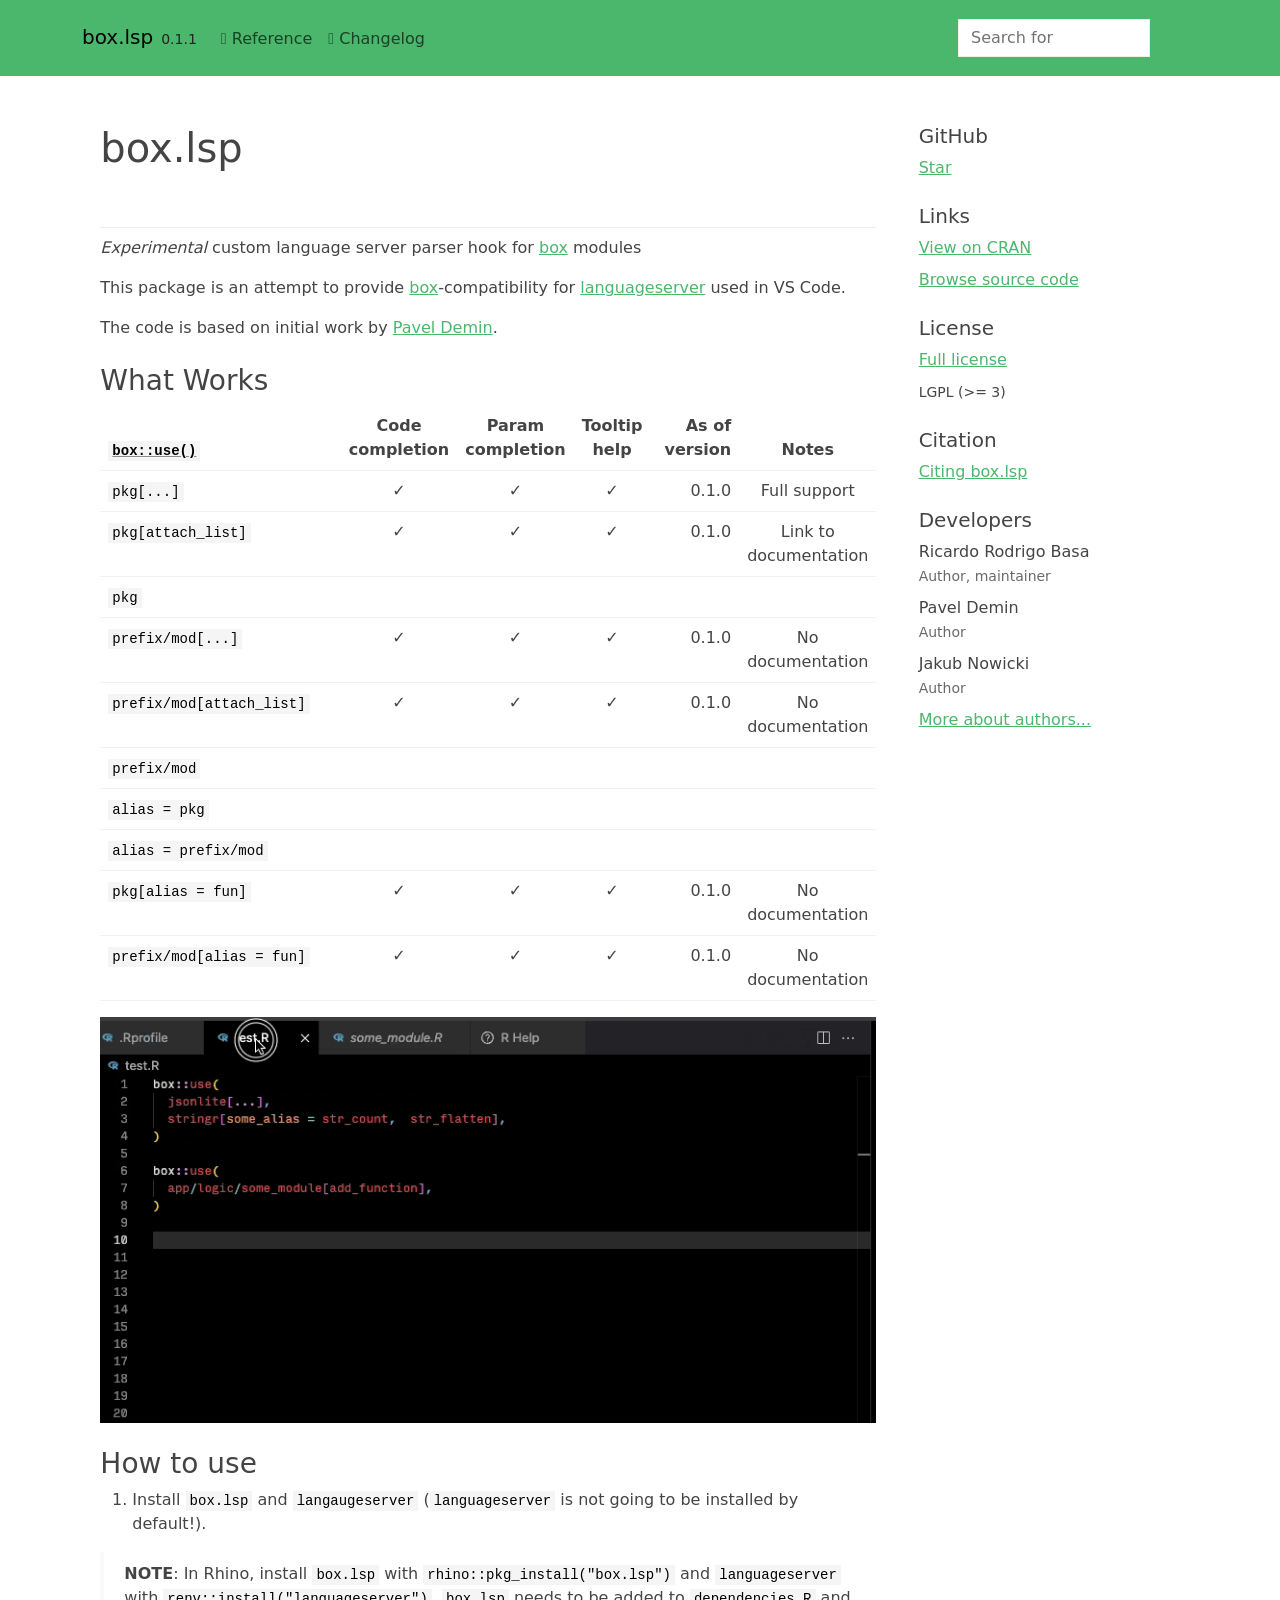
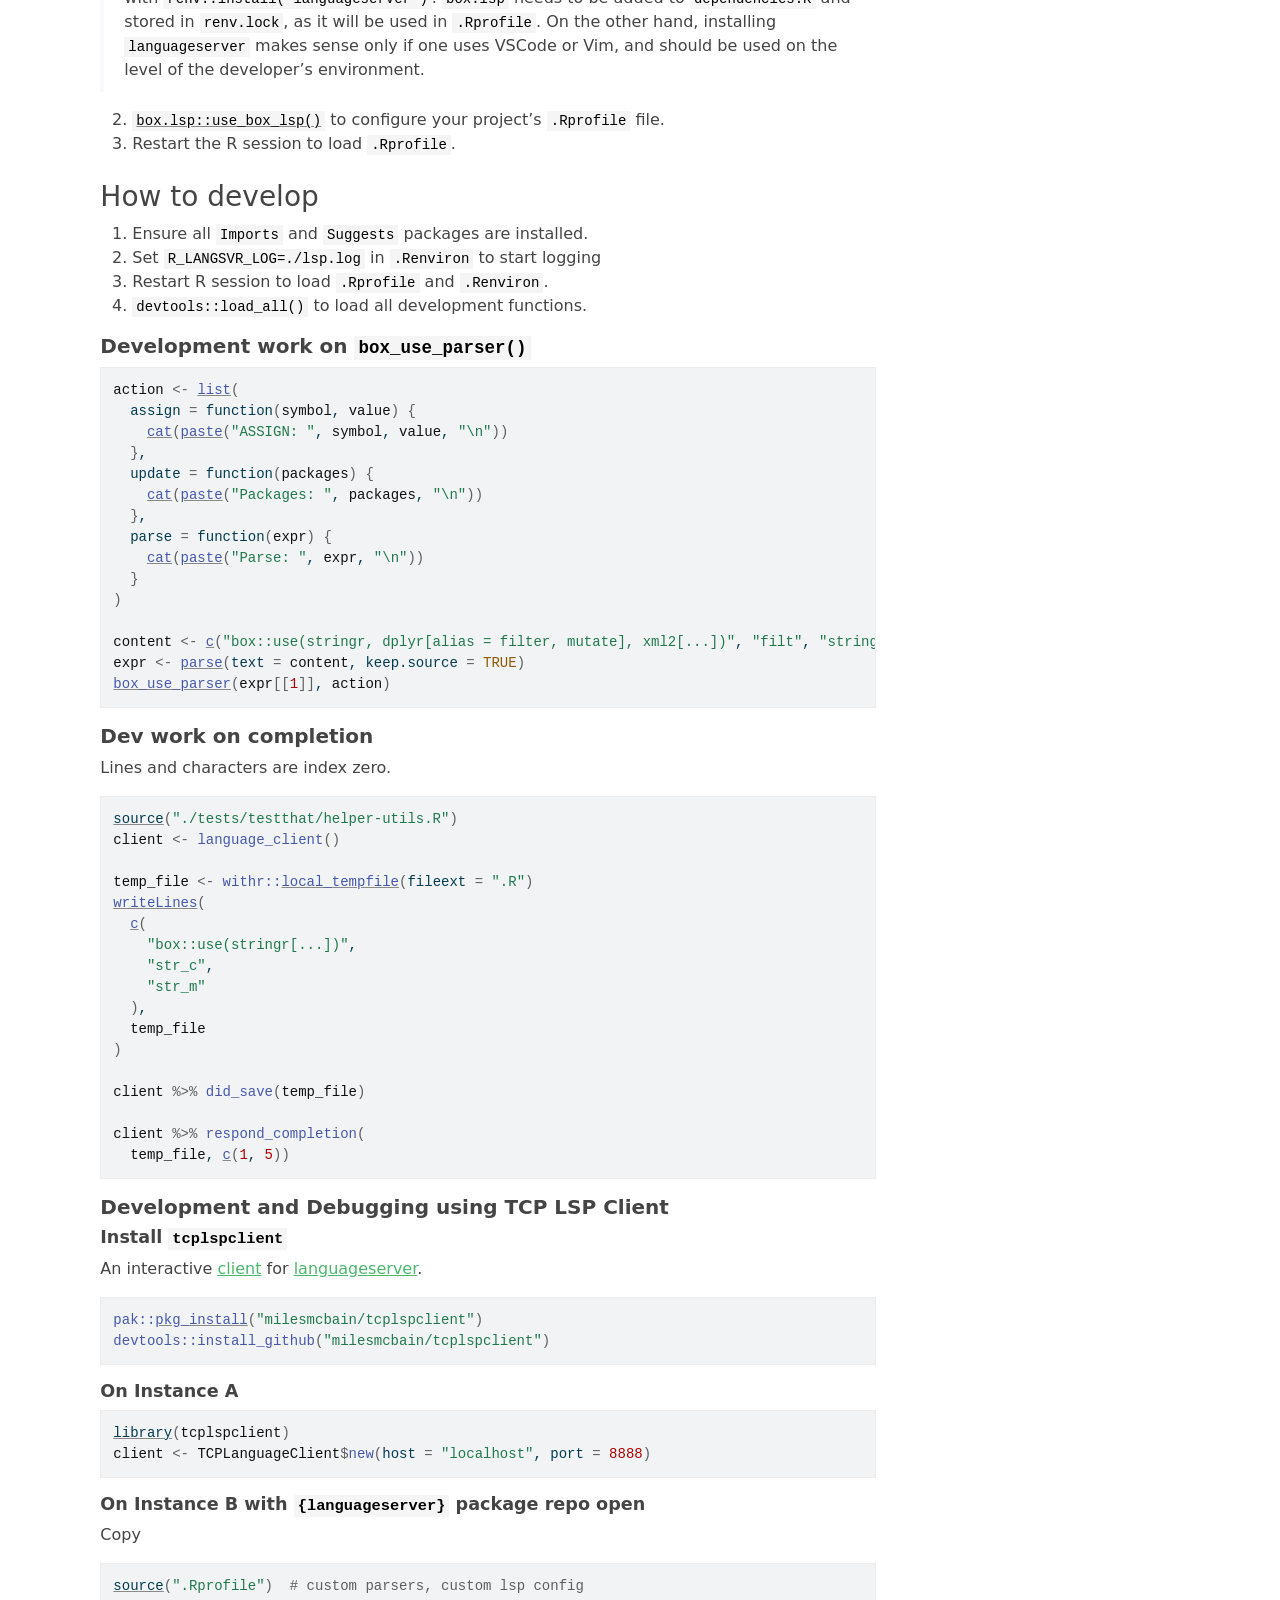
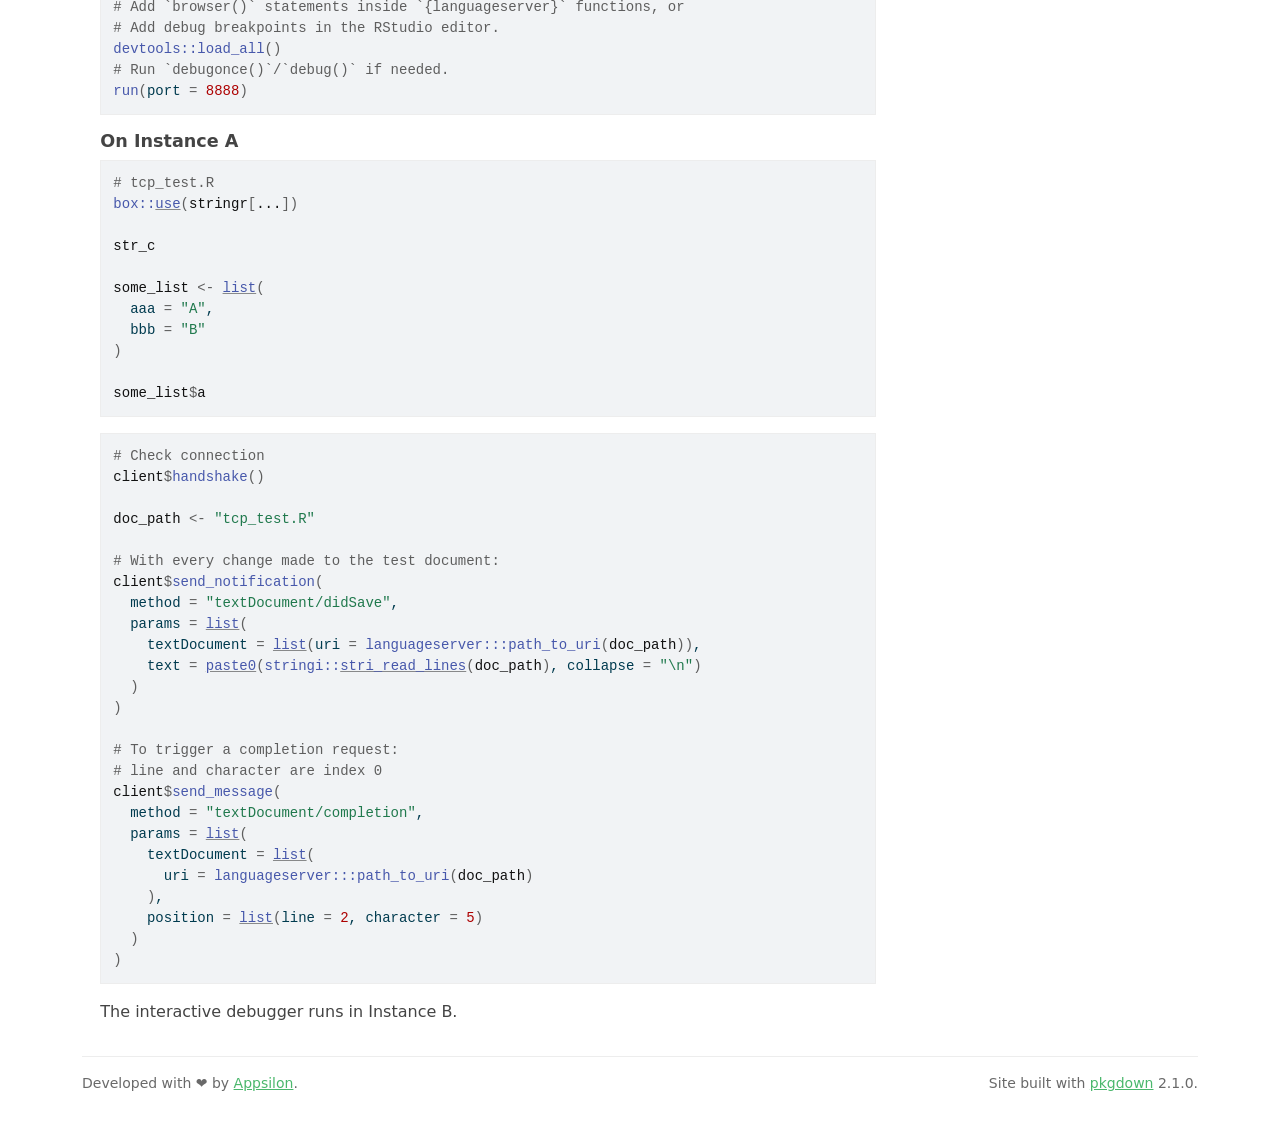
==== index.html @ 1856821f "Built site for box.lsp@0.1.1: b8dcbb8" ====
<!DOCTYPE html>
<!-- Generated by pkgdown: do not edit by hand --><html lang="en">
<head>
<meta http-equiv="Content-Type" content="text/html; charset=UTF-8">
<meta charset="utf-8">
<meta http-equiv="X-UA-Compatible" content="IE=edge">
<meta name="viewport" content="width=device-width, initial-scale=1, shrink-to-fit=no">
<title>Provides box Compatibility for languageserver • box.lsp</title>
<script src="deps/jquery-3.6.0/jquery-3.6.0.min.js"></script><meta name="viewport" content="width=device-width, initial-scale=1, shrink-to-fit=no">
<link href="deps/bootstrap-5.3.1/bootstrap.min.css" rel="stylesheet">
<script src="deps/bootstrap-5.3.1/bootstrap.bundle.min.js"></script><link href="deps/font-awesome-6.4.2/css/all.min.css" rel="stylesheet">
<link href="deps/font-awesome-6.4.2/css/v4-shims.min.css" rel="stylesheet">
<script src="deps/headroom-0.11.0/headroom.min.js"></script><script src="deps/headroom-0.11.0/jQuery.headroom.min.js"></script><script src="deps/bootstrap-toc-1.0.1/bootstrap-toc.min.js"></script><script src="deps/clipboard.js-2.0.11/clipboard.min.js"></script><script src="deps/search-1.0.0/autocomplete.jquery.min.js"></script><script src="deps/search-1.0.0/fuse.min.js"></script><script src="deps/search-1.0.0/mark.min.js"></script><!-- pkgdown --><script src="pkgdown.js"></script><link href="extra.css" rel="stylesheet">
<meta property="og:title" content="Provides box Compatibility for languageserver">
<meta name="description" content="A box compatible custom language parser for the languageserver package to provide completion and signature hints in code editors.">
<meta property="og:description" content="A box compatible custom language parser for the languageserver package to provide completion and signature hints in code editors.">
<!-- Google tag (gtag.js) --><script async src="https://www.googletagmanager.com/gtag/js?id=G-5NSVSJKPW2"></script><script>
  window.dataLayer = window.dataLayer || [];
  function gtag(){dataLayer.push(arguments);}
  gtag('js', new Date());
  gtag('config', 'G-5NSVSJKPW2');
</script><!-- Google tag (gtag.js) --><script async src="https://www.googletagmanager.com/gtag/js?id=G-FQQZL5V93G"></script><script>
  window.dataLayer = window.dataLayer || [];
  function gtag(){dataLayer.push(arguments);}
  gtag('js', new Date());
  gtag('config', 'G-FQQZL5V93G');
</script><script async defer src="https://buttons.github.io/buttons.js"></script>
</head>
<body>
    <a href="#main" class="visually-hidden-focusable">Skip to contents</a>


    <nav class="navbar navbar-expand-lg fixed-top bg-primary" data-bs-theme="light" aria-label="Site navigation"><div class="container">

    <a class="navbar-brand me-2" href="index.html">box.lsp</a>

    <small class="nav-text text-muted me-auto" data-bs-toggle="tooltip" data-bs-placement="bottom" title="">0.1.1</small>

    <a href="https://rhinoverse.dev" class="external-link home"><i class="fa fa-lg fa-chevron-left"></i></a>

    <button class="navbar-toggler" type="button" data-bs-toggle="collapse" data-bs-target="#navbar" aria-controls="navbar" aria-expanded="false" aria-label="Toggle navigation">
      <span class="navbar-toggler-icon"></span>
    </button>

    <div id="navbar" class="collapse navbar-collapse ms-3">
      <ul class="navbar-nav me-auto">
<li class="nav-item"><a class="nav-link" href="reference/index.html"><span class="fa fa-file-code-o"></span> Reference</a></li>
<li class="nav-item"><a class="nav-link" href="news/index.html"><span class="fa fa-newspaper-o"></span> Changelog</a></li>
      </ul>
<ul class="navbar-nav">
<li class="nav-item"><form class="form-inline" role="search">
 <input class="form-control" type="search" name="search-input" id="search-input" autocomplete="off" aria-label="Search site" placeholder="Search for" data-search-index="search.json">
</form></li>
<li class="nav-item"><a class="external-link nav-link" href="https://github.com/Appsilon/box.lsp"><span class="fa fa-github fa-lg"></span></a></li>
<li class="nav-item"><a class="external-link nav-link" href="https://twitter.com/Appsilon"><span class="fa fa-twitter fa-lg"></span></a></li>
<li class="nav-item"><a class="external-link nav-link" href="https://fosstodon.org/@appsilon"><span class="fa fab fa-mastodon fa-lg"></span></a></li>
      </ul>
</div>


  </div>
</nav><div class="container template-home">
<div class="row">
  <main id="main" class="col-md-9"><div class="section level1">
<div class="page-header"><h1 id="boxlsp">box.lsp<a class="anchor" aria-label="anchor" href="#boxlsp"></a>
</h1></div>
<p><em>Experimental</em> custom language server parser hook for <a href="https://klmr.me/box/" class="external-link">box</a> modules</p>
<p>This package is an attempt to provide <a href="https://klmr.me/box/" class="external-link">box</a>-compatibility for <a href="https://github.com/REditorSupport/languageserver/" class="external-link">languageserver</a> used in VS Code.</p>
<p>The code is based on initial work by <a href="https://github.com/Gotfrid" class="external-link">Pavel Demin</a>.</p>
<div class="section level2">
<h2 id="what-works">What Works<a class="anchor" aria-label="anchor" href="#what-works"></a>
</h2>
<table class="table">
<colgroup>
<col width="56%">
<col width="6%">
<col width="6%">
<col width="6%">
<col width="18%">
<col width="6%">
</colgroup>
<thead><tr class="header">
<th><code><a href="http://klmr.me/box/reference/use.html" class="external-link">box::use()</a></code></th>
<th align="center">Code completion</th>
<th align="center">Param completion</th>
<th align="center">Tooltip help</th>
<th align="right">As of version</th>
<th align="center">Notes</th>
</tr></thead>
<tbody>
<tr class="odd">
<td><code>pkg[...]</code></td>
<td align="center">✓</td>
<td align="center">✓</td>
<td align="center">✓</td>
<td align="right">0.1.0</td>
<td align="center">Full support</td>
</tr>
<tr class="even">
<td><code>pkg[attach_list]</code></td>
<td align="center">✓</td>
<td align="center">✓</td>
<td align="center">✓</td>
<td align="right">0.1.0</td>
<td align="center">Link to documentation</td>
</tr>
<tr class="odd">
<td><code>pkg</code></td>
<td align="center"></td>
<td align="center"></td>
<td align="center"></td>
<td align="right"></td>
<td align="center"></td>
</tr>
<tr class="even">
<td><code>prefix/mod[...]</code></td>
<td align="center">✓</td>
<td align="center">✓</td>
<td align="center">✓</td>
<td align="right">0.1.0</td>
<td align="center">No documentation</td>
</tr>
<tr class="odd">
<td><code>prefix/mod[attach_list]</code></td>
<td align="center">✓</td>
<td align="center">✓</td>
<td align="center">✓</td>
<td align="right">0.1.0</td>
<td align="center">No documentation</td>
</tr>
<tr class="even">
<td><code>prefix/mod</code></td>
<td align="center"></td>
<td align="center"></td>
<td align="center"></td>
<td align="right"></td>
<td align="center"></td>
</tr>
<tr class="odd">
<td><code>alias = pkg</code></td>
<td align="center"></td>
<td align="center"></td>
<td align="center"></td>
<td align="right"></td>
<td align="center"></td>
</tr>
<tr class="even">
<td><code>alias = prefix/mod</code></td>
<td align="center"></td>
<td align="center"></td>
<td align="center"></td>
<td align="right"></td>
<td align="center"></td>
</tr>
<tr class="odd">
<td><code>pkg[alias = fun]</code></td>
<td align="center">✓</td>
<td align="center">✓</td>
<td align="center">✓</td>
<td align="right">0.1.0</td>
<td align="center">No documentation</td>
</tr>
<tr class="even">
<td><code>prefix/mod[alias = fun]</code></td>
<td align="center">✓</td>
<td align="center">✓</td>
<td align="center">✓</td>
<td align="right">0.1.0</td>
<td align="center">No documentation</td>
</tr>
</tbody>
</table>
<p><img src="./reference/figures/box.lsp_in_action.gif"></p>
</div>
<div class="section level2">
<h2 id="how-to-use">How to use<a class="anchor" aria-label="anchor" href="#how-to-use"></a>
</h2>
<ol style="list-style-type: decimal">
<li>Install <code>box.lsp</code> and <code>langaugeserver</code> (<code>languageserver</code> is not going to be installed by default!).</li>
</ol>
<blockquote>
<p><strong>NOTE</strong>: In Rhino, install <code>box.lsp</code> with <code>rhino::pkg_install("box.lsp")</code> and <code>languageserver</code> with <code>renv::install("languageserver")</code>. <code>box.lsp</code> needs to be added to <code>dependencies.R</code> and stored in <code>renv.lock</code>, as it will be used in <code>.Rprofile</code>. On the other hand, installing <code>languageserver</code> makes sense only if one uses VSCode or Vim, and should be used on the level of the developer’s environment.</p>
</blockquote>
<ol start="2" style="list-style-type: decimal">
<li>
<code><a href="reference/use_box_lsp.html">box.lsp::use_box_lsp()</a></code> to configure your project’s <code>.Rprofile</code> file.</li>
<li>Restart the R session to load <code>.Rprofile</code>.</li>
</ol>
</div>
<div class="section level2">
<h2 id="how-to-develop">How to develop<a class="anchor" aria-label="anchor" href="#how-to-develop"></a>
</h2>
<ol style="list-style-type: decimal">
<li>Ensure all <code>Imports</code> and <code>Suggests</code> packages are installed.</li>
<li>Set <code>R_LANGSVR_LOG=./lsp.log</code> in <code>.Renviron</code> to start logging</li>
<li>Restart R session to load <code>.Rprofile</code> and <code>.Renviron</code>.</li>
<li>
<code>devtools::load_all()</code> to load all development functions.</li>
</ol>
<div class="section level3">
<h3 id="development-work-on-box_use_parser">Development work on <code>box_use_parser()</code>
<a class="anchor" aria-label="anchor" href="#development-work-on-box_use_parser"></a>
</h3>
<div class="sourceCode" id="cb1"><pre class="downlit sourceCode r">
<code class="sourceCode R"><span><span class="va">action</span> <span class="op">&lt;-</span> <span class="fu"><a href="https://rdrr.io/r/base/list.html" class="external-link">list</a></span><span class="op">(</span></span>
<span>  assign <span class="op">=</span> <span class="kw">function</span><span class="op">(</span><span class="va">symbol</span>, <span class="va">value</span><span class="op">)</span> <span class="op">{</span></span>
<span>    <span class="fu"><a href="https://rdrr.io/r/base/cat.html" class="external-link">cat</a></span><span class="op">(</span><span class="fu"><a href="https://rdrr.io/r/base/paste.html" class="external-link">paste</a></span><span class="op">(</span><span class="st">"ASSIGN: "</span>, <span class="va">symbol</span>, <span class="va">value</span>, <span class="st">"\n"</span><span class="op">)</span><span class="op">)</span></span>
<span>  <span class="op">}</span>,</span>
<span>  update <span class="op">=</span> <span class="kw">function</span><span class="op">(</span><span class="va">packages</span><span class="op">)</span> <span class="op">{</span></span>
<span>    <span class="fu"><a href="https://rdrr.io/r/base/cat.html" class="external-link">cat</a></span><span class="op">(</span><span class="fu"><a href="https://rdrr.io/r/base/paste.html" class="external-link">paste</a></span><span class="op">(</span><span class="st">"Packages: "</span>, <span class="va">packages</span>, <span class="st">"\n"</span><span class="op">)</span><span class="op">)</span></span>
<span>  <span class="op">}</span>,</span>
<span>  parse <span class="op">=</span> <span class="kw">function</span><span class="op">(</span><span class="va">expr</span><span class="op">)</span> <span class="op">{</span></span>
<span>    <span class="fu"><a href="https://rdrr.io/r/base/cat.html" class="external-link">cat</a></span><span class="op">(</span><span class="fu"><a href="https://rdrr.io/r/base/paste.html" class="external-link">paste</a></span><span class="op">(</span><span class="st">"Parse: "</span>, <span class="va">expr</span>, <span class="st">"\n"</span><span class="op">)</span><span class="op">)</span></span>
<span>  <span class="op">}</span></span>
<span><span class="op">)</span></span>
<span></span>
<span><span class="va">content</span> <span class="op">&lt;-</span> <span class="fu"><a href="https://rdrr.io/r/base/c.html" class="external-link">c</a></span><span class="op">(</span><span class="st">"box::use(stringr, dplyr[alias = filter, mutate], xml2[...])"</span>, <span class="st">"filt"</span>, <span class="st">"stringr$str_c"</span><span class="op">)</span></span>
<span><span class="va">expr</span> <span class="op">&lt;-</span> <span class="fu"><a href="https://rdrr.io/r/base/parse.html" class="external-link">parse</a></span><span class="op">(</span>text <span class="op">=</span> <span class="va">content</span>, keep.source <span class="op">=</span> <span class="cn">TRUE</span><span class="op">)</span></span>
<span><span class="fu"><a href="reference/box_use_parser.html">box_use_parser</a></span><span class="op">(</span><span class="va">expr</span><span class="op">[[</span><span class="fl">1</span><span class="op">]</span><span class="op">]</span>, <span class="va">action</span><span class="op">)</span></span></code></pre></div>
</div>
<div class="section level3">
<h3 id="dev-work-on-completion">Dev work on completion<a class="anchor" aria-label="anchor" href="#dev-work-on-completion"></a>
</h3>
<p>Lines and characters are index zero.</p>
<div class="sourceCode" id="cb2"><pre class="downlit sourceCode r">
<code class="sourceCode R"><span><span class="kw"><a href="https://rdrr.io/r/base/source.html" class="external-link">source</a></span><span class="op">(</span><span class="st">"./tests/testthat/helper-utils.R"</span><span class="op">)</span></span>
<span><span class="va">client</span> <span class="op">&lt;-</span> <span class="fu">language_client</span><span class="op">(</span><span class="op">)</span></span>
<span></span>
<span><span class="va">temp_file</span> <span class="op">&lt;-</span> <span class="fu">withr</span><span class="fu">::</span><span class="fu"><a href="https://withr.r-lib.org/reference/with_tempfile.html" class="external-link">local_tempfile</a></span><span class="op">(</span>fileext <span class="op">=</span> <span class="st">".R"</span><span class="op">)</span></span>
<span><span class="fu"><a href="https://rdrr.io/r/base/writeLines.html" class="external-link">writeLines</a></span><span class="op">(</span></span>
<span>  <span class="fu"><a href="https://rdrr.io/r/base/c.html" class="external-link">c</a></span><span class="op">(</span></span>
<span>    <span class="st">"box::use(stringr[...])"</span>,</span>
<span>    <span class="st">"str_c"</span>,</span>
<span>    <span class="st">"str_m"</span></span>
<span>  <span class="op">)</span>,</span>
<span>  <span class="va">temp_file</span></span>
<span><span class="op">)</span></span>
<span></span>
<span><span class="va">client</span> <span class="op">%&gt;%</span> <span class="fu">did_save</span><span class="op">(</span><span class="va">temp_file</span><span class="op">)</span></span>
<span></span>
<span><span class="va">client</span> <span class="op">%&gt;%</span> <span class="fu">respond_completion</span><span class="op">(</span></span>
<span>  <span class="va">temp_file</span>, <span class="fu"><a href="https://rdrr.io/r/base/c.html" class="external-link">c</a></span><span class="op">(</span><span class="fl">1</span>, <span class="fl">5</span><span class="op">)</span><span class="op">)</span></span></code></pre></div>
</div>
<div class="section level3">
<h3 id="development-and-debugging-using-tcp-lsp-client">Development and Debugging using TCP LSP Client<a class="anchor" aria-label="anchor" href="#development-and-debugging-using-tcp-lsp-client"></a>
</h3>
<div class="section level4">
<h4 id="install-tcplspclient">Install <code>tcplspclient</code>
<a class="anchor" aria-label="anchor" href="#install-tcplspclient"></a>
</h4>
<p>An interactive <a href="https://github.com/MilesMcBain/tcplspclient" class="external-link">client</a> for <a href="https://github.com/REditorSupport/languageserver/" class="external-link">languageserver</a>.</p>
<div class="sourceCode" id="cb3"><pre class="downlit sourceCode r">
<code class="sourceCode R"><span><span class="fu">pak</span><span class="fu">::</span><span class="fu"><a href="https://pak.r-lib.org/reference/pkg_install.html" class="external-link">pkg_install</a></span><span class="op">(</span><span class="st">"milesmcbain/tcplspclient"</span><span class="op">)</span></span>
<span><span class="fu">devtools</span><span class="fu">::</span><span class="fu">install_github</span><span class="op">(</span><span class="st">"milesmcbain/tcplspclient"</span><span class="op">)</span></span></code></pre></div>
</div>
<div class="section level4">
<h4 id="on-instance-a">On Instance A<a class="anchor" aria-label="anchor" href="#on-instance-a"></a>
</h4>
<div class="sourceCode" id="cb4"><pre class="downlit sourceCode r">
<code class="sourceCode R"><span><span class="kw"><a href="https://rdrr.io/r/base/library.html" class="external-link">library</a></span><span class="op">(</span><span class="va">tcplspclient</span><span class="op">)</span></span>
<span><span class="va">client</span> <span class="op">&lt;-</span> <span class="va">TCPLanguageClient</span><span class="op">$</span><span class="fu">new</span><span class="op">(</span>host <span class="op">=</span> <span class="st">"localhost"</span>, port <span class="op">=</span> <span class="fl">8888</span><span class="op">)</span></span></code></pre></div>
</div>
<div class="section level4">
<h4 id="on-instance-b-with-languageserver-package-repo-open">On Instance B with <code>{languageserver}</code> package repo open<a class="anchor" aria-label="anchor" href="#on-instance-b-with-languageserver-package-repo-open"></a>
</h4>
<p>Copy</p>
<div class="sourceCode" id="cb5"><pre class="downlit sourceCode r">
<code class="sourceCode R"><span><span class="kw"><a href="https://rdrr.io/r/base/source.html" class="external-link">source</a></span><span class="op">(</span><span class="st">".Rprofile"</span><span class="op">)</span>  <span class="co"># custom parsers, custom lsp config</span></span>
<span><span class="co"># Add `browser()` statements inside `{languageserver}` functions, or</span></span>
<span><span class="co"># Add debug breakpoints in the RStudio editor.</span></span>
<span><span class="fu">devtools</span><span class="fu">::</span><span class="fu">load_all</span><span class="op">(</span><span class="op">)</span></span>
<span><span class="co"># Run `debugonce()`/`debug()` if needed.</span></span>
<span><span class="fu">run</span><span class="op">(</span>port <span class="op">=</span> <span class="fl">8888</span><span class="op">)</span></span></code></pre></div>
</div>
<div class="section level4">
<h4 id="on-instance-a-1">On Instance A<a class="anchor" aria-label="anchor" href="#on-instance-a-1"></a>
</h4>
<div class="sourceCode" id="cb6"><pre class="downlit sourceCode r">
<code class="sourceCode R"><span><span class="co"># tcp_test.R</span></span>
<span><span class="fu">box</span><span class="fu">::</span><span class="fu"><a href="http://klmr.me/box/reference/use.html" class="external-link">use</a></span><span class="op">(</span><span class="va">stringr</span><span class="op">[</span><span class="va">...</span><span class="op">]</span><span class="op">)</span></span>
<span></span>
<span><span class="va">str_c</span></span>
<span></span>
<span><span class="va">some_list</span> <span class="op">&lt;-</span> <span class="fu"><a href="https://rdrr.io/r/base/list.html" class="external-link">list</a></span><span class="op">(</span></span>
<span>  aaa <span class="op">=</span> <span class="st">"A"</span>,</span>
<span>  bbb <span class="op">=</span> <span class="st">"B"</span></span>
<span><span class="op">)</span></span>
<span></span>
<span><span class="va">some_list</span><span class="op">$</span><span class="va">a</span></span></code></pre></div>
<div class="sourceCode" id="cb7"><pre class="downlit sourceCode r">
<code class="sourceCode R"><span><span class="co"># Check connection</span></span>
<span><span class="va">client</span><span class="op">$</span><span class="fu">handshake</span><span class="op">(</span><span class="op">)</span></span>
<span></span>
<span><span class="va">doc_path</span> <span class="op">&lt;-</span> <span class="st">"tcp_test.R"</span></span>
<span></span>
<span><span class="co"># With every change made to the test document:</span></span>
<span><span class="va">client</span><span class="op">$</span><span class="fu">send_notification</span><span class="op">(</span></span>
<span>  method <span class="op">=</span> <span class="st">"textDocument/didSave"</span>,</span>
<span>  params <span class="op">=</span> <span class="fu"><a href="https://rdrr.io/r/base/list.html" class="external-link">list</a></span><span class="op">(</span></span>
<span>    textDocument <span class="op">=</span> <span class="fu"><a href="https://rdrr.io/r/base/list.html" class="external-link">list</a></span><span class="op">(</span>uri <span class="op">=</span> <span class="fu">languageserver</span><span class="fu">:::</span><span class="fu">path_to_uri</span><span class="op">(</span><span class="va">doc_path</span><span class="op">)</span><span class="op">)</span>,</span>
<span>    text <span class="op">=</span> <span class="fu"><a href="https://rdrr.io/r/base/paste.html" class="external-link">paste0</a></span><span class="op">(</span><span class="fu">stringi</span><span class="fu">::</span><span class="fu"><a href="https://rdrr.io/pkg/stringi/man/stri_read_lines.html" class="external-link">stri_read_lines</a></span><span class="op">(</span><span class="va">doc_path</span><span class="op">)</span>, collapse <span class="op">=</span> <span class="st">"\n"</span><span class="op">)</span></span>
<span>  <span class="op">)</span></span>
<span><span class="op">)</span></span>
<span></span>
<span><span class="co"># To trigger a completion request:</span></span>
<span><span class="co"># line and character are index 0</span></span>
<span><span class="va">client</span><span class="op">$</span><span class="fu">send_message</span><span class="op">(</span></span>
<span>  method <span class="op">=</span> <span class="st">"textDocument/completion"</span>,</span>
<span>  params <span class="op">=</span> <span class="fu"><a href="https://rdrr.io/r/base/list.html" class="external-link">list</a></span><span class="op">(</span></span>
<span>    textDocument <span class="op">=</span> <span class="fu"><a href="https://rdrr.io/r/base/list.html" class="external-link">list</a></span><span class="op">(</span></span>
<span>      uri <span class="op">=</span> <span class="fu">languageserver</span><span class="fu">:::</span><span class="fu">path_to_uri</span><span class="op">(</span><span class="va">doc_path</span><span class="op">)</span></span>
<span>    <span class="op">)</span>,</span>
<span>    position <span class="op">=</span> <span class="fu"><a href="https://rdrr.io/r/base/list.html" class="external-link">list</a></span><span class="op">(</span>line <span class="op">=</span> <span class="fl">2</span>, character <span class="op">=</span> <span class="fl">5</span><span class="op">)</span></span>
<span>  <span class="op">)</span></span>
<span><span class="op">)</span></span></code></pre></div>
<p>The interactive debugger runs in Instance B.</p>
</div>
</div>
</div>
</div>
  </main><aside class="col-md-3"><div class="github">
<h2 data-toc-skip>GitHub</h2>
<ul class="list-unstyled">
<li><p><a class="external-link github-button" href="https://github.com/appsilon/box.lsp" data-size="large" data-show-count="true" aria-label="Star appsilon/box.lsp on GitHub">Star</a></p></li>
</ul>
</div>

<div class="links">
<h2 data-toc-skip>Links</h2>
<ul class="list-unstyled">
<li><a href="https://cloud.r-project.org/package=box.lsp" class="external-link">View on CRAN</a></li>
<li><a href="https://github.com/Appsilon/box.lsp/" class="external-link">Browse source code</a></li>
</ul>
</div>

<div class="license">
<h2 data-toc-skip>License</h2>
<ul class="list-unstyled">
<li><a href="LICENSE.html">Full license</a></li>
<li><small>LGPL (&gt;= 3)</small></li>
</ul>
</div>


<div class="citation">
<h2 data-toc-skip>Citation</h2>
<ul class="list-unstyled">
<li><a href="authors.html#citation">Citing box.lsp</a></li>
</ul>
</div>

<div class="developers">
<h2 data-toc-skip>Developers</h2>
<ul class="list-unstyled">
<li>Ricardo Rodrigo Basa <br><small class="roles"> Author, maintainer </small>  </li>
<li>Pavel Demin <br><small class="roles"> Author </small>  </li>
<li>Jakub Nowicki <br><small class="roles"> Author </small>  </li>
<li><a href="authors.html">More about authors...</a></li>
</ul>
</div>



  </aside>
</div>


    <footer><div class="pkgdown-footer-left">
  <p>Developed with <span class="emoji" data-emoji="heart">❤️</span> by <a href="https://www.appsilon.com" class="external-link">Appsilon</a>.</p>
</div>

<div class="pkgdown-footer-right">
  <p>Site built with <a href="https://pkgdown.r-lib.org/" class="external-link">pkgdown</a> 2.1.0.</p>
</div>

    </footer>
</div>





  </body>
</html>
---- deps/font-awesome-6.4.2/css/v4-shims.min.css ----
/*!
 * Font Awesome Free 6.4.2 by @fontawesome - https://fontawesome.com
 * License - https://fontawesome.com/license/free (Icons: CC BY 4.0, Fonts: SIL OFL 1.1, Code: MIT License)
 * Copyright 2023 Fonticons, Inc.
 */
.fa.fa-glass:before{content:"\f000"}.fa.fa-envelope-o{font-family:"Font Awesome 6 Free";font-weight:400}.fa.fa-envelope-o:before{content:"\f0e0"}.fa.fa-star-o{font-family:"Font Awesome 6 Free";font-weight:400}.fa.fa-star-o:before{content:"\f005"}.fa.fa-close:before,.fa.fa-remove:before{content:"\f00d"}.fa.fa-gear:before{content:"\f013"}.fa.fa-trash-o{font-family:"Font Awesome 6 Free";font-weight:400}.fa.fa-trash-o:before{content:"\f2ed"}.fa.fa-home:before{content:"\f015"}.fa.fa-file-o{font-family:"Font Awesome 6 Free";font-weight:400}.fa.fa-file-o:before{content:"\f15b"}.fa.fa-clock-o{font-family:"Font Awesome 6 Free";font-weight:400}.fa.fa-clock-o:before{content:"\f017"}.fa.fa-arrow-circle-o-down{font-family:"Font Awesome 6 Free";font-weight:400}.fa.fa-arrow-circle-o-down:before{content:"\f358"}.fa.fa-arrow-circle-o-up{font-family:"Font Awesome 6 Free";font-weight:400}.fa.fa-arrow-circle-o-up:before{content:"\f35b"}.fa.fa-play-circle-o{font-family:"Font Awesome 6 Free";font-weight:400}.fa.fa-play-circle-o:before{content:"\f144"}.fa.fa-repeat:before,.fa.fa-rotate-right:before{content:"\f01e"}.fa.fa-refresh:before{content:"\f021"}.fa.fa-list-alt{font-family:"Font Awesome 6 Free";font-weight:400}.fa.fa-list-alt:before{content:"\f022"}.fa.fa-dedent:before{content:"\f03b"}.fa.fa-video-camera:before{content:"\f03d"}.fa.fa-picture-o{font-family:"Font Awesome 6 Free";font-weight:400}.fa.fa-picture-o:before{content:"\f03e"}.fa.fa-photo{font-family:"Font Awesome 6 Free";font-weight:400}.fa.fa-photo:before{content:"\f03e"}.fa.fa-image{font-family:"Font Awesome 6 Free";font-weight:400}.fa.fa-image:before{content:"\f03e"}.fa.fa-map-marker:before{content:"\f3c5"}.fa.fa-pencil-square-o{font-family:"Font Awesome 6 Free";font-weight:400}.fa.fa-pencil-square-o:before{content:"\f044"}.fa.fa-edit{font-family:"Font Awesome 6 Free";font-weight:400}.fa.fa-edit:before{content:"\f044"}.fa.fa-share-square-o:before{content:"\f14d"}.fa.fa-check-square-o{font-family:"Font Awesome 6 Free";font-weight:400}.fa.fa-check-square-o:before{content:"\f14a"}.fa.fa-arrows:before{content:"\f0b2"}.fa.fa-times-circle-o{font-family:"Font Awesome 6 Free";font-weight:400}.fa.fa-times-circle-o:before{content:"\f057"}.fa.fa-check-circle-o{font-family:"Font Awesome 6 Free";font-weight:400}.fa.fa-check-circle-o:before{content:"\f058"}.fa.fa-mail-forward:before{content:"\f064"}.fa.fa-expand:before{content:"\f424"}.fa.fa-compress:before{content:"\f422"}.fa.fa-eye,.fa.fa-eye-slash{font-family:"Font Awesome 6 Free";font-weight:400}.fa.fa-warning:before{content:"\f071"}.fa.fa-calendar:before{content:"\f073"}.fa.fa-arrows-v:before{content:"\f338"}.fa.fa-arrows-h:before{content:"\f337"}.fa.fa-bar-chart-o:before,.fa.fa-bar-chart:before{content:"\e0e3"}.fa.fa-twitter-square{font-family:"Font Awesome 6 Brands";font-weight:400}.fa.fa-twitter-square:before{content:"\f081"}.fa.fa-facebook-square{font-family:"Font Awesome 6 Brands";font-weight:400}.fa.fa-facebook-square:before{content:"\f082"}.fa.fa-gears:before{content:"\f085"}.fa.fa-thumbs-o-up{font-family:"Font Awesome 6 Free";font-weight:400}.fa.fa-thumbs-o-up:before{content:"\f164"}.fa.fa-thumbs-o-down{font-family:"Font Awesome 6 Free";font-weight:400}.fa.fa-thumbs-o-down:before{content:"\f165"}.fa.fa-heart-o{font-family:"Font Awesome 6 Free";font-weight:400}.fa.fa-heart-o:before{content:"\f004"}.fa.fa-sign-out:before{content:"\f2f5"}.fa.fa-linkedin-square{font-family:"Font Awesome 6 Brands";font-weight:400}.fa.fa-linkedin-square:before{content:"\f08c"}.fa.fa-thumb-tack:before{content:"\f08d"}.fa.fa-external-link:before{content:"\f35d"}.fa.fa-sign-in:before{content:"\f2f6"}.fa.fa-github-square{font-family:"Font Awesome 6 Brands";font-weight:400}.fa.fa-github-square:before{content:"\f092"}.fa.fa-lemon-o{font-family:"Font Awesome 6 Free";font-weight:400}.fa.fa-lemon-o:before{content:"\f094"}.fa.fa-square-o{font-family:"Font Awesome 6 Free";font-weight:400}.fa.fa-square-o:before{content:"\f0c8"}.fa.fa-bookmark-o{font-family:"Font Awesome 6 Free";font-weight:400}.fa.fa-bookmark-o:before{content:"\f02e"}.fa.fa-facebook,.fa.fa-twitter{font-family:"Font Awesome 6 Brands";font-weight:400}.fa.fa-facebook:before{content:"\f39e"}.fa.fa-facebook-f{font-family:"Font Awesome 6 Brands";font-weight:400}.fa.fa-facebook-f:before{content:"\f39e"}.fa.fa-github{font-family:"Font Awesome 6 Brands";font-weight:400}.fa.fa-credit-card{font-family:"Font Awesome 6 Free";font-weight:400}.fa.fa-feed:before{content:"\f09e"}.fa.fa-hdd-o{font-family:"Font Awesome 6 Free";font-weight:400}.fa.fa-hdd-o:before{content:"\f0a0"}.fa.fa-hand-o-right{font-family:"Font Awesome 6 Free";font-weight:400}.fa.fa-hand-o-right:before{content:"\f0a4"}.fa.fa-hand-o-left{font-family:"Font Awesome 6 Free";font-weight:400}.fa.fa-hand-o-left:before{content:"\f0a5"}.fa.fa-hand-o-up{font-family:"Font Awesome 6 Free";font-weight:400}.fa.fa-hand-o-up:before{content:"\f0a6"}.fa.fa-hand-o-down{font-family:"Font Awesome 6 Free";font-weight:400}.fa.fa-hand-o-down:before{content:"\f0a7"}.fa.fa-globe:before{content:"\f57d"}.fa.fa-tasks:before{content:"\f828"}.fa.fa-arrows-alt:before{content:"\f31e"}.fa.fa-group:before{content:"\f0c0"}.fa.fa-chain:before{content:"\f0c1"}.fa.fa-cut:before{content:"\f0c4"}.fa.fa-files-o{font-family:"Font Awesome 6 Free";font-weight:400}.fa.fa-files-o:before{content:"\f0c5"}.fa.fa-floppy-o{font-family:"Font Awesome 6 Free";font-weight:400}.fa.fa-floppy-o:before{content:"\f0c7"}.fa.fa-save{font-family:"Font Awesome 6 Free";font-weight:400}.fa.fa-save:before{content:"\f0c7"}.fa.fa-navicon:before,.fa.fa-reorder:before{content:"\f0c9"}.fa.fa-magic:before{content:"\e2ca"}.fa.fa-pinterest,.fa.fa-pinterest-square{font-family:"Font Awesome 6 Brands";font-weight:400}.fa.fa-pinterest-square:before{content:"\f0d3"}.fa.fa-google-plus-square{font-family:"Font Awesome 6 Brands";font-weight:400}.fa.fa-google-plus-square:before{content:"\f0d4"}.fa.fa-google-plus{font-family:"Font Awesome 6 Brands";font-weight:400}.fa.fa-google-plus:before{content:"\f0d5"}.fa.fa-money:before{content:"\f3d1"}.fa.fa-unsorted:before{content:"\f0dc"}.fa.fa-sort-desc:before{content:"\f0dd"}.fa.fa-sort-asc:before{content:"\f0de"}.fa.fa-linkedin{font-family:"Font Awesome 6 Brands";font-weight:400}.fa.fa-linkedin:before{content:"\f0e1"}.fa.fa-rotate-left:before{content:"\f0e2"}.fa.fa-legal:before{content:"\f0e3"}.fa.fa-dashboard:before,.fa.fa-tachometer:before{content:"\f625"}.fa.fa-comment-o{font-family:"Font Awesome 6 Free";font-weight:400}.fa.fa-comment-o:before{content:"\f075"}.fa.fa-comments-o{font-family:"Font Awesome 6 Free";font-weight:400}.fa.fa-comments-o:before{content:"\f086"}.fa.fa-flash:before{content:"\f0e7"}.fa.fa-clipboard:before{content:"\f0ea"}.fa.fa-lightbulb-o{font-family:"Font Awesome 6 Free";font-weight:400}.fa.fa-lightbulb-o:before{content:"\f0eb"}.fa.fa-exchange:before{content:"\f362"}.fa.fa-cloud-download:before{content:"\f0ed"}.fa.fa-cloud-upload:before{content:"\f0ee"}.fa.fa-bell-o{font-family:"Font Awesome 6 Free";font-weight:400}.fa.fa-bell-o:before{content:"\f0f3"}.fa.fa-cutlery:before{content:"\f2e7"}.fa.fa-file-text-o{font-family:"Font Awesome 6 Free";font-weight:400}.fa.fa-file-text-o:before{content:"\f15c"}.fa.fa-building-o{font-family:"Font Awesome 6 Free";font-weight:400}.fa.fa-building-o:before{content:"\f1ad"}.fa.fa-hospital-o{font-family:"Font Awesome 6 Free";font-weight:400}.fa.fa-hospital-o:before{content:"\f0f8"}.fa.fa-tablet:before{content:"\f3fa"}.fa.fa-mobile-phone:before,.fa.fa-mobile:before{content:"\f3cd"}.fa.fa-circle-o{font-family:"Font Awesome 6 Free";font-weight:400}.fa.fa-circle-o:before{content:"\f111"}.fa.fa-mail-reply:before{content:"\f3e5"}.fa.fa-github-alt{font-family:"Font Awesome 6 Brands";font-weight:400}.fa.fa-folder-o{font-family:"Font Awesome 6 Free";font-weight:400}.fa.fa-folder-o:before{content:"\f07b"}.fa.fa-folder-open-o{font-family:"Font Awesome 6 Free";font-weight:400}.fa.fa-folder-open-o:before{content:"\f07c"}.fa.fa-smile-o{font-family:"Font Awesome 6 Free";font-weight:400}.fa.fa-smile-o:before{content:"\f118"}.fa.fa-frown-o{font-family:"Font Awesome 6 Free";font-weight:400}.fa.fa-frown-o:before{content:"\f119"}.fa.fa-meh-o{font-family:"Font Awesome 6 Free";font-weight:400}.fa.fa-meh-o:before{content:"\f11a"}.fa.fa-keyboard-o{font-family:"Font Awesome 6 Free";font-weight:400}.fa.fa-keyboard-o:before{content:"\f11c"}.fa.fa-flag-o{font-family:"Font Awesome 6 Free";font-weight:400}.fa.fa-flag-o:before{content:"\f024"}.fa.fa-mail-reply-all:before{content:"\f122"}.fa.fa-star-half-o{font-family:"Font Awesome 6 Free";font-weight:400}.fa.fa-star-half-o:before{content:"\f5c0"}.fa.fa-star-half-empty{font-family:"Font Awesome 6 Free";font-weight:400}.fa.fa-star-half-empty:before{content:"\f5c0"}.fa.fa-star-half-full{font-family:"Font Awesome 6 Free";font-weight:400}.fa.fa-star-half-full:before{content:"\f5c0"}.fa.fa-code-fork:before{content:"\f126"}.fa.fa-chain-broken:before,.fa.fa-unlink:before{content:"\f127"}.fa.fa-calendar-o{font-family:"Font Awesome 6 Free";font-weight:400}.fa.fa-calendar-o:before{content:"\f133"}.fa.fa-css3,.fa.fa-html5,.fa.fa-maxcdn{font-family:"Font Awesome 6 Brands";font-weight:400}.fa.fa-unlock-alt:before{content:"\f09c"}.fa.fa-minus-square-o{font-family:"Font Awesome 6 Free";font-weight:400}.fa.fa-minus-square-o:before{content:"\f146"}.fa.fa-level-up:before{content:"\f3bf"}.fa.fa-level-down:before{content:"\f3be"}.fa.fa-pencil-square:before{content:"\f14b"}.fa.fa-external-link-square:before{content:"\f360"}.fa.fa-compass{font-family:"Font Awesome 6 Free";font-weight:400}.fa.fa-caret-square-o-down{font-family:"Font Awesome 6 Free";font-weight:400}.fa.fa-caret-square-o-down:before{content:"\f150"}.fa.fa-toggle-down{font-family:"Font Awesome 6 Free";font-weight:400}.fa.fa-toggle-down:before{content:"\f150"}.fa.fa-caret-square-o-up{font-family:"Font Awesome 6 Free";font-weight:400}.fa.fa-caret-square-o-up:before{content:"\f151"}.fa.fa-toggle-up{font-family:"Font Awesome 6 Free";font-weight:400}.fa.fa-toggle-up:before{content:"\f151"}.fa.fa-caret-square-o-right{font-family:"Font Awesome 6 Free";font-weight:400}.fa.fa-caret-square-o-right:before{content:"\f152"}.fa.fa-toggle-right{font-family:"Font Awesome 6 Free";font-weight:400}.fa.fa-toggle-right:before{content:"\f152"}.fa.fa-eur:before,.fa.fa-euro:before{content:"\f153"}.fa.fa-gbp:before{content:"\f154"}.fa.fa-dollar:before,.fa.fa-usd:before{content:"\24"}.fa.fa-inr:before,.fa.fa-rupee:before{content:"\e1bc"}.fa.fa-cny:before,.fa.fa-jpy:before,.fa.fa-rmb:before,.fa.fa-yen:before{content:"\f157"}.fa.fa-rouble:before,.fa.fa-rub:before,.fa.fa-ruble:before{content:"\f158"}.fa.fa-krw:before,.fa.fa-won:before{content:"\f159"}.fa.fa-bitcoin,.fa.fa-btc{font-family:"Font Awesome 6 Brands";font-weight:400}.fa.fa-bitcoin:before{content:"\f15a"}.fa.fa-file-text:before{content:"\f15c"}.fa.fa-sort-alpha-asc:before{content:"\f15d"}.fa.fa-sort-alpha-desc:before{content:"\f881"}.fa.fa-sort-amount-asc:before{content:"\f884"}.fa.fa-sort-amount-desc:before{content:"\f160"}.fa.fa-sort-numeric-asc:before{content:"\f162"}.fa.fa-sort-numeric-desc:before{content:"\f886"}.fa.fa-youtube-square{font-family:"Font Awesome 6 Brands";font-weight:400}.fa.fa-youtube-square:before{content:"\f431"}.fa.fa-xing,.fa.fa-xing-square,.fa.fa-youtube{font-family:"Font Awesome 6 Brands";font-weight:400}.fa.fa-xing-square:before{content:"\f169"}.fa.fa-youtube-play{font-family:"Font Awesome 6 Brands";font-weight:400}.fa.fa-youtube-play:before{content:"\f167"}.fa.fa-adn,.fa.fa-bitbucket,.fa.fa-bitbucket-square,.fa.fa-dropbox,.fa.fa-flickr,.fa.fa-instagram,.fa.fa-stack-overflow{font-family:"Font Awesome 6 Brands";font-weight:400}.fa.fa-bitbucket-square:before{content:"\f171"}.fa.fa-tumblr,.fa.fa-tumblr-square{font-family:"Font Awesome 6 Brands";font-weight:400}.fa.fa-tumblr-square:before{content:"\f174"}.fa.fa-long-arrow-down:before{content:"\f309"}.fa.fa-long-arrow-up:before{content:"\f30c"}.fa.fa-long-arrow-left:before{content:"\f30a"}.fa.fa-long-arrow-right:before{content:"\f30b"}.fa.fa-android,.fa.fa-apple,.fa.fa-dribbble,.fa.fa-foursquare,.fa.fa-gittip,.fa.fa-gratipay,.fa.fa-linux,.fa.fa-skype,.fa.fa-trello,.fa.fa-windows{font-family:"Font Awesome 6 Brands";font-weight:400}.fa.fa-gittip:before{content:"\f184"}.fa.fa-sun-o{font-family:"Font Awesome 6 Free";font-weight:400}.fa.fa-sun-o:before{content:"\f185"}.fa.fa-moon-o{font-family:"Font Awesome 6 Free";font-weight:400}.fa.fa-moon-o:before{content:"\f186"}.fa.fa-pagelines,.fa.fa-renren,.fa.fa-stack-exchange,.fa.fa-vk,.fa.fa-weibo{font-family:"Font Awesome 6 Brands";font-weight:400}.fa.fa-arrow-circle-o-right{font-family:"Font Awesome 6 Free";font-weight:400}.fa.fa-arrow-circle-o-right:before{content:"\f35a"}.fa.fa-arrow-circle-o-left{font-family:"Font Awesome 6 Free";font-weight:400}.fa.fa-arrow-circle-o-left:before{content:"\f359"}.fa.fa-caret-square-o-left{font-family:"Font Awesome 6 Free";font-weight:400}.fa.fa-caret-square-o-left:before{content:"\f191"}.fa.fa-toggle-left{font-family:"Font Awesome 6 Free";font-weight:400}.fa.fa-toggle-left:before{content:"\f191"}.fa.fa-dot-circle-o{font-family:"Font Awesome 6 Free";font-weight:400}.fa.fa-dot-circle-o:before{content:"\f192"}.fa.fa-vimeo-square{font-family:"Font Awesome 6 Brands";font-weight:400}.fa.fa-vimeo-square:before{content:"\f194"}.fa.fa-try:before,.fa.fa-turkish-lira:before{content:"\e2bb"}.fa.fa-plus-square-o{font-family:"Font Awesome 6 Free";font-weight:400}.fa.fa-plus-square-o:before{content:"\f0fe"}.fa.fa-openid,.fa.fa-slack,.fa.fa-wordpress{font-family:"Font Awesome 6 Brands";font-weight:400}.fa.fa-bank:before,.fa.fa-institution:before{content:"\f19c"}.fa.fa-mortar-board:before{content:"\f19d"}.fa.fa-google,.fa.fa-reddit,.fa.fa-reddit-square,.fa.fa-yahoo{font-family:"Font Awesome 6 Brands";font-weight:400}.fa.fa-reddit-square:before{content:"\f1a2"}.fa.fa-behance,.fa.fa-behance-square,.fa.fa-delicious,.fa.fa-digg,.fa.fa-drupal,.fa.fa-joomla,.fa.fa-pied-piper-alt,.fa.fa-pied-piper-pp,.fa.fa-stumbleupon,.fa.fa-stumbleupon-circle{font-family:"Font Awesome 6 Brands";font-weight:400}.fa.fa-behance-square:before{content:"\f1b5"}.fa.fa-steam,.fa.fa-steam-square{font-family:"Font Awesome 6 Brands";font-weight:400}.fa.fa-steam-square:before{content:"\f1b7"}.fa.fa-automobile:before{content:"\f1b9"}.fa.fa-cab:before{content:"\f1ba"}.fa.fa-deviantart,.fa.fa-soundcloud,.fa.fa-spotify{font-family:"Font Awesome 6 Brands";font-weight:400}.fa.fa-file-pdf-o{font-family:"Font Awesome 6 Free";font-weight:400}.fa.fa-file-pdf-o:before{content:"\f1c1"}.fa.fa-file-word-o{font-family:"Font Awesome 6 Free";font-weight:400}.fa.fa-file-word-o:before{content:"\f1c2"}.fa.fa-file-excel-o{font-family:"Font Awesome 6 Free";font-weight:400}.fa.fa-file-excel-o:before{content:"\f1c3"}.fa.fa-file-powerpoint-o{font-family:"Font Awesome 6 Free";font-weight:400}.fa.fa-file-powerpoint-o:before{content:"\f1c4"}.fa.fa-file-image-o{font-family:"Font Awesome 6 Free";font-weight:400}.fa.fa-file-image-o:before{content:"\f1c5"}.fa.fa-file-photo-o{font-family:"Font Awesome 6 Free";font-weight:400}.fa.fa-file-photo-o:before{content:"\f1c5"}.fa.fa-file-picture-o{font-family:"Font Awesome 6 Free";font-weight:400}.fa.fa-file-picture-o:before{content:"\f1c5"}.fa.fa-file-archive-o{font-family:"Font Awesome 6 Free";font-weight:400}.fa.fa-file-archive-o:before{content:"\f1c6"}.fa.fa-file-zip-o{font-family:"Font Awesome 6 Free";font-weight:400}.fa.fa-file-zip-o:before{content:"\f1c6"}.fa.fa-file-audio-o{font-family:"Font Awesome 6 Free";font-weight:400}.fa.fa-file-audio-o:before{content:"\f1c7"}.fa.fa-file-sound-o{font-family:"Font Awesome 6 Free";font-weight:400}.fa.fa-file-sound-o:before{content:"\f1c7"}.fa.fa-file-video-o{font-family:"Font Awesome 6 Free";font-weight:400}.fa.fa-file-video-o:before{content:"\f1c8"}.fa.fa-file-movie-o{font-family:"Font Awesome 6 Free";font-weight:400}.fa.fa-file-movie-o:before{content:"\f1c8"}.fa.fa-file-code-o{font-family:"Font Awesome 6 Free";font-weight:400}.fa.fa-file-code-o:before{content:"\f1c9"}.fa.fa-codepen,.fa.fa-jsfiddle,.fa.fa-vine{font-family:"Font Awesome 6 Brands";font-weight:400}.fa.fa-life-bouy:before,.fa.fa-life-buoy:before,.fa.fa-life-saver:before,.fa.fa-support:before{content:"\f1cd"}.fa.fa-circle-o-notch:before{content:"\f1ce"}.fa.fa-ra,.fa.fa-rebel{font-family:"Font Awesome 6 Brands";font-weight:400}.fa.fa-ra:before{content:"\f1d0"}.fa.fa-resistance{font-family:"Font Awesome 6 Brands";font-weight:400}.fa.fa-resistance:before{content:"\f1d0"}.fa.fa-empire,.fa.fa-ge{font-family:"Font Awesome 6 Brands";font-weight:400}.fa.fa-ge:before{content:"\f1d1"}.fa.fa-git-square{font-family:"Font Awesome 6 Brands";font-weight:400}.fa.fa-git-square:before{content:"\f1d2"}.fa.fa-git,.fa.fa-hacker-news,.fa.fa-y-combinator-square{font-family:"Font Awesome 6 Brands";font-weight:400}.fa.fa-y-combinator-square:before{content:"\f1d4"}.fa.fa-yc-square{font-family:"Font Awesome 6 Brands";font-weight:400}.fa.fa-yc-square:before{content:"\f1d4"}.fa.fa-qq,.fa.fa-tencent-weibo,.fa.fa-wechat,.fa.fa-weixin{font-family:"Font Awesome 6 Brands";font-weight:400}.fa.fa-wechat:before{content:"\f1d7"}.fa.fa-send:before{content:"\f1d8"}.fa.fa-paper-plane-o{font-family:"Font Awesome 6 Free";font-weight:400}.fa.fa-paper-plane-o:before{content:"\f1d8"}.fa.fa-send-o{font-family:"Font Awesome 6 Free";font-weight:400}.fa.fa-send-o:before{content:"\f1d8"}.fa.fa-circle-thin{font-family:"Font Awesome 6 Free";font-weight:400}.fa.fa-circle-thin:before{content:"\f111"}.fa.fa-header:before{content:"\f1dc"}.fa.fa-futbol-o{font-family:"Font Awesome 6 Free";font-weight:400}.fa.fa-futbol-o:before{content:"\f1e3"}.fa.fa-soccer-ball-o{font-family:"Font Awesome 6 Free";font-weight:400}.fa.fa-soccer-ball-o:before{content:"\f1e3"}.fa.fa-slideshare,.fa.fa-twitch,.fa.fa-yelp{font-family:"Font Awesome 6 Brands";font-weight:400}.fa.fa-newspaper-o{font-family:"Font Awesome 6 Free";font-weight:400}.fa.fa-newspaper-o:before{content:"\f1ea"}.fa.fa-cc-amex,.fa.fa-cc-discover,.fa.fa-cc-mastercard,.fa.fa-cc-paypal,.fa.fa-cc-stripe,.fa.fa-cc-visa,.fa.fa-google-wallet,.fa.fa-paypal{font-family:"Font Awesome 6 Brands";font-weight:400}.fa.fa-bell-slash-o{font-family:"Font Awesome 6 Free";font-weight:400}.fa.fa-bell-slash-o:before{content:"\f1f6"}.fa.fa-trash:before{content:"\f2ed"}.fa.fa-copyright{font-family:"Font Awesome 6 Free";font-weight:400}.fa.fa-eyedropper:before{content:"\f1fb"}.fa.fa-area-chart:before{content:"\f1fe"}.fa.fa-pie-chart:before{content:"\f200"}.fa.fa-line-chart:before{content:"\f201"}.fa.fa-lastfm,.fa.fa-lastfm-square{font-family:"Font Awesome 6 Brands";font-weight:400}.fa.fa-lastfm-square:before{content:"\f203"}.fa.fa-angellist,.fa.fa-ioxhost{font-family:"Font Awesome 6 Brands";font-weight:400}.fa.fa-cc{font-family:"Font Awesome 6 Free";font-weight:400}.fa.fa-cc:before{content:"\f20a"}.fa.fa-ils:before,.fa.fa-shekel:before,.fa.fa-sheqel:before{content:"\f20b"}.fa.fa-buysellads,.fa.fa-connectdevelop,.fa.fa-dashcube,.fa.fa-forumbee,.fa.fa-leanpub,.fa.fa-sellsy,.fa.fa-shirtsinbulk,.fa.fa-simplybuilt,.fa.fa-skyatlas{font-family:"Font Awesome 6 Brands";font-weight:400}.fa.fa-diamond{font-family:"Font Awesome 6 Free";font-weight:400}.fa.fa-diamond:before{content:"\f3a5"}.fa.fa-intersex:before,.fa.fa-transgender:before{content:"\f224"}.fa.fa-transgender-alt:before{content:"\f225"}.fa.fa-facebook-official{font-family:"Font Awesome 6 Brands";font-weight:400}.fa.fa-facebook-official:before{content:"\f09a"}.fa.fa-pinterest-p,.fa.fa-whatsapp{font-family:"Font Awesome 6 Brands";font-weight:400}.fa.fa-hotel:before{content:"\f236"}.fa.fa-medium,.fa.fa-viacoin,.fa.fa-y-combinator,.fa.fa-yc{font-family:"Font Awesome 6 Brands";font-weight:400}.fa.fa-yc:before{content:"\f23b"}.fa.fa-expeditedssl,.fa.fa-opencart,.fa.fa-optin-monster{font-family:"Font Awesome 6 Brands";font-weight:400}.fa.fa-battery-4:before,.fa.fa-battery:before{content:"\f240"}.fa.fa-battery-3:before{content:"\f241"}.fa.fa-battery-2:before{content:"\f242"}.fa.fa-battery-1:before{content:"\f243"}.fa.fa-battery-0:before{content:"\f244"}.fa.fa-object-group,.fa.fa-object-ungroup,.fa.fa-sticky-note-o{font-family:"Font Awesome 6 Free";font-weight:400}.fa.fa-sticky-note-o:before{content:"\f249"}.fa.fa-cc-diners-club,.fa.fa-cc-jcb{font-family:"Font Awesome 6 Brands";font-weight:400}.fa.fa-clone{font-family:"Font Awesome 6 Free";font-weight:400}.fa.fa-hourglass-o:before{content:"\f254"}.fa.fa-hourglass-1:before{content:"\f251"}.fa.fa-hourglass-2:before{content:"\f252"}.fa.fa-hourglass-3:before{content:"\f253"}.fa.fa-hand-rock-o{font-family:"Font Awesome 6 Free";font-weight:400}.fa.fa-hand-rock-o:before{content:"\f255"}.fa.fa-hand-grab-o{font-family:"Font Awesome 6 Free";font-weight:400}.fa.fa-hand-grab-o:before{content:"\f255"}.fa.fa-hand-paper-o{font-family:"Font Awesome 6 Free";font-weight:400}.fa.fa-hand-paper-o:before{content:"\f256"}.fa.fa-hand-stop-o{font-family:"Font Awesome 6 Free";font-weight:400}.fa.fa-hand-stop-o:before{content:"\f256"}.fa.fa-hand-scissors-o{font-family:"Font Awesome 6 Free";font-weight:400}.fa.fa-hand-scissors-o:before{content:"\f257"}.fa.fa-hand-lizard-o{font-family:"Font Awesome 6 Free";font-weight:400}.fa.fa-hand-lizard-o:before{content:"\f258"}.fa.fa-hand-spock-o{font-family:"Font Awesome 6 Free";font-weight:400}.fa.fa-hand-spock-o:before{content:"\f259"}.fa.fa-hand-pointer-o{font-family:"Font Awesome 6 Free";font-weight:400}.fa.fa-hand-pointer-o:before{content:"\f25a"}.fa.fa-hand-peace-o{font-family:"Font Awesome 6 Free";font-weight:400}.fa.fa-hand-peace-o:before{content:"\f25b"}.fa.fa-registered{font-family:"Font Awesome 6 Free";font-weight:400}.fa.fa-creative-commons,.fa.fa-gg,.fa.fa-gg-circle,.fa.fa-odnoklassniki,.fa.fa-odnoklassniki-square{font-family:"Font Awesome 6 Brands";font-weight:400}.fa.fa-odnoklassniki-square:before{content:"\f264"}.fa.fa-chrome,.fa.fa-firefox,.fa.fa-get-pocket,.fa.fa-internet-explorer,.fa.fa-opera,.fa.fa-safari,.fa.fa-wikipedia-w{font-family:"Font Awesome 6 Brands";font-weight:400}.fa.fa-television:before{content:"\f26c"}.fa.fa-500px,.fa.fa-amazon,.fa.fa-contao{font-family:"Font Awesome 6 Brands";font-weight:400}.fa.fa-calendar-plus-o{font-family:"Font Awesome 6 Free";font-weight:400}.fa.fa-calendar-plus-o:before{content:"\f271"}.fa.fa-calendar-minus-o{font-family:"Font Awesome 6 Free";font-weight:400}.fa.fa-calendar-minus-o:before{content:"\f272"}.fa.fa-calendar-times-o{font-family:"Font Awesome 6 Free";font-weight:400}.fa.fa-calendar-times-o:before{content:"\f273"}.fa.fa-calendar-check-o{font-family:"Font Awesome 6 Free";font-weight:400}.fa.fa-calendar-check-o:before{content:"\f274"}.fa.fa-map-o{font-family:"Font Awesome 6 Free";font-weight:400}.fa.fa-map-o:before{content:"\f279"}.fa.fa-commenting:before{content:"\f4ad"}.fa.fa-commenting-o{font-family:"Font Awesome 6 Free";font-weight:400}.fa.fa-commenting-o:before{content:"\f4ad"}.fa.fa-houzz,.fa.fa-vimeo{font-family:"Font Awesome 6 Brands";font-weight:400}.fa.fa-vimeo:before{content:"\f27d"}.fa.fa-black-tie,.fa.fa-edge,.fa.fa-fonticons,.fa.fa-reddit-alien{font-family:"Font Awesome 6 Brands";font-weight:400}.fa.fa-credit-card-alt:before{content:"\f09d"}.fa.fa-codiepie,.fa.fa-fort-awesome,.fa.fa-mixcloud,.fa.fa-modx,.fa.fa-product-hunt,.fa.fa-scribd,.fa.fa-usb{font-family:"Font Awesome 6 Brands";font-weight:400}.fa.fa-pause-circle-o{font-family:"Font Awesome 6 Free";font-weight:400}.fa.fa-pause-circle-o:before{content:"\f28b"}.fa.fa-stop-circle-o{font-family:"Font Awesome 6 Free";font-weight:400}.fa.fa-stop-circle-o:before{content:"\f28d"}.fa.fa-bluetooth,.fa.fa-bluetooth-b,.fa.fa-envira,.fa.fa-gitlab,.fa.fa-wheelchair-alt,.fa.fa-wpbeginner,.fa.fa-wpforms{font-family:"Font Awesome 6 Brands";font-weight:400}.fa.fa-wheelchair-alt:before{content:"\f368"}.fa.fa-question-circle-o{font-family:"Font Awesome 6 Free";font-weight:400}.fa.fa-question-circle-o:before{content:"\f059"}.fa.fa-volume-control-phone:before{content:"\f2a0"}.fa.fa-asl-interpreting:before{content:"\f2a3"}.fa.fa-deafness:before,.fa.fa-hard-of-hearing:before{content:"\f2a4"}.fa.fa-glide,.fa.fa-glide-g{font-family:"Font Awesome 6 Brands";font-weight:400}.fa.fa-signing:before{content:"\f2a7"}.fa.fa-viadeo,.fa.fa-viadeo-square{font-family:"Font Awesome 6 Brands";font-weight:400}.fa.fa-viadeo-square:before{content:"\f2aa"}.fa.fa-snapchat,.fa.fa-snapchat-ghost{font-family:"Font Awesome 6 Brands";font-weight:400}.fa.fa-snapchat-ghost:before{content:"\f2ab"}.fa.fa-snapchat-square{font-family:"Font Awesome 6 Brands";font-weight:400}.fa.fa-snapchat-square:before{content:"\f2ad"}.fa.fa-first-order,.fa.fa-google-plus-official,.fa.fa-pied-piper,.fa.fa-themeisle,.fa.fa-yoast{font-family:"Font Awesome 6 Brands";font-weight:400}.fa.fa-google-plus-official:before{content:"\f2b3"}.fa.fa-google-plus-circle{font-family:"Font Awesome 6 Brands";font-weight:400}.fa.fa-google-plus-circle:before{content:"\f2b3"}.fa.fa-fa,.fa.fa-font-awesome{font-family:"Font Awesome 6 Brands";font-weight:400}.fa.fa-fa:before{content:"\f2b4"}.fa.fa-handshake-o{font-family:"Font Awesome 6 Free";font-weight:400}.fa.fa-handshake-o:before{content:"\f2b5"}.fa.fa-envelope-open-o{font-family:"Font Awesome 6 Free";font-weight:400}.fa.fa-envelope-open-o:before{content:"\f2b6"}.fa.fa-linode{font-family:"Font Awesome 6 Brands";font-weight:400}.fa.fa-address-book-o{font-family:"Font Awesome 6 Free";font-weight:400}.fa.fa-address-book-o:before{content:"\f2b9"}.fa.fa-vcard:before{content:"\f2bb"}.fa.fa-address-card-o{font-family:"Font Awesome 6 Free";font-weight:400}.fa.fa-address-card-o:before{content:"\f2bb"}.fa.fa-vcard-o{font-family:"Font Awesome 6 Free";font-weight:400}.fa.fa-vcard-o:before{content:"\f2bb"}.fa.fa-user-circle-o{font-family:"Font Awesome 6 Free";font-weight:400}.fa.fa-user-circle-o:before{content:"\f2bd"}.fa.fa-user-o{font-family:"Font Awesome 6 Free";font-weight:400}.fa.fa-user-o:before{content:"\f007"}.fa.fa-id-badge{font-family:"Font Awesome 6 Free";font-weight:400}.fa.fa-drivers-license:before{content:"\f2c2"}.fa.fa-id-card-o{font-family:"Font Awesome 6 Free";font-weight:400}.fa.fa-id-card-o:before{content:"\f2c2"}.fa.fa-drivers-license-o{font-family:"Font Awesome 6 Free";font-weight:400}.fa.fa-drivers-license-o:before{content:"\f2c2"}.fa.fa-free-code-camp,.fa.fa-quora,.fa.fa-telegram{font-family:"Font Awesome 6 Brands";font-weight:400}.fa.fa-thermometer-4:before,.fa.fa-thermometer:before{content:"\f2c7"}.fa.fa-thermometer-3:before{content:"\f2c8"}.fa.fa-thermometer-2:before{content:"\f2c9"}.fa.fa-thermometer-1:before{content:"\f2ca"}.fa.fa-thermometer-0:before{content:"\f2cb"}.fa.fa-bathtub:before,.fa.fa-s15:before{content:"\f2cd"}.fa.fa-window-maximize,.fa.fa-window-restore{font-family:"Font Awesome 6 Free";font-weight:400}.fa.fa-times-rectangle:before{content:"\f410"}.fa.fa-window-close-o{font-family:"Font Awesome 6 Free";font-weight:400}.fa.fa-window-close-o:before{content:"\f410"}.fa.fa-times-rectangle-o{font-family:"Font Awesome 6 Free";font-weight:400}.fa.fa-times-rectangle-o:before{content:"\f410"}.fa.fa-bandcamp,.fa.fa-eercast,.fa.fa-etsy,.fa.fa-grav,.fa.fa-imdb,.fa.fa-ravelry{font-family:"Font Awesome 6 Brands";font-weight:400}.fa.fa-eercast:before{content:"\f2da"}.fa.fa-snowflake-o{font-family:"Font Awesome 6 Free";font-weight:400}.fa.fa-snowflake-o:before{content:"\f2dc"}.fa.fa-meetup,.fa.fa-superpowers,.fa.fa-wpexplorer{font-family:"Font Awesome 6 Brands";font-weight:400}
---- extra.css ----
:root {
  --primary-color: #4AB76C;
  --bslib-color-bg: #4AB76C;
  --navbar-color: #262323;
}

.navbar-dark input[type="search"] {
  background-color: #fff;
  color: #444;
}

.navbar-light .navbar-nav .active > .nav-link {
  background-color: var(--primary-color);
  color: var(--bs-navbar-brand-color);
}

.nav-link::after {
  color: var(--bs-secondary-color);
}

.nav-link:hover::after, .nav-link:focus::after, .nav-link:active::after {
  color: var(--navbar-color);
}

nav .text-muted {
  --bs-secondary-color: var(--navbar-color);
}

a {
  color: var(--primary-color);
}

a:hover {
  color: var(--navbar-color);
}

button.btn.btn-primary.btn-copy-ex {
  background-color: var(--primary-color);
  border-color: var(--primary-color);
}

.home {
  left: 0px;
  position: absolute;
  padding: 8px 30px;
  color: rgba(255,255,255,0.55);
}

.home:hover {
  color: rgba(255,255,255,0.9);
}
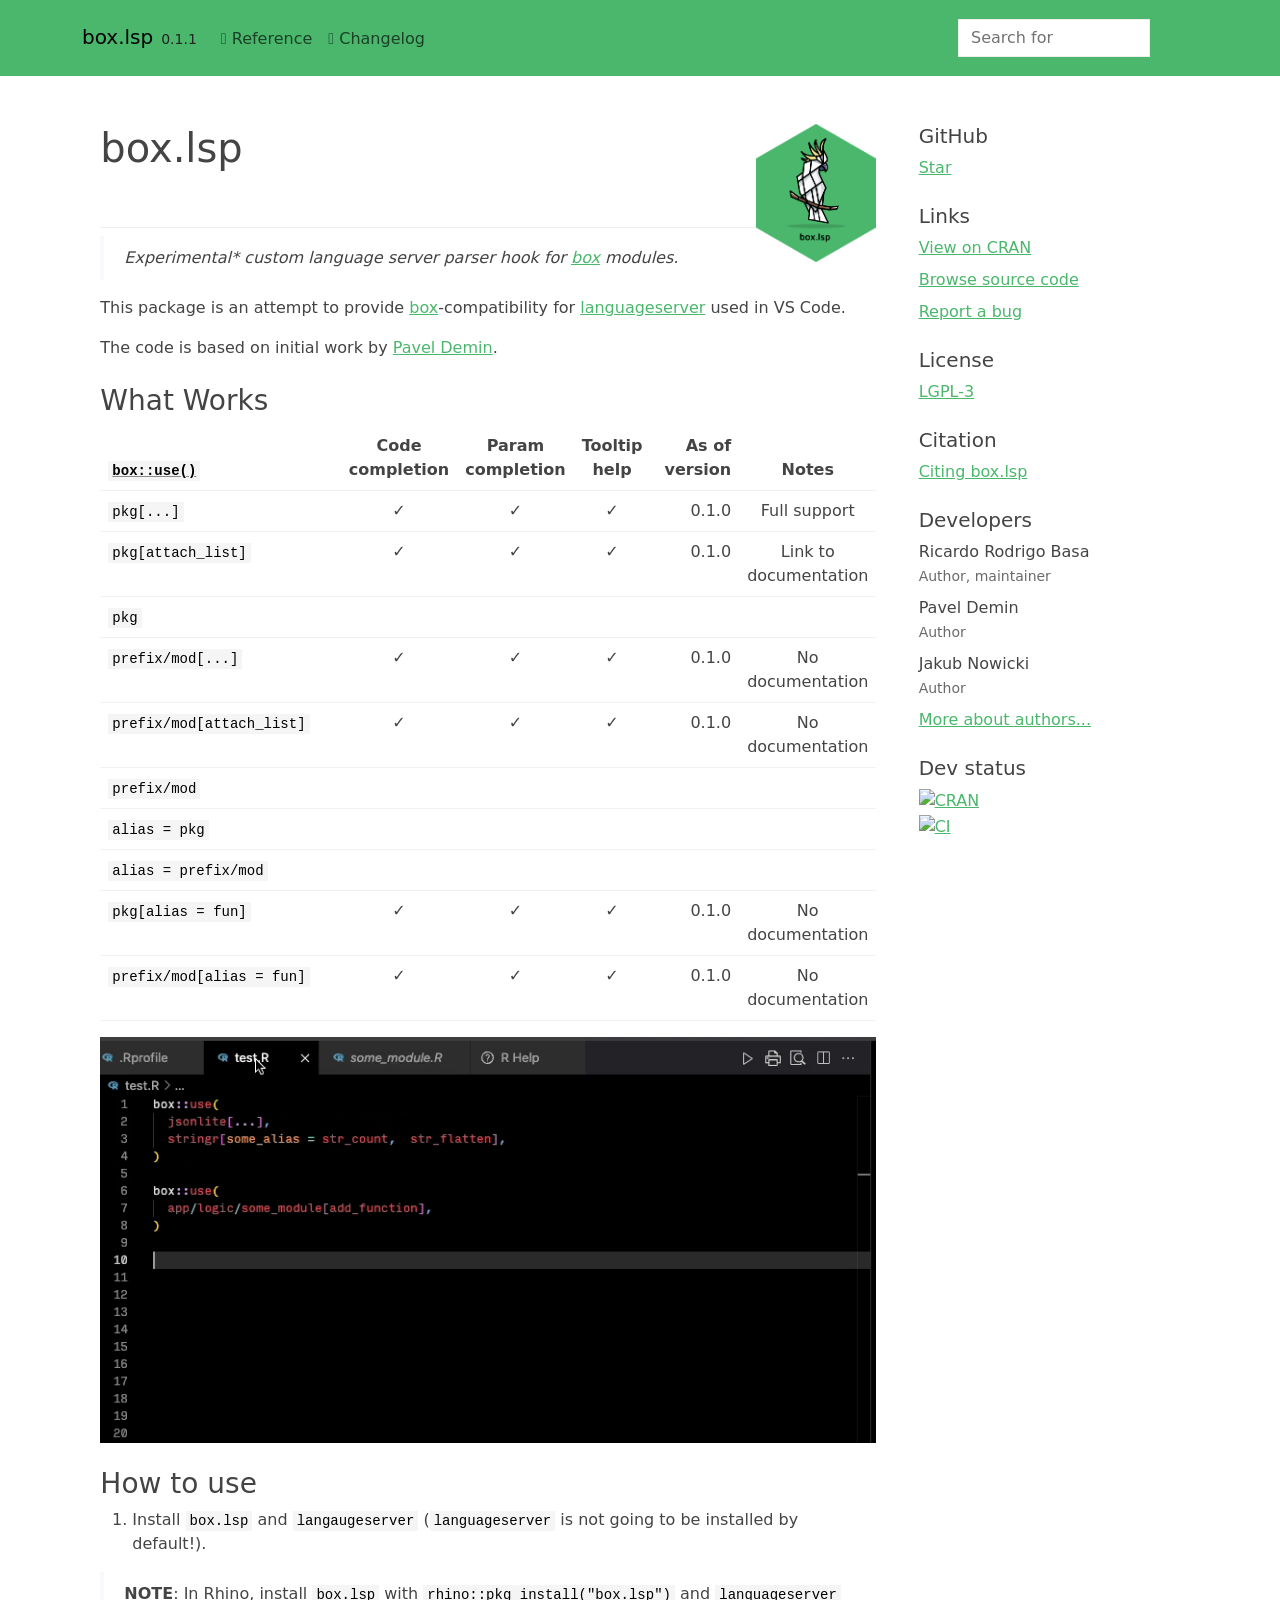
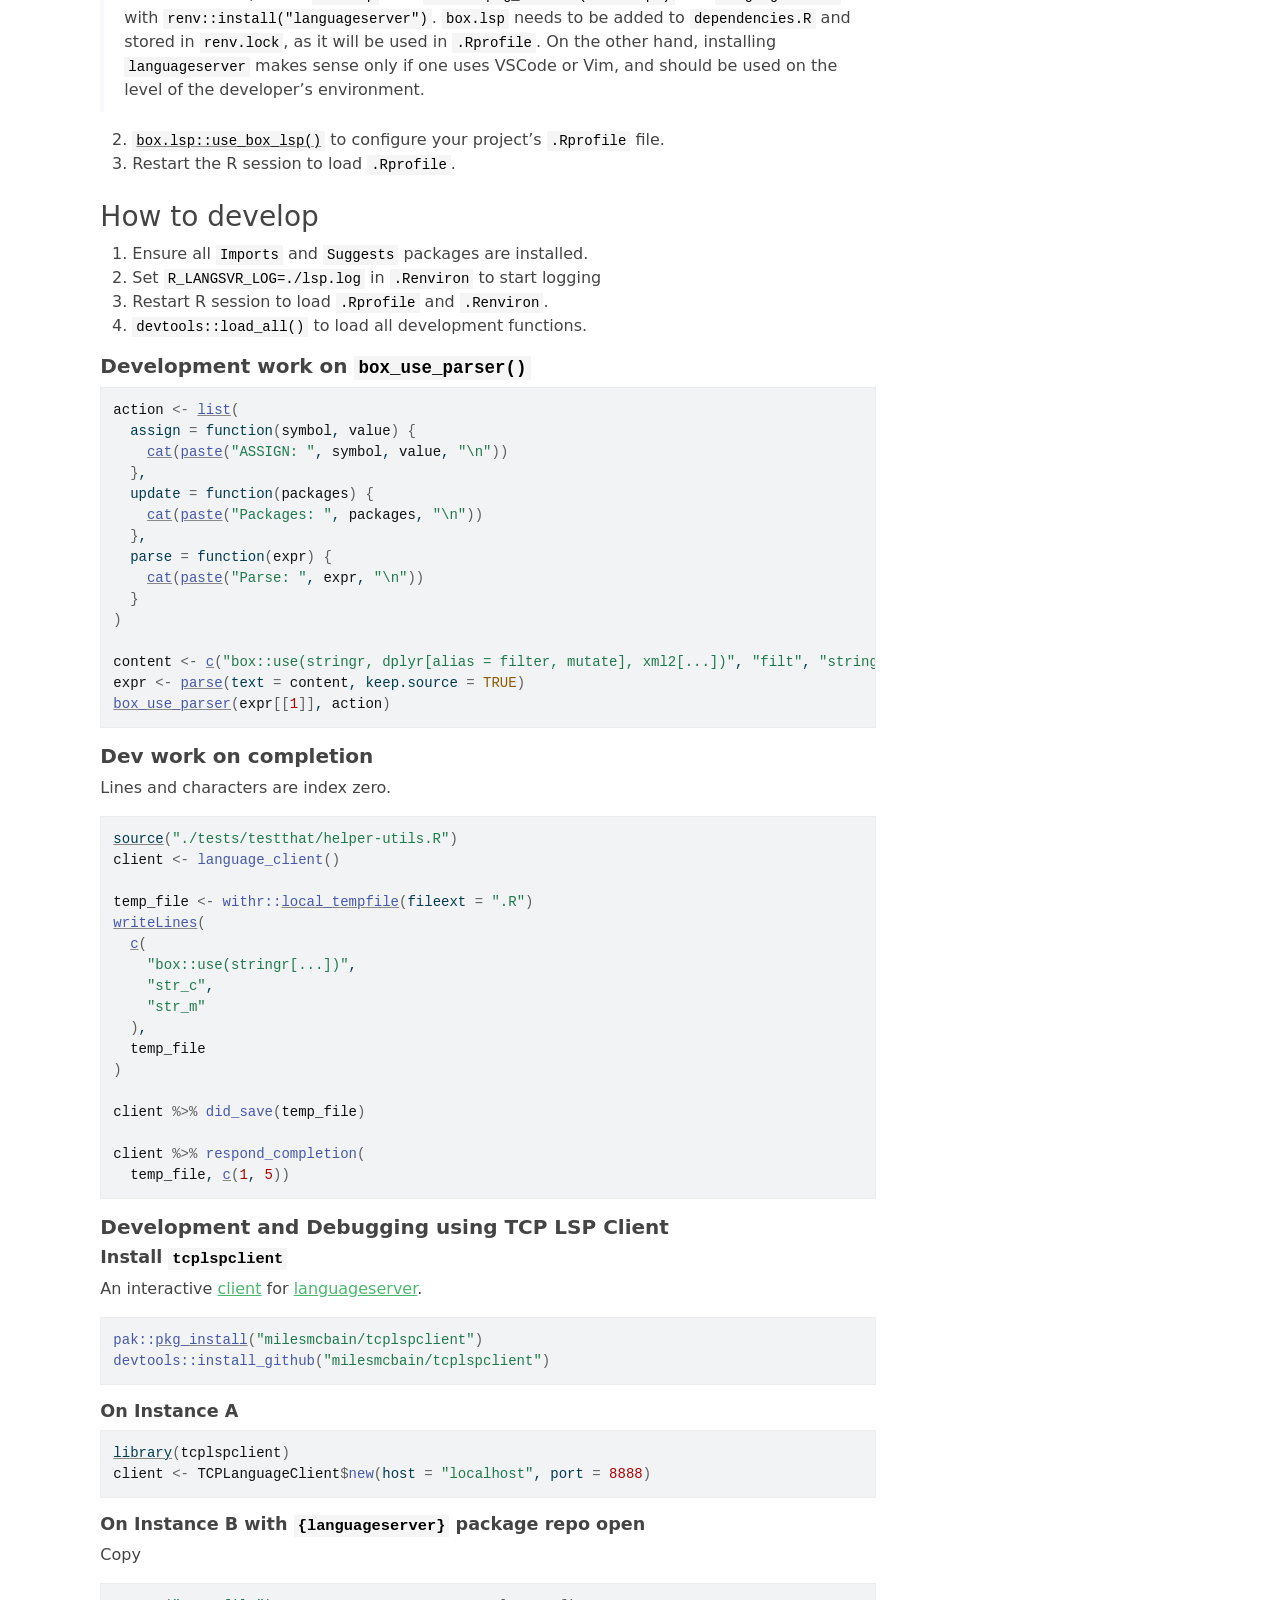
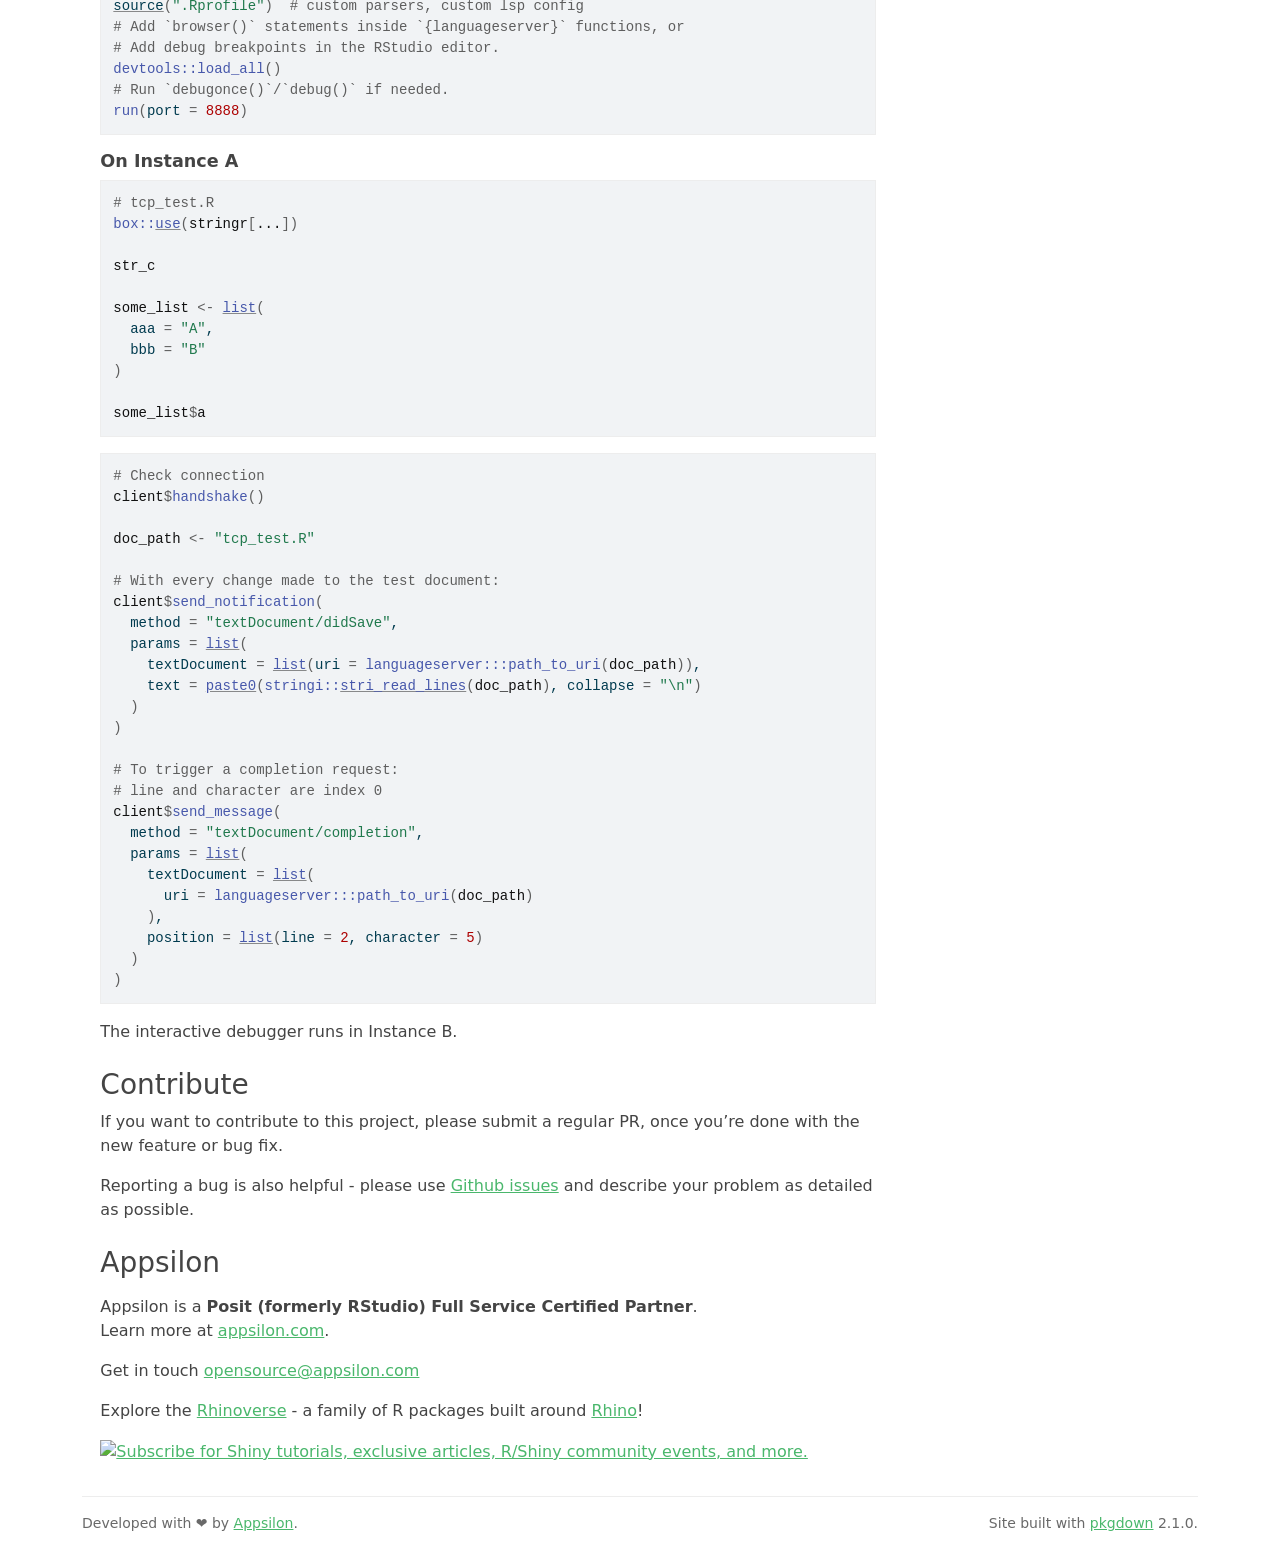
==== commit 00919529: "Built site for box.lsp@0.1.1: ec1c515" ====
--- a/index.html
+++ b/index.html
@@ -6,6 +6,12 @@
 <meta http-equiv="X-UA-Compatible" content="IE=edge">
 <meta name="viewport" content="width=device-width, initial-scale=1, shrink-to-fit=no">
 <title>Provides box Compatibility for languageserver • box.lsp</title>
+<!-- favicons --><link rel="icon" type="image/png" sizes="16x16" href="favicon-16x16.png">
+<link rel="icon" type="image/png" sizes="32x32" href="favicon-32x32.png">
+<link rel="apple-touch-icon" type="image/png" sizes="180x180" href="apple-touch-icon.png">
+<link rel="apple-touch-icon" type="image/png" sizes="120x120" href="apple-touch-icon-120x120.png">
+<link rel="apple-touch-icon" type="image/png" sizes="76x76" href="apple-touch-icon-76x76.png">
+<link rel="apple-touch-icon" type="image/png" sizes="60x60" href="apple-touch-icon-60x60.png">
 <script src="deps/jquery-3.6.0/jquery-3.6.0.min.js"></script><meta name="viewport" content="width=device-width, initial-scale=1, shrink-to-fit=no">
 <link href="deps/bootstrap-5.3.1/bootstrap.min.css" rel="stylesheet">
 <script src="deps/bootstrap-5.3.1/bootstrap.bundle.min.js"></script><link href="deps/font-awesome-6.4.2/css/all.min.css" rel="stylesheet">
@@ -14,6 +20,7 @@
 <meta property="og:title" content="Provides box Compatibility for languageserver">
 <meta name="description" content="A box compatible custom language parser for the languageserver package to provide completion and signature hints in code editors.">
 <meta property="og:description" content="A box compatible custom language parser for the languageserver package to provide completion and signature hints in code editors.">
+<meta property="og:image" content="https://appsilon.github.io/box.lsp/logo.png">
 <!-- Google tag (gtag.js) --><script async src="https://www.googletagmanager.com/gtag/js?id=G-5NSVSJKPW2"></script><script>
   window.dataLayer = window.dataLayer || [];
   function gtag(){dataLayer.push(arguments);}
@@ -62,9 +69,16 @@
 </nav><div class="container template-home">
 <div class="row">
   <main id="main" class="col-md-9"><div class="section level1">
-<div class="page-header"><h1 id="boxlsp">box.lsp<a class="anchor" aria-label="anchor" href="#boxlsp"></a>
-</h1></div>
-<p><em>Experimental</em> custom language server parser hook for <a href="https://klmr.me/box/" class="external-link">box</a> modules</p>
+<div class="page-header">
+<img src="logo.png" class="logo" alt=""><h1 id="boxlsp-">box.lsp 
+<a class="anchor" aria-label="anchor" href="#boxlsp-"></a>
+</h1>
+</div>
+<blockquote>
+<p><em>Experimental* custom language server parser hook for <a href="https://klmr.me/box/" class="external-link">box</a> modules.</em></p>
+</blockquote>
+<!-- badges: start -->
+
 <p>This package is an attempt to provide <a href="https://klmr.me/box/" class="external-link">box</a>-compatibility for <a href="https://github.com/REditorSupport/languageserver/" class="external-link">languageserver</a> used in VS Code.</p>
 <p>The code is based on initial work by <a href="https://github.com/Gotfrid" class="external-link">Pavel Demin</a>.</p>
 <div class="section level2">
@@ -317,6 +331,21 @@
 </div>
 </div>
 </div>
+<div class="section level2">
+<h2 id="contribute">Contribute<a class="anchor" aria-label="anchor" href="#contribute"></a>
+</h2>
+<p>If you want to contribute to this project, please submit a regular PR, once you’re done with the new feature or bug fix.</p>
+<p>Reporting a bug is also helpful - please use <a href="https://github.com/Appsilon/box.lsp/issues" class="external-link">Github issues</a> and describe your problem as detailed as possible.</p>
+</div>
+<div class="section level2">
+<h2 id="appsilon">Appsilon<a class="anchor" aria-label="anchor" href="#appsilon"></a>
+</h2>
+<p><img src="https://avatars0.githubusercontent.com/u/6096772" align="right" alt="" width="6%"></p>
+<p>Appsilon is a <strong>Posit (formerly RStudio) Full Service Certified Partner</strong>.<br> Learn more at <a href="https://appsilon.com" class="external-link">appsilon.com</a>.</p>
+<p>Get in touch <a href="mailto:opensource@appsilon.com">opensource@appsilon.com</a></p>
+<p>Explore the <a href="https://rhinoverse.dev" class="external-link">Rhinoverse</a> - a family of R packages built around <a href="https://appsilon.github.io/rhino/" class="external-link">Rhino</a>!</p>
+<p><a href="https://appsilon.us16.list-manage.com/subscribe?u=c042d7c0dbf57c5c6f8b54598&amp;id=870d5bfc05" target="_blank" class="external-link"> <img src="https://raw.githubusercontent.com/Appsilon/website-cdn/gh-pages/shiny_weekly_light.jpg" alt="Subscribe for Shiny tutorials, exclusive articles, R/Shiny community events, and more."></a></p>
+</div>
 </div>
   </main><aside class="col-md-3"><div class="github">
 <h2 data-toc-skip>GitHub</h2>
@@ -330,14 +359,14 @@
 <ul class="list-unstyled">
 <li><a href="https://cloud.r-project.org/package=box.lsp" class="external-link">View on CRAN</a></li>
 <li><a href="https://github.com/Appsilon/box.lsp/" class="external-link">Browse source code</a></li>
+<li><a href="https://github.com/Appsilon/box.lsp/issues" class="external-link">Report a bug</a></li>
 </ul>
 </div>
 
 <div class="license">
 <h2 data-toc-skip>License</h2>
 <ul class="list-unstyled">
-<li><a href="LICENSE.html">Full license</a></li>
-<li><small>LGPL (&gt;= 3)</small></li>
+<li><a href="https://www.r-project.org/Licenses/LGPL-3" class="external-link">LGPL-3</a></li>
 </ul>
 </div>
 
@@ -359,7 +388,13 @@
 </ul>
 </div>
 
-
+<div class="dev-status">
+<h2 data-toc-skip>Dev status</h2>
+<ul class="list-unstyled">
+<li><a href="https://cran.r-project.org/package=box.lsp" class="external-link"><img src="https://www.r-pkg.org/badges/version/box.lsp" alt="CRAN"></a></li>
+<li><a href="https://github.com/Appsilon/box.lsp/actions/workflows/test-and-lint.yaml" class="external-link"><img src="https://github.com/Appsilon/box.lsp/actions/workflows/test-and-lint.yaml/badge.svg" alt="CI"></a></li>
+</ul>
+</div>
 
   </aside>
 </div>
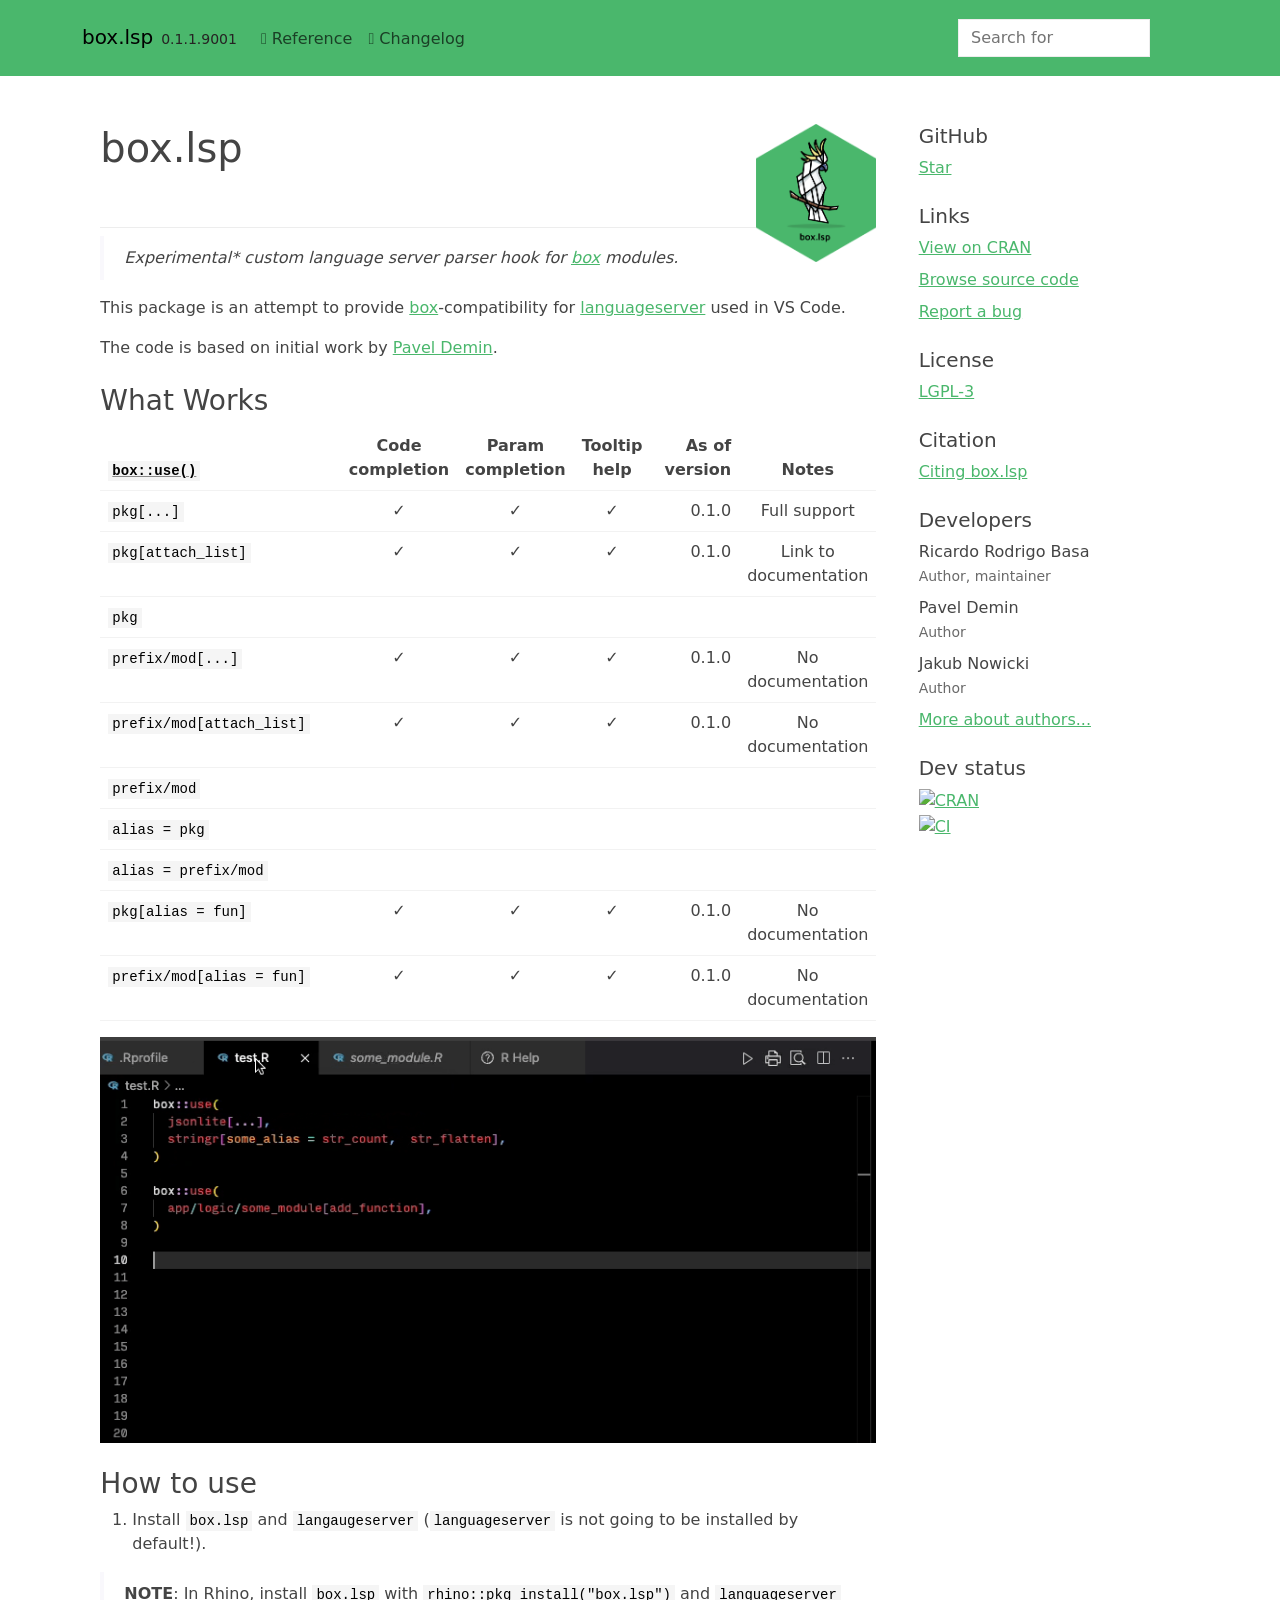
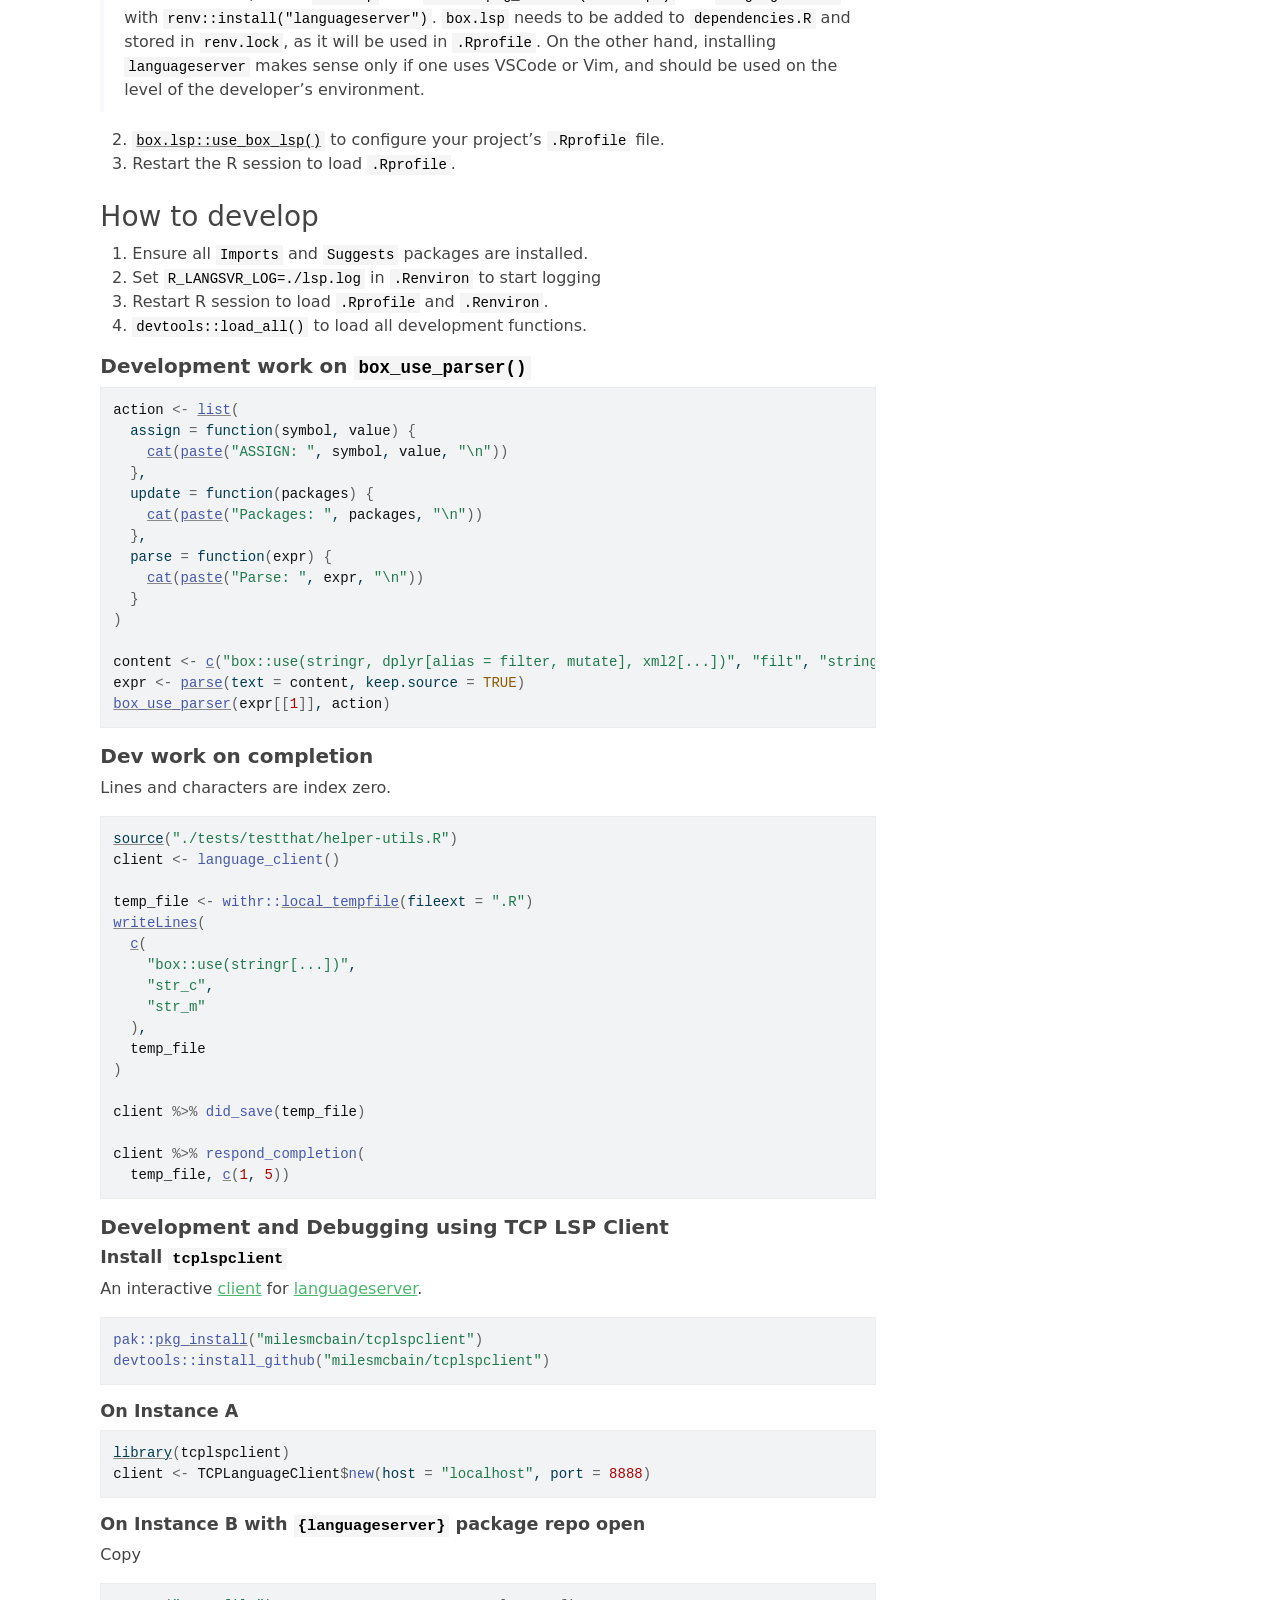
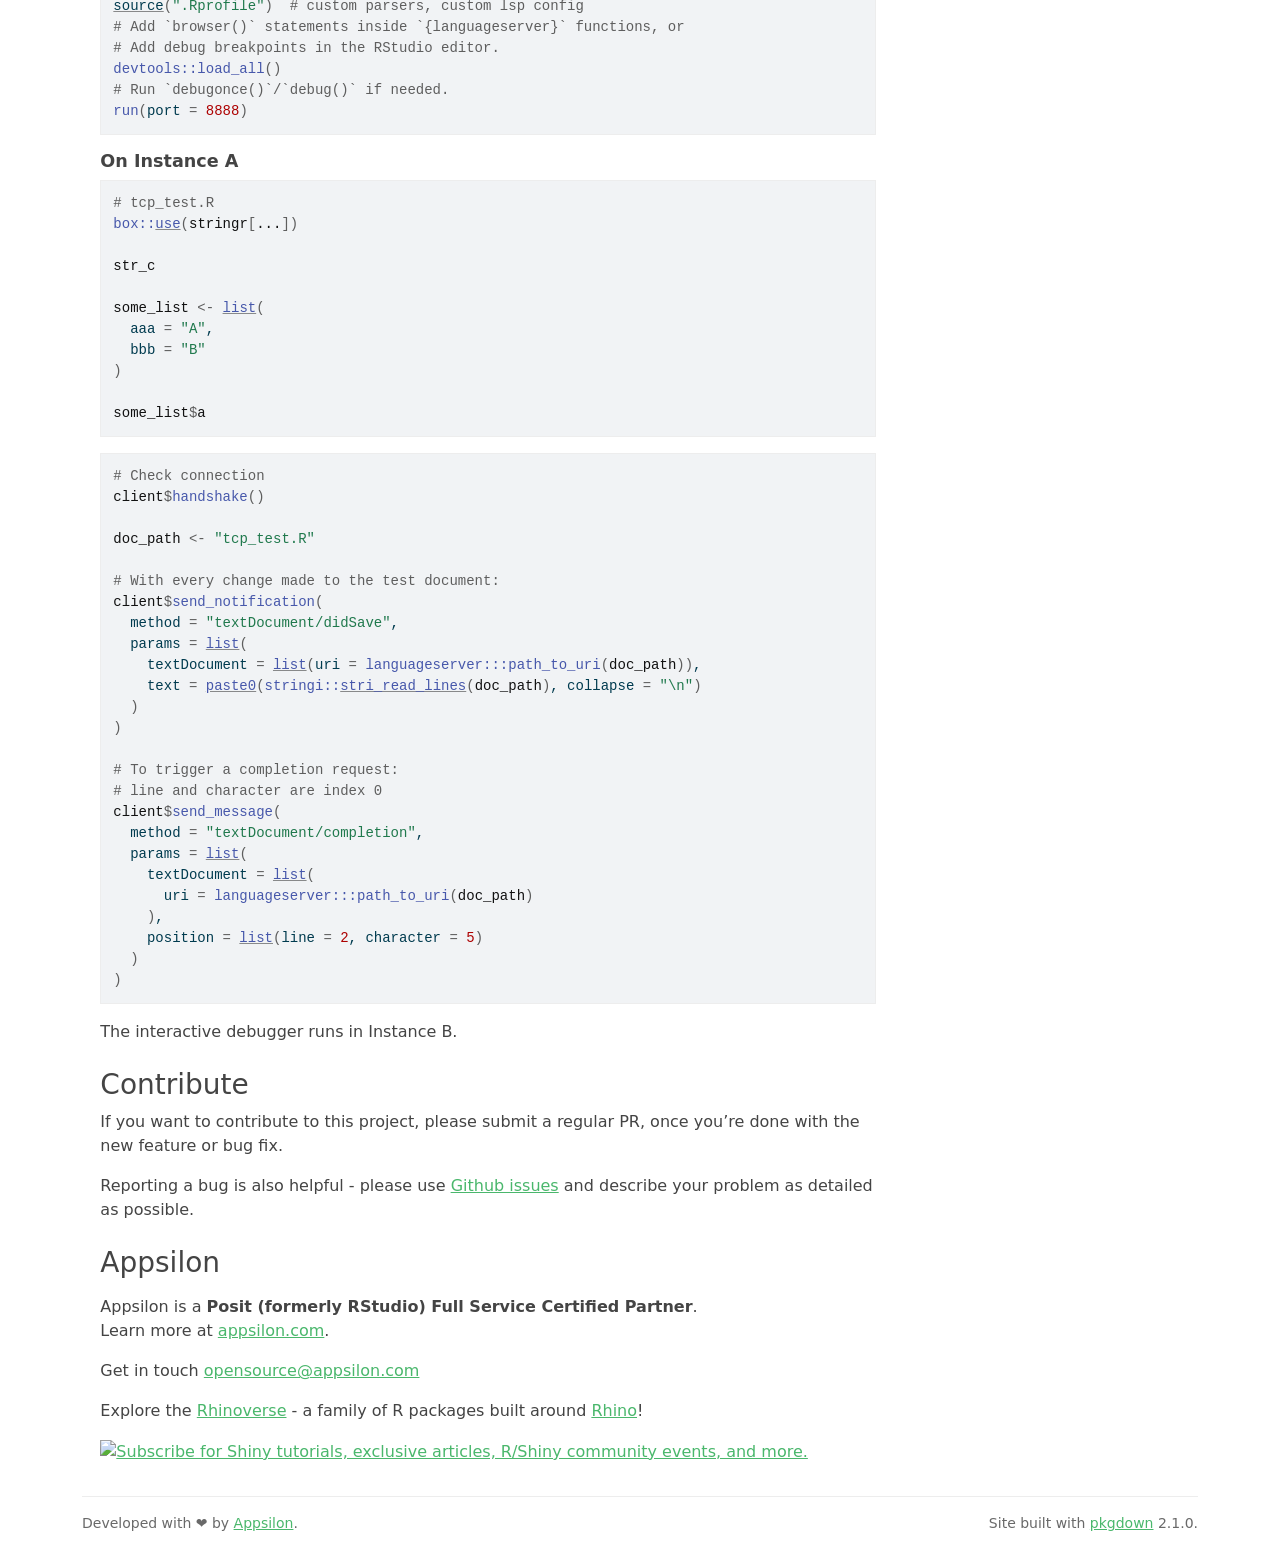
==== commit afaddf23: "Built site for box.lsp@0.1.1.9001: 0215531" ====
--- a/index.html
+++ b/index.html
@@ -41,7 +41,7 @@
 
     <a class="navbar-brand me-2" href="index.html">box.lsp</a>
 
-    <small class="nav-text text-muted me-auto" data-bs-toggle="tooltip" data-bs-placement="bottom" title="">0.1.1</small>
+    <small class="nav-text text-muted me-auto" data-bs-toggle="tooltip" data-bs-placement="bottom" title="">0.1.1.9001</small>
 
     <a href="https://rhinoverse.dev" class="external-link home"><i class="fa fa-lg fa-chevron-left"></i></a>
 
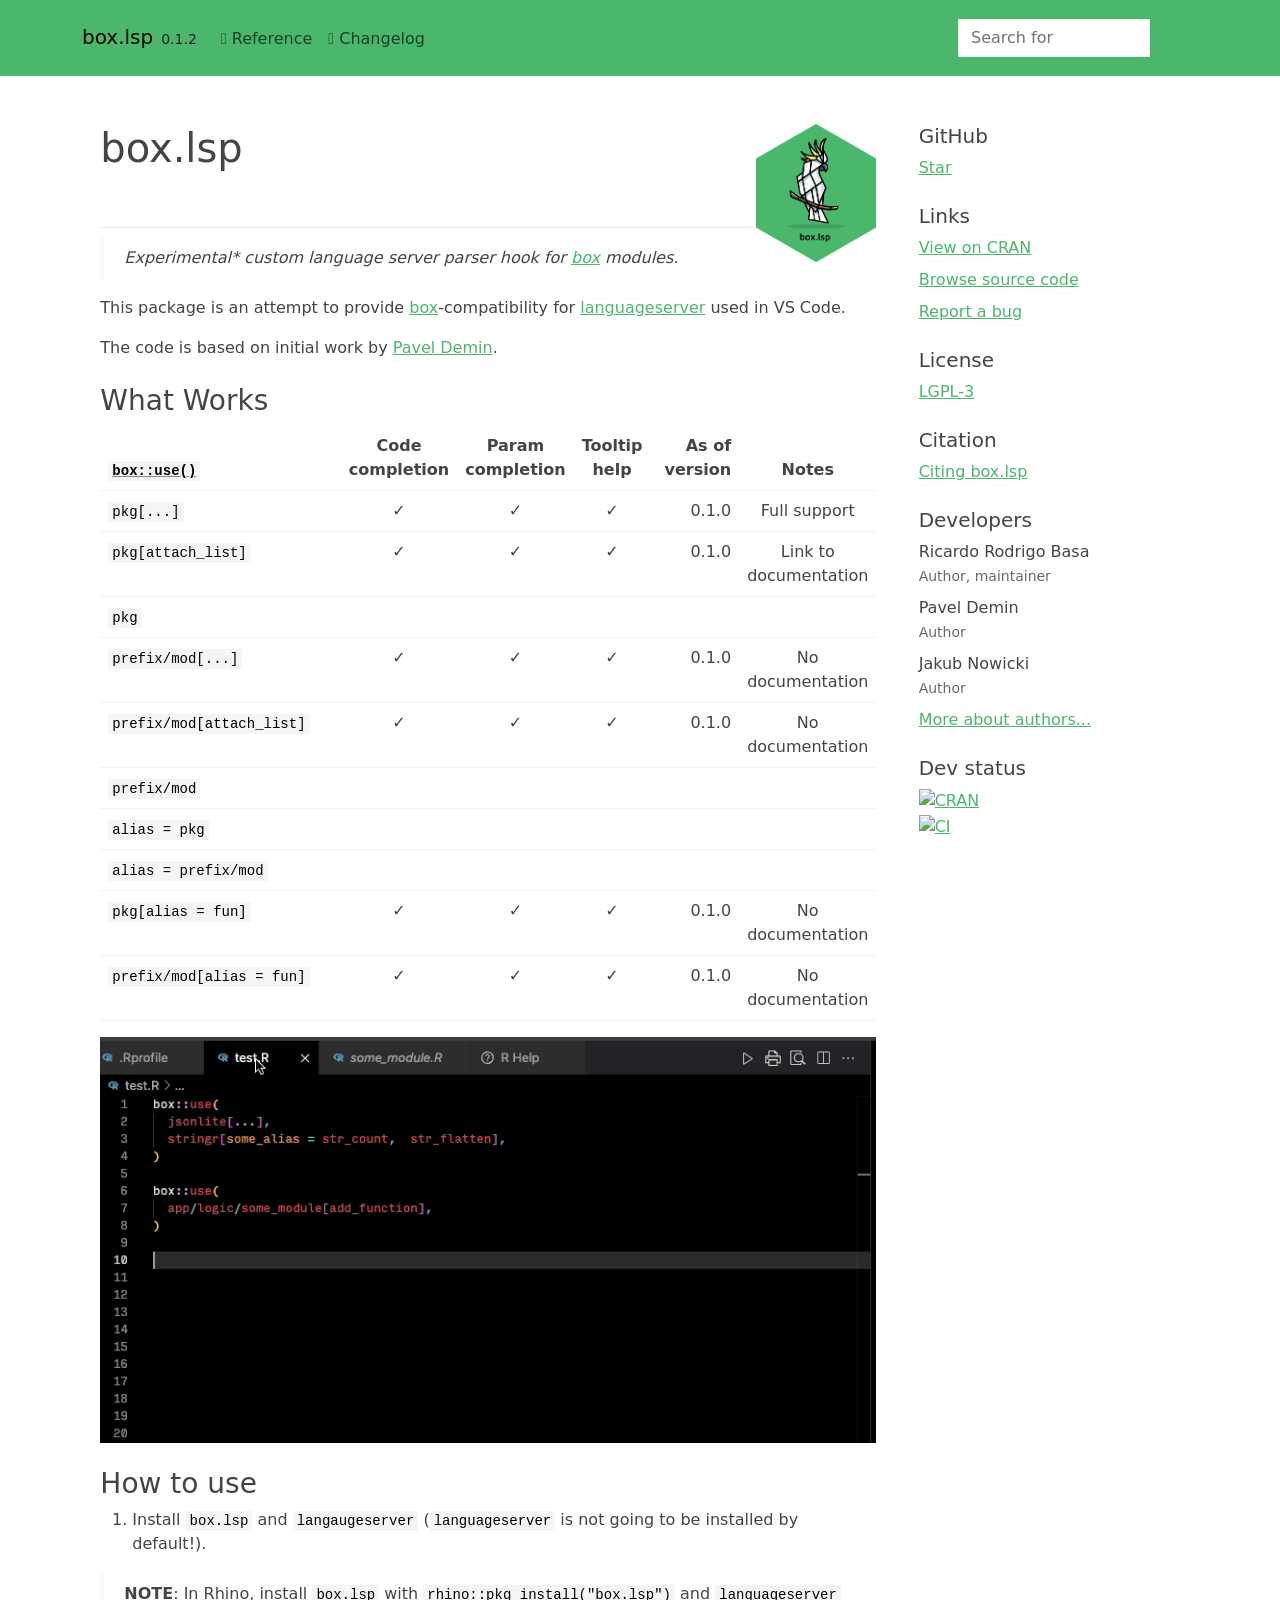
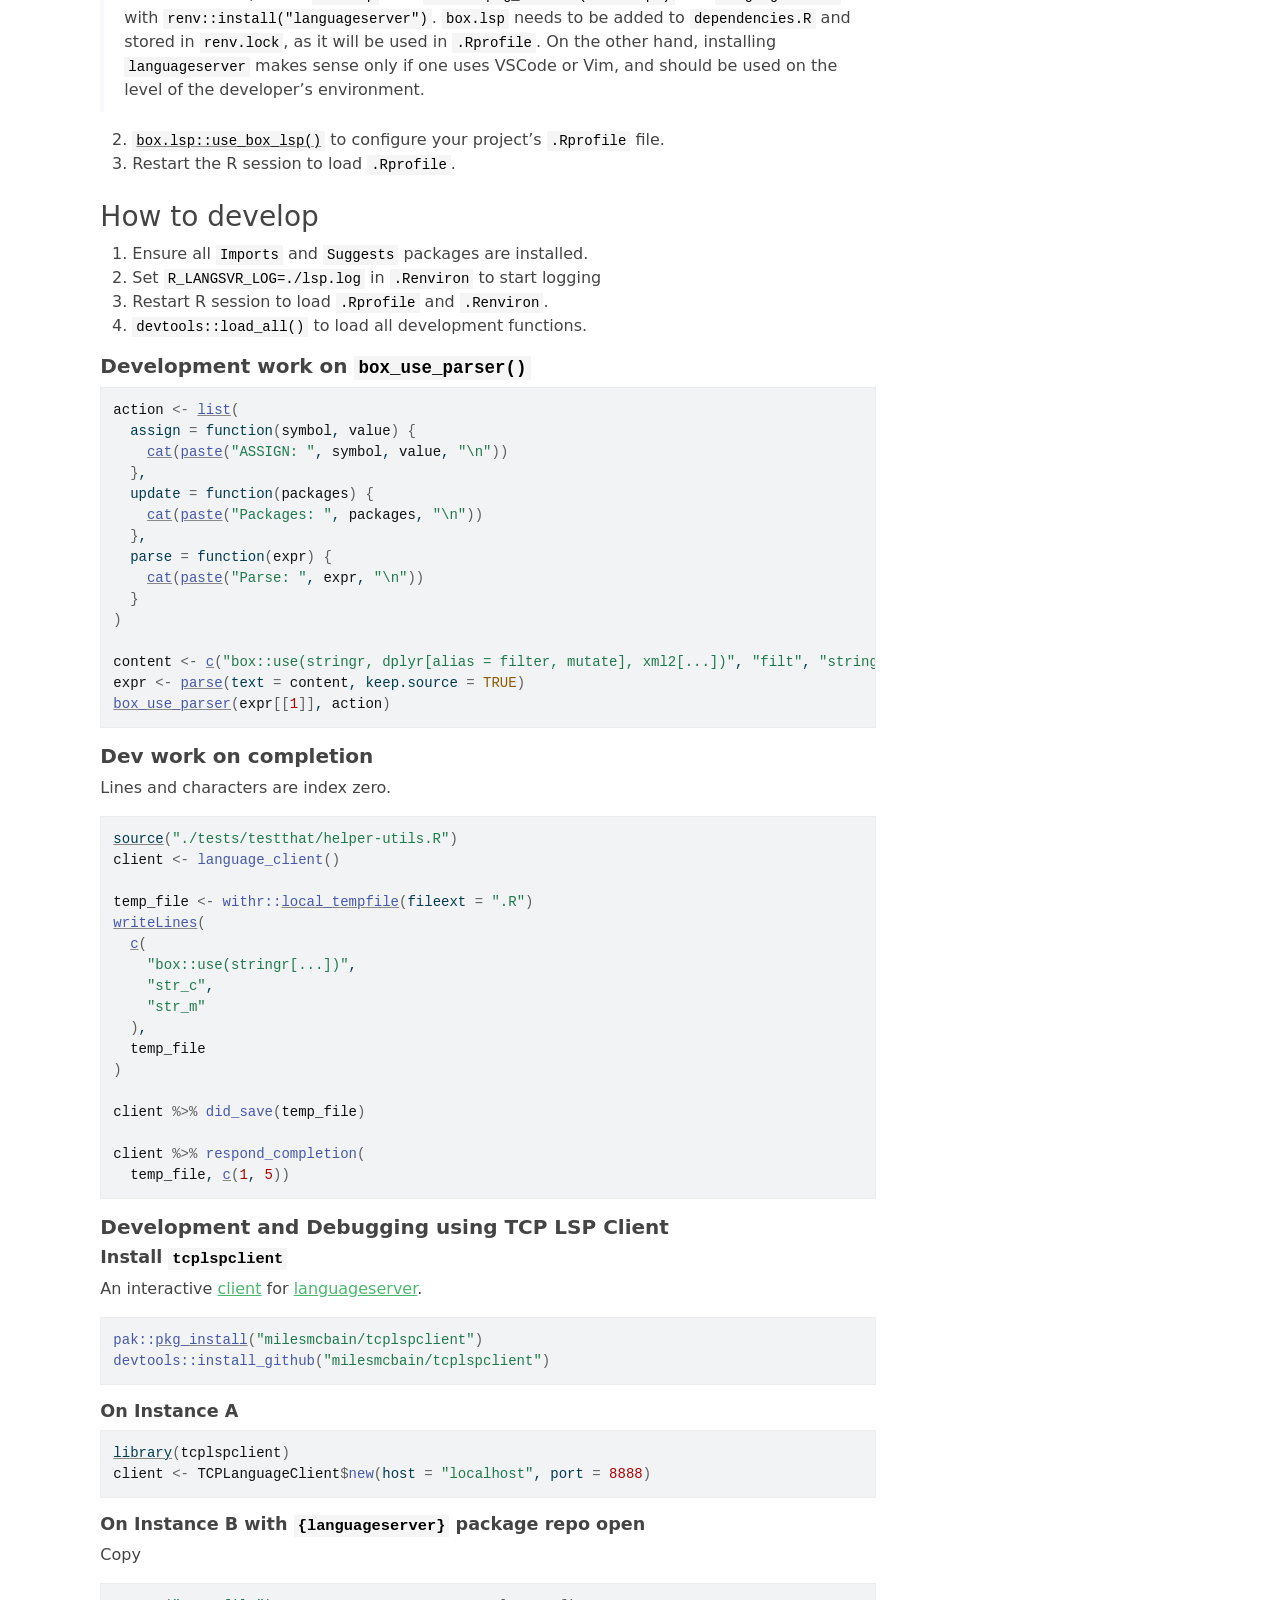
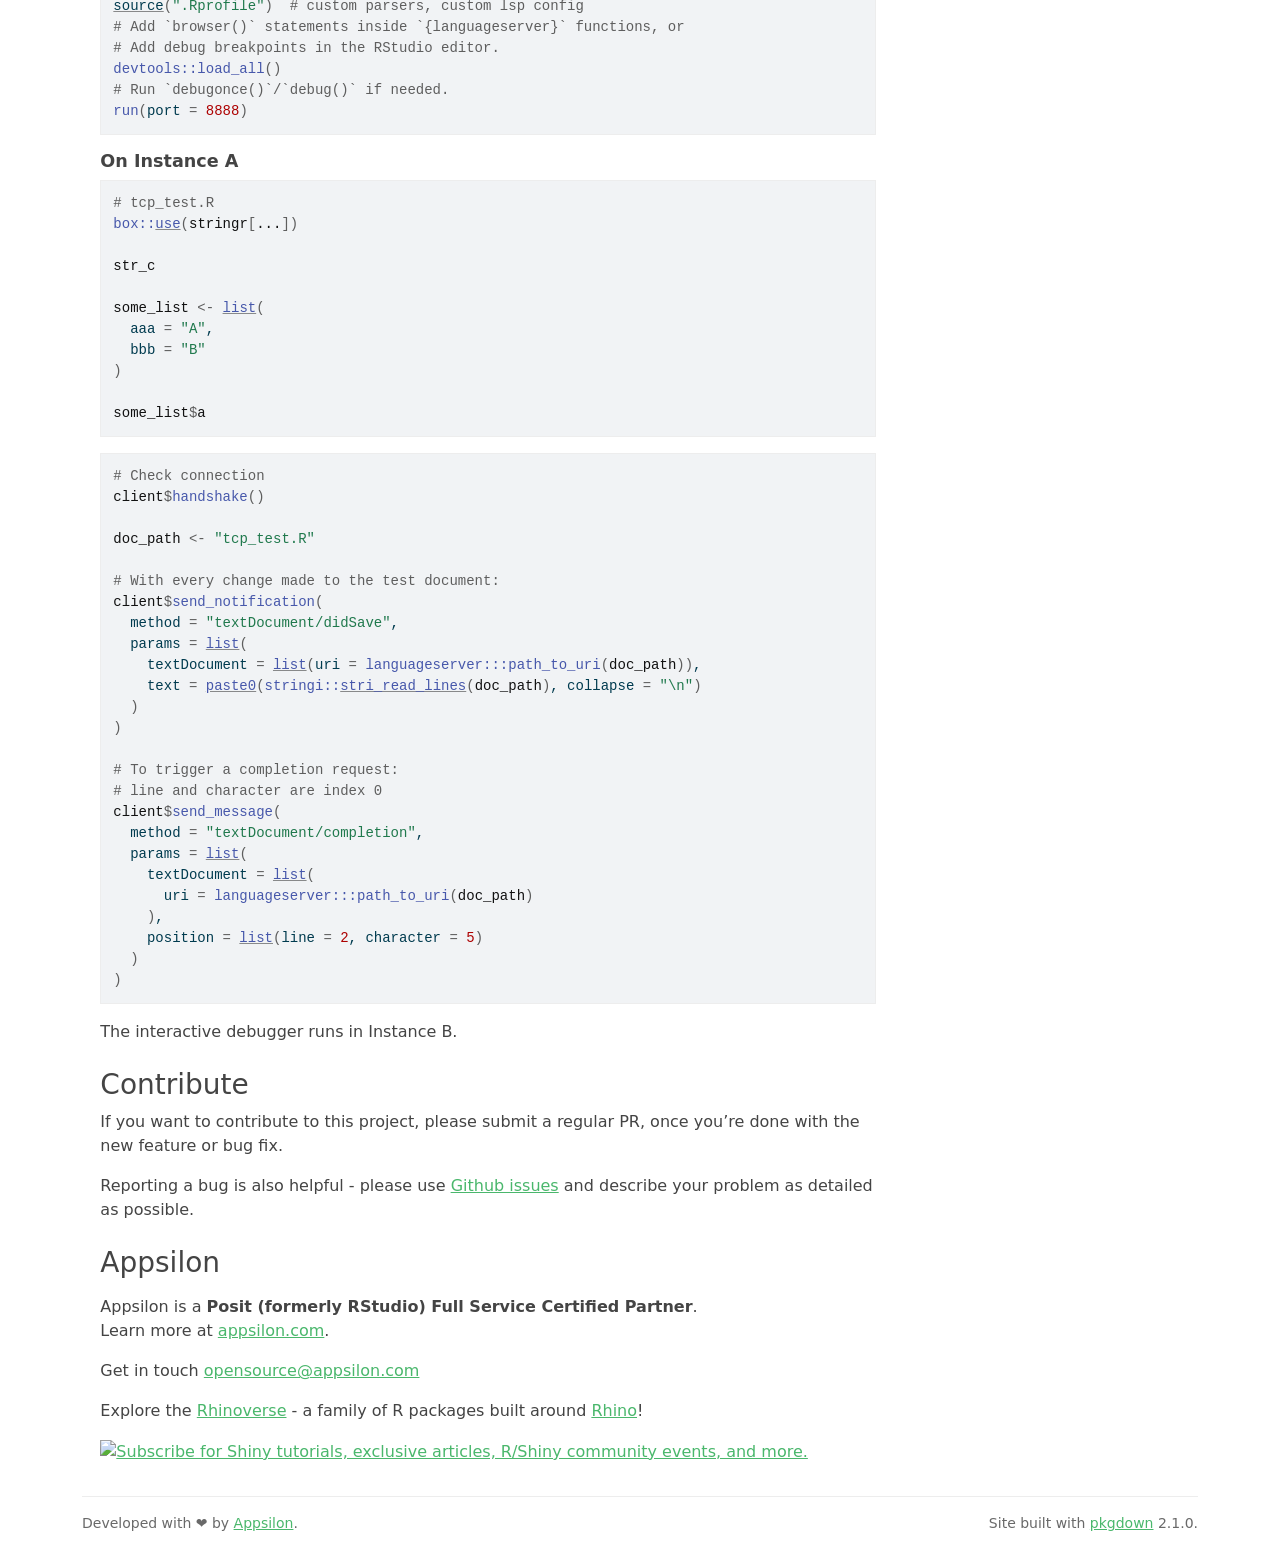
==== commit f6dd6932: "Built site for box.lsp@0.1.2: 78a8681" ====
--- a/index.html
+++ b/index.html
@@ -41,7 +41,7 @@
 
     <a class="navbar-brand me-2" href="index.html">box.lsp</a>
 
-    <small class="nav-text text-muted me-auto" data-bs-toggle="tooltip" data-bs-placement="bottom" title="">0.1.1.9001</small>
+    <small class="nav-text text-muted me-auto" data-bs-toggle="tooltip" data-bs-placement="bottom" title="">0.1.2</small>
 
     <a href="https://rhinoverse.dev" class="external-link home"><i class="fa fa-lg fa-chevron-left"></i></a>
 
@@ -341,9 +341,9 @@
 <h2 id="appsilon">Appsilon<a class="anchor" aria-label="anchor" href="#appsilon"></a>
 </h2>
 <p><img src="https://avatars0.githubusercontent.com/u/6096772" align="right" alt="" width="6%"></p>
-<p>Appsilon is a <strong>Posit (formerly RStudio) Full Service Certified Partner</strong>.<br> Learn more at <a href="https://appsilon.com" class="external-link">appsilon.com</a>.</p>
+<p>Appsilon is a <strong>Posit (formerly RStudio) Full Service Certified Partner</strong>.<br> Learn more at <a href="https://www.appsilon.com/" class="external-link">appsilon.com</a>.</p>
 <p>Get in touch <a href="mailto:opensource@appsilon.com">opensource@appsilon.com</a></p>
-<p>Explore the <a href="https://rhinoverse.dev" class="external-link">Rhinoverse</a> - a family of R packages built around <a href="https://appsilon.github.io/rhino/" class="external-link">Rhino</a>!</p>
+<p>Explore the <a href="https://www.appsilon.com/rhinoverse" class="external-link">Rhinoverse</a> - a family of R packages built around <a href="https://appsilon.github.io/rhino/" class="external-link">Rhino</a>!</p>
 <p><a href="https://appsilon.us16.list-manage.com/subscribe?u=c042d7c0dbf57c5c6f8b54598&amp;id=870d5bfc05" target="_blank" class="external-link"> <img src="https://raw.githubusercontent.com/Appsilon/website-cdn/gh-pages/shiny_weekly_light.jpg" alt="Subscribe for Shiny tutorials, exclusive articles, R/Shiny community events, and more."></a></p>
 </div>
 </div>
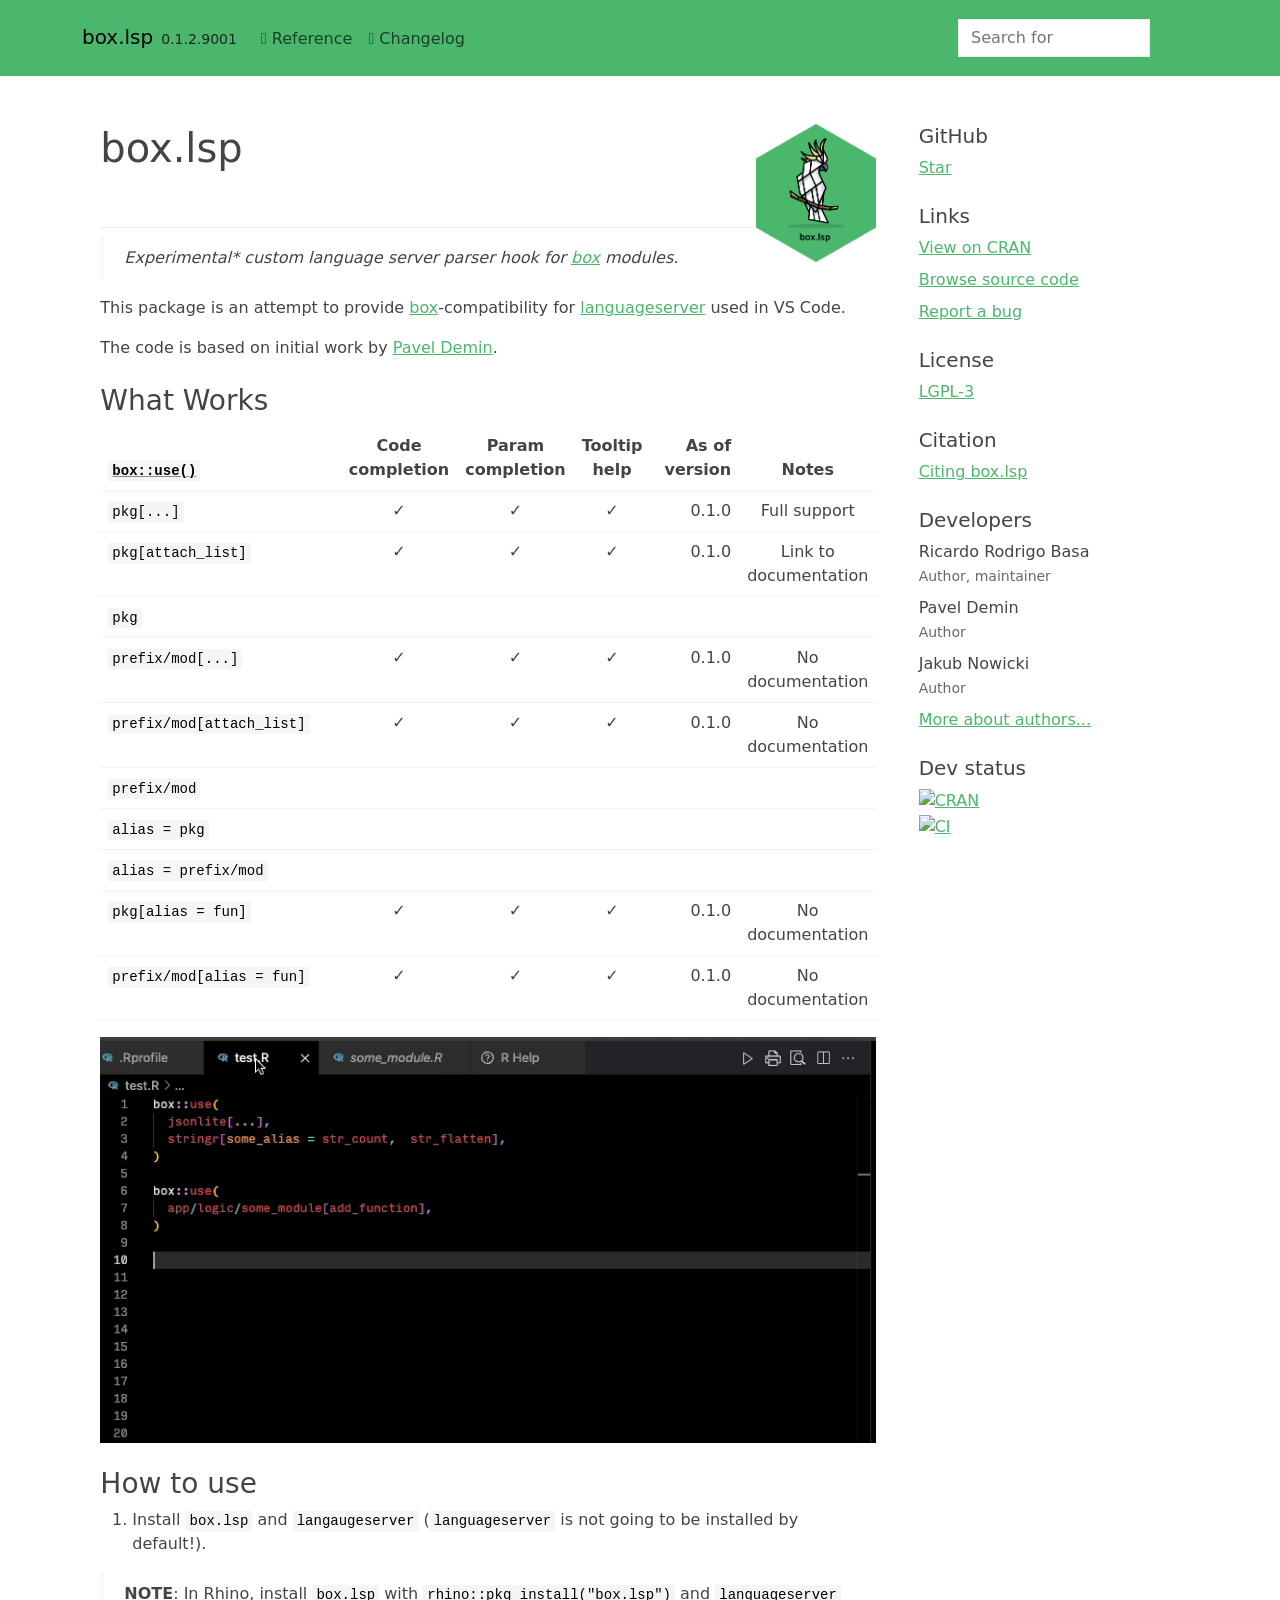
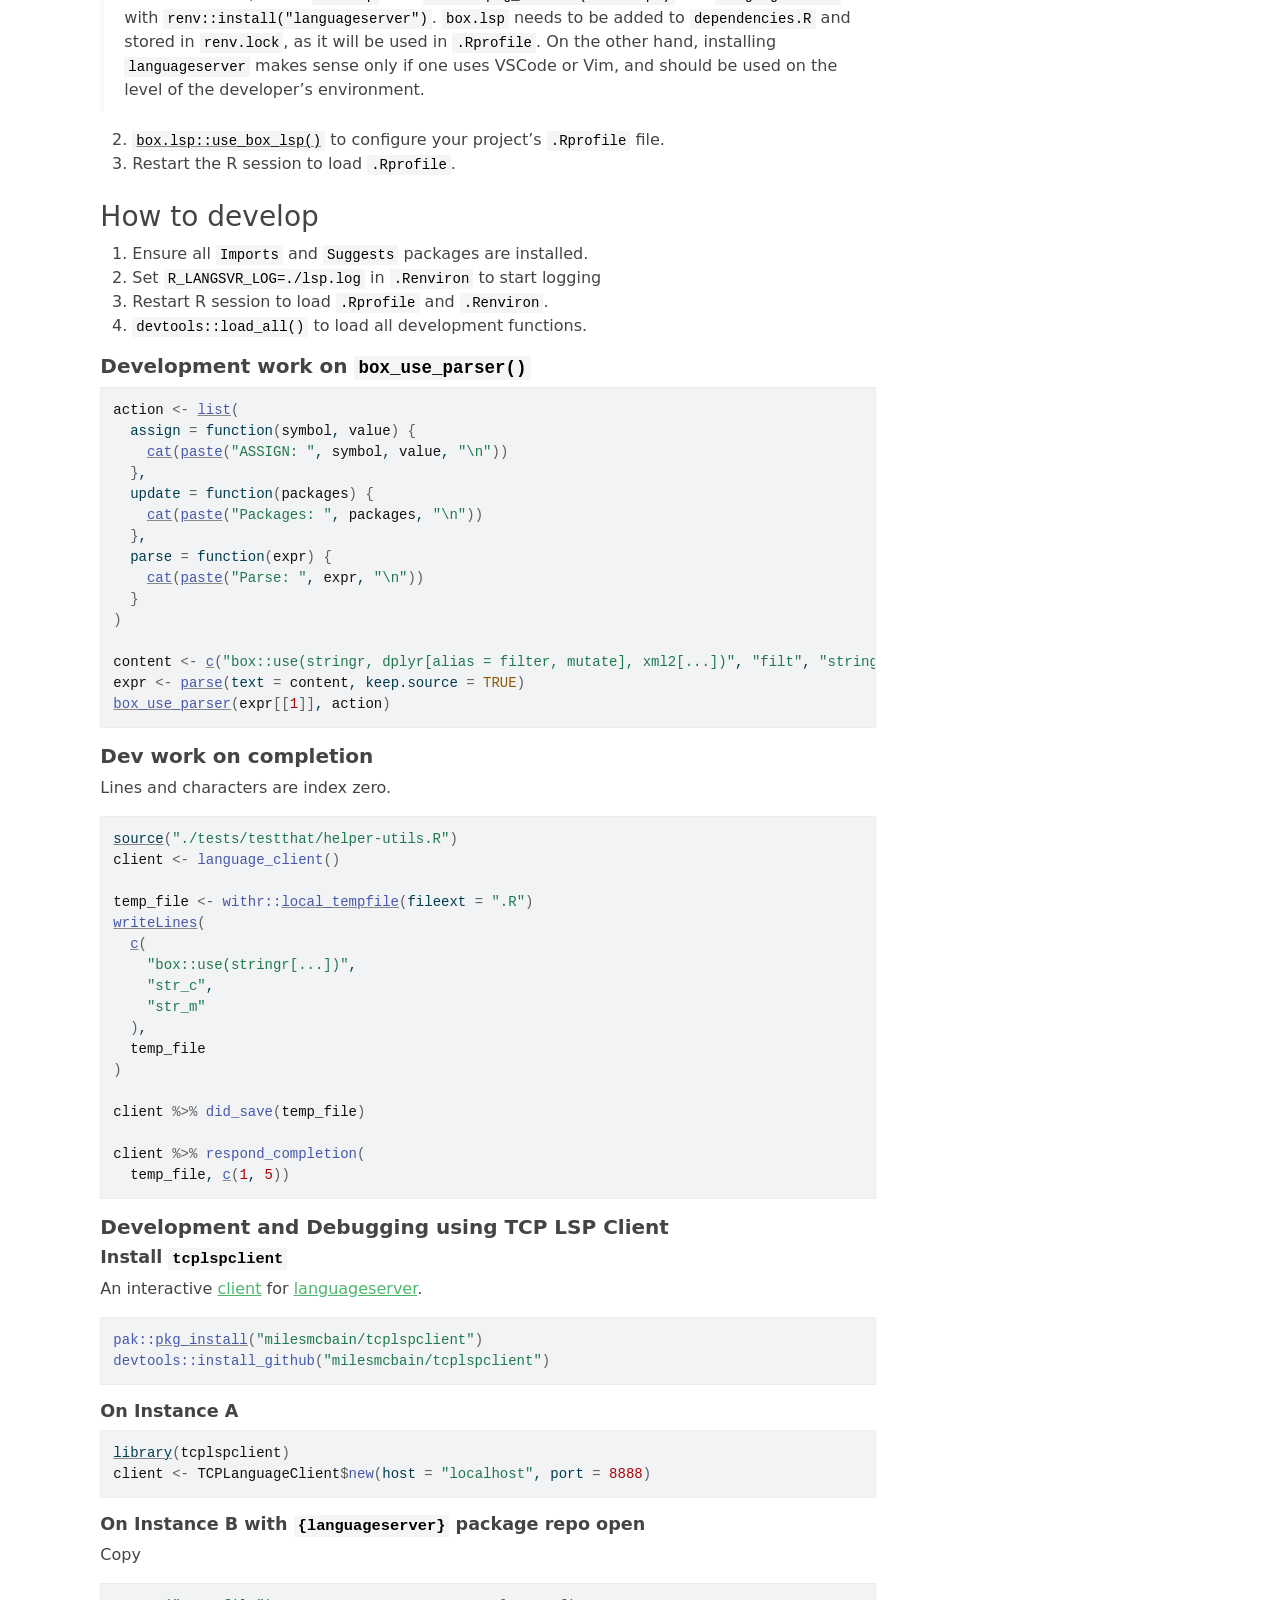
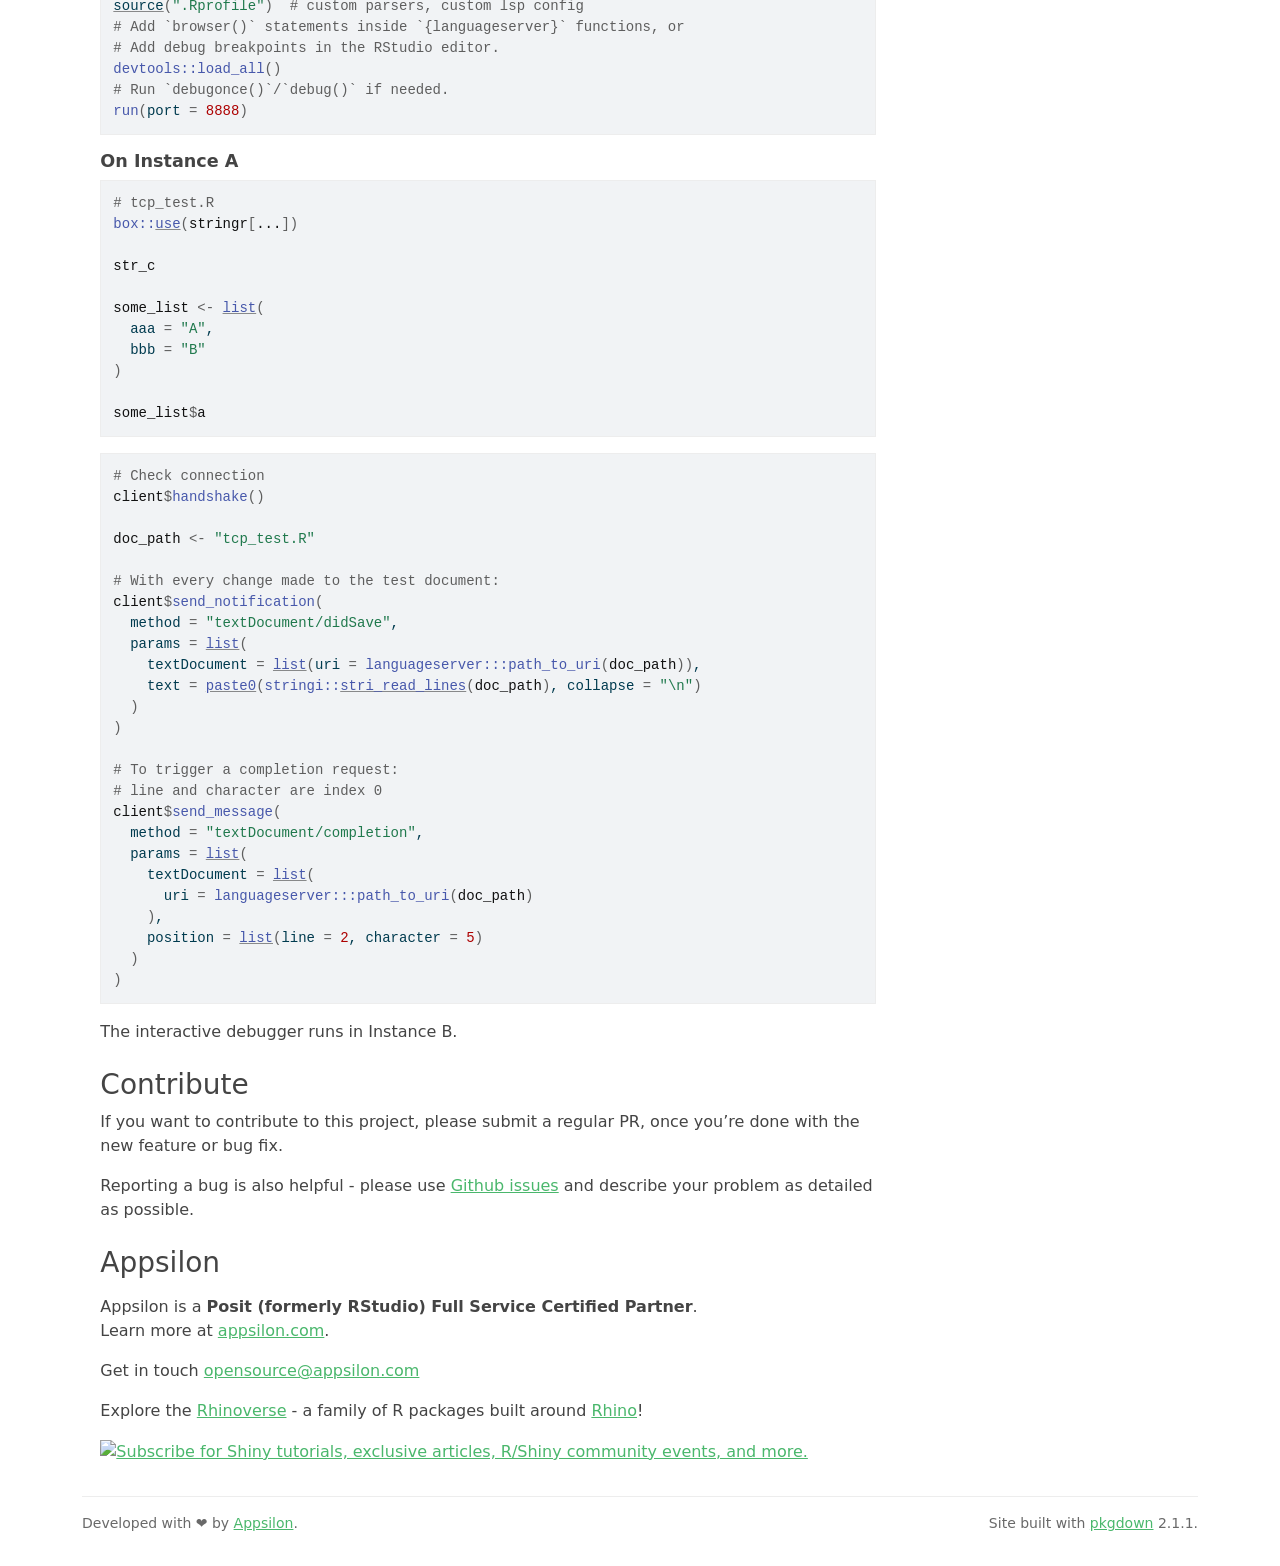
==== commit 0efe991e: "Built site for box.lsp@0.1.2.9001: d23c93b" ====
--- a/index.html
+++ b/index.html
@@ -41,7 +41,7 @@
 
     <a class="navbar-brand me-2" href="index.html">box.lsp</a>
 
-    <small class="nav-text text-muted me-auto" data-bs-toggle="tooltip" data-bs-placement="bottom" title="">0.1.2</small>
+    <small class="nav-text text-muted me-auto" data-bs-toggle="tooltip" data-bs-placement="bottom" title="">0.1.2.9001</small>
 
     <a href="https://rhinoverse.dev" class="external-link home"><i class="fa fa-lg fa-chevron-left"></i></a>
 
@@ -405,7 +405,7 @@
 </div>
 
 <div class="pkgdown-footer-right">
-  <p>Site built with <a href="https://pkgdown.r-lib.org/" class="external-link">pkgdown</a> 2.1.0.</p>
+  <p>Site built with <a href="https://pkgdown.r-lib.org/" class="external-link">pkgdown</a> 2.1.1.</p>
 </div>
 
     </footer>
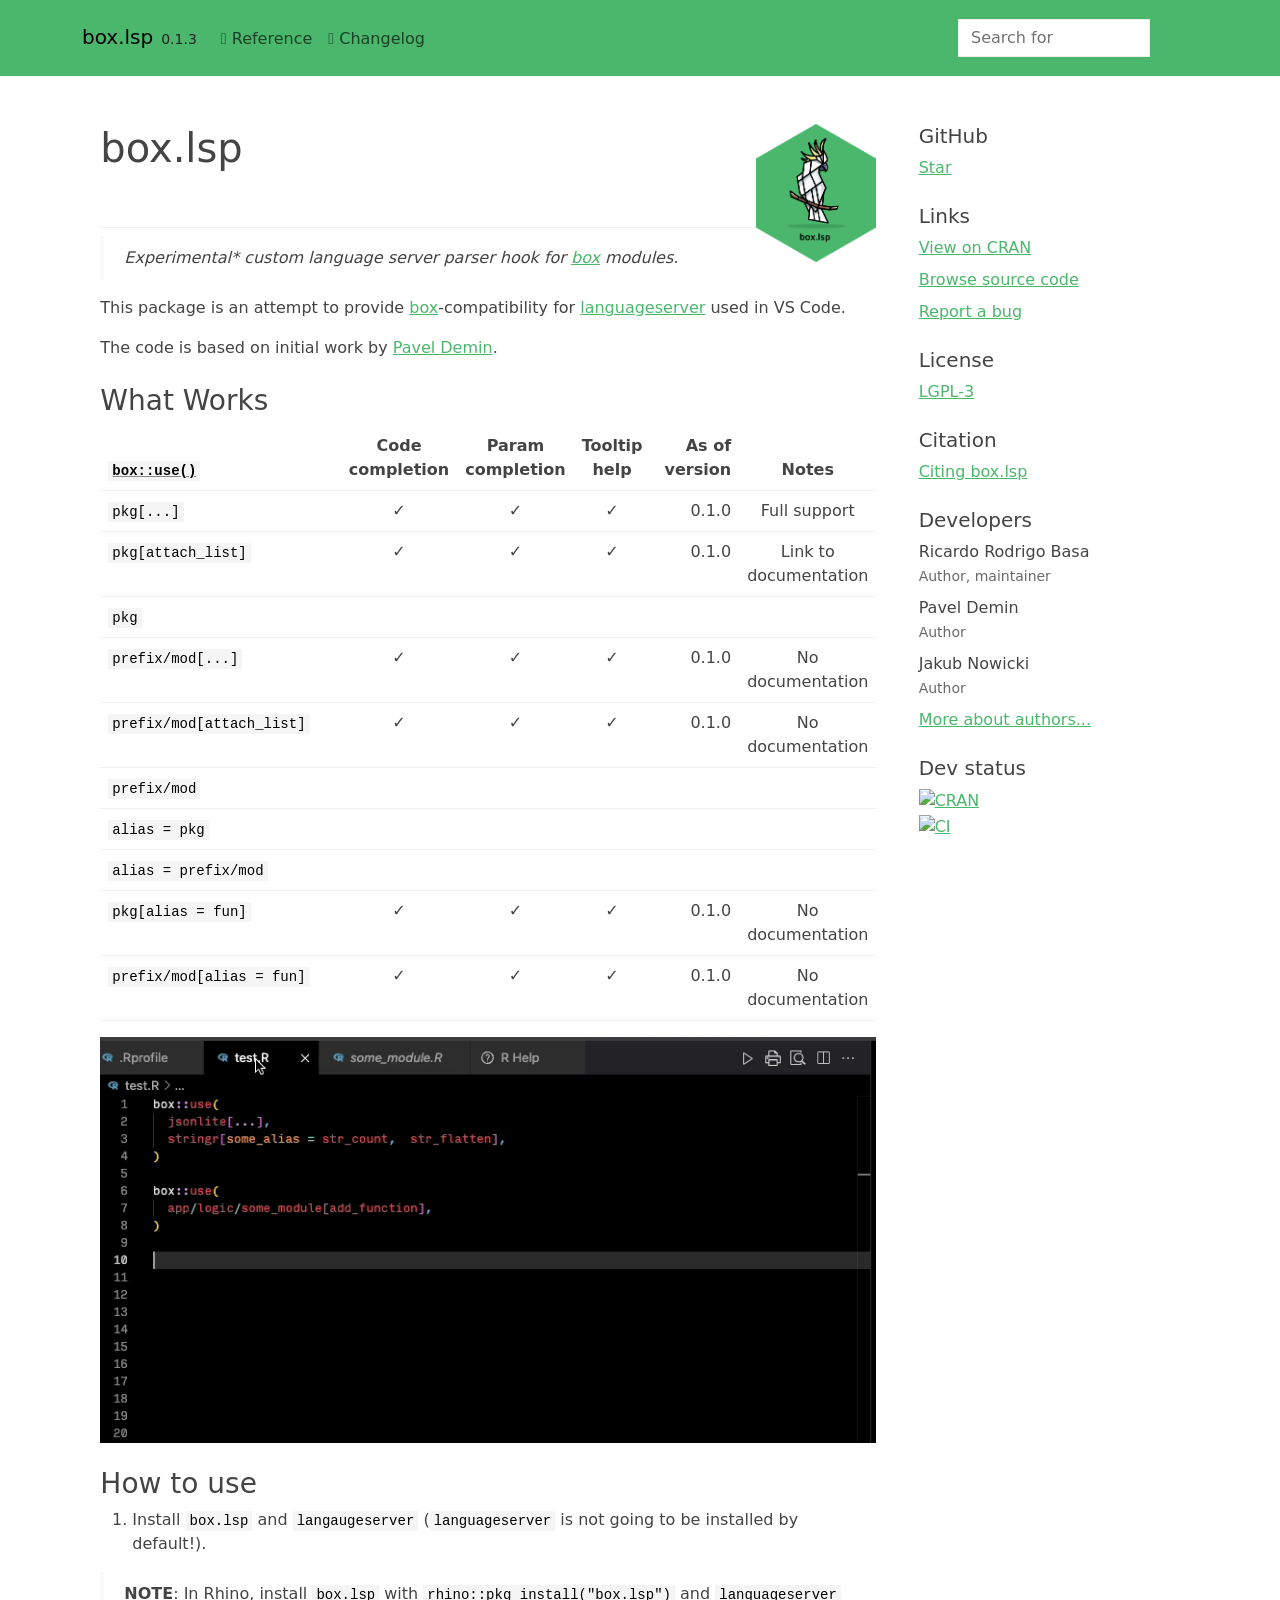
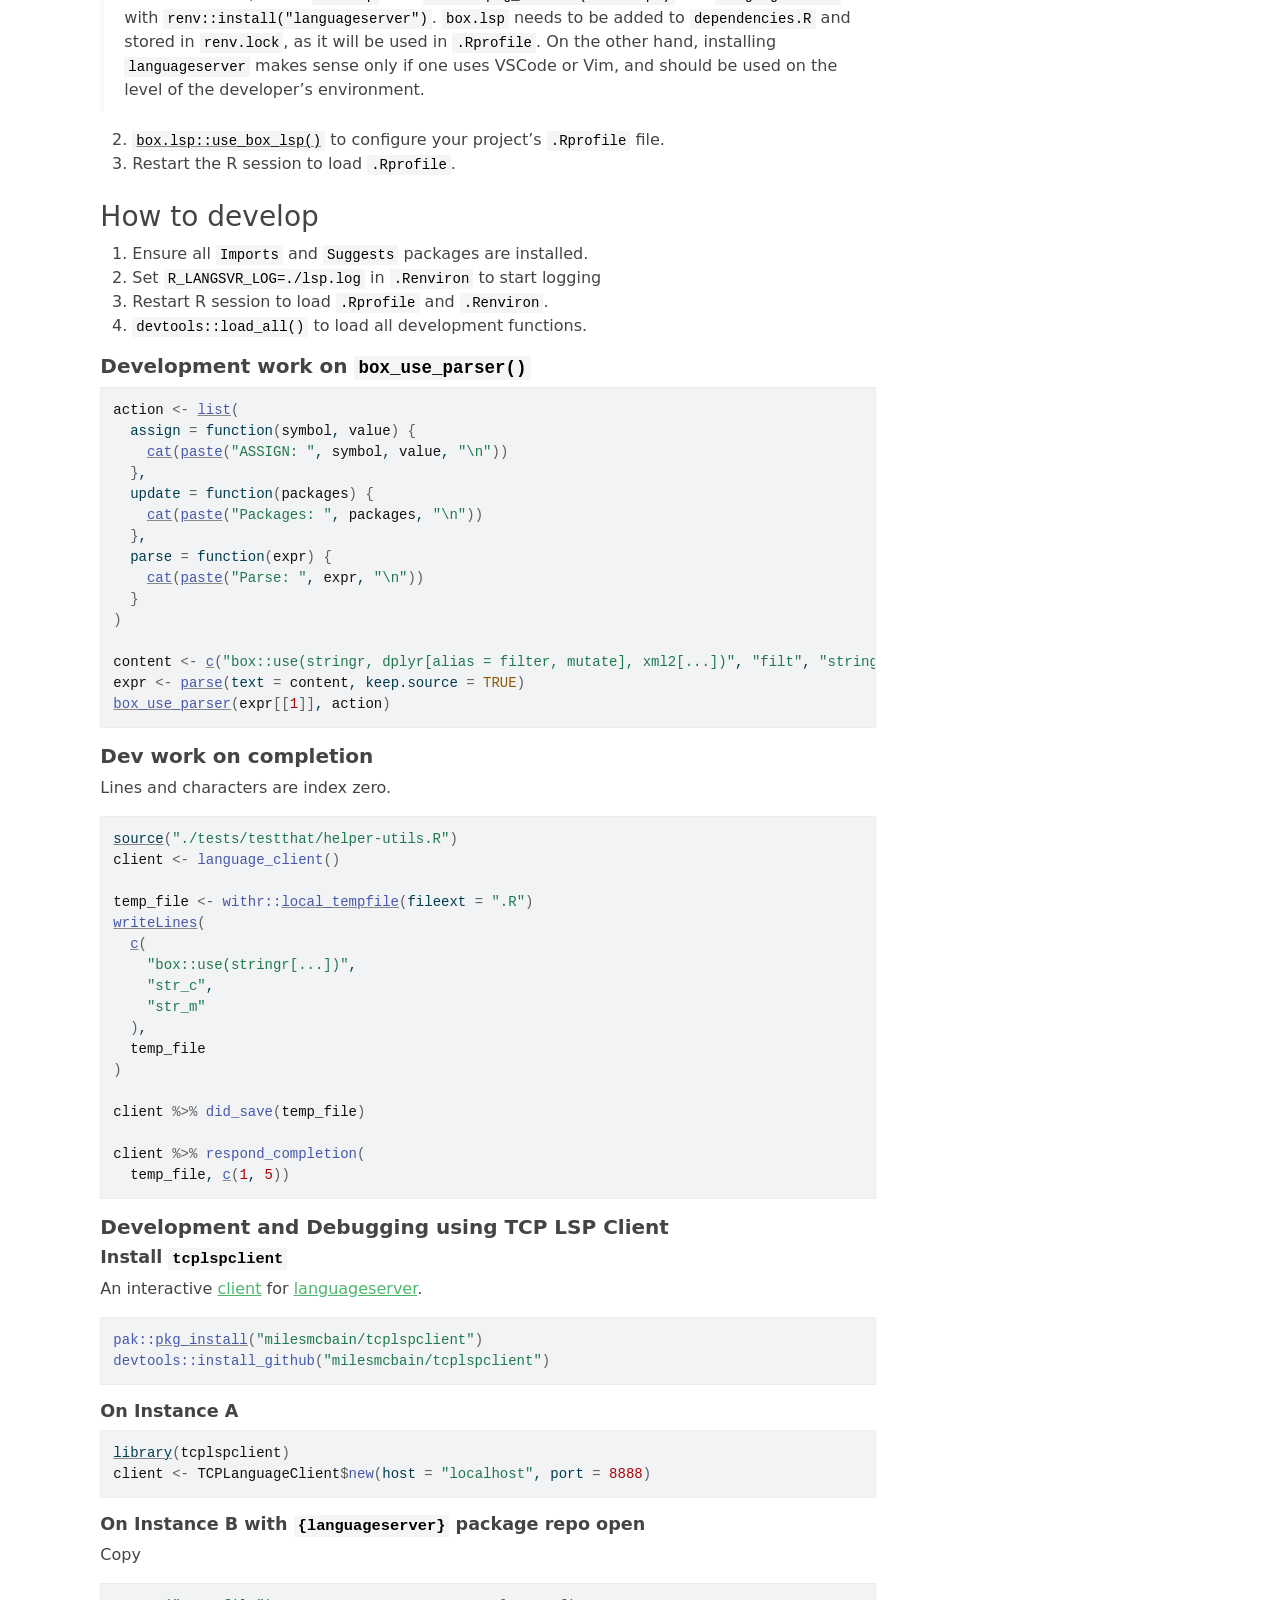
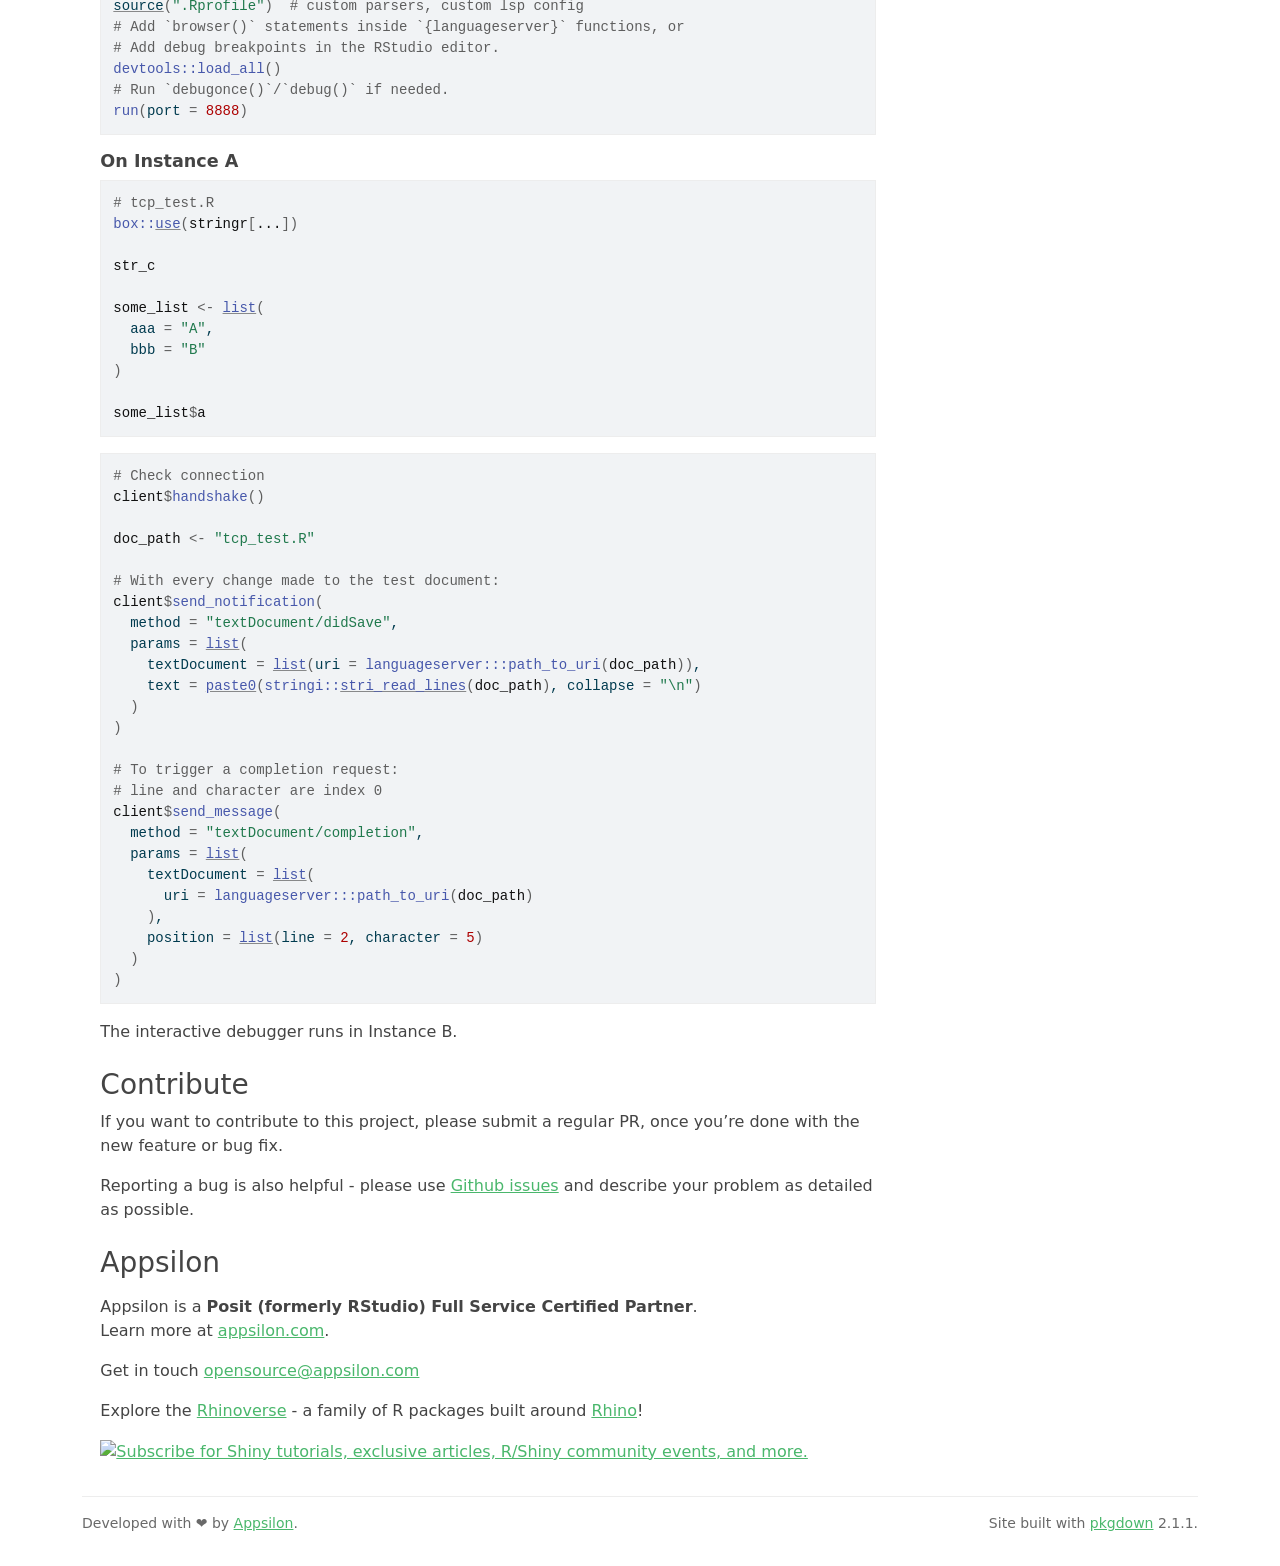
==== commit 8a3b5c91: "Built site for box.lsp@0.1.3: 70eaad0" ====
--- a/index.html
+++ b/index.html
@@ -41,7 +41,7 @@
 
     <a class="navbar-brand me-2" href="index.html">box.lsp</a>
 
-    <small class="nav-text text-muted me-auto" data-bs-toggle="tooltip" data-bs-placement="bottom" title="">0.1.2.9001</small>
+    <small class="nav-text text-muted me-auto" data-bs-toggle="tooltip" data-bs-placement="bottom" title="">0.1.3</small>
 
     <a href="https://rhinoverse.dev" class="external-link home"><i class="fa fa-lg fa-chevron-left"></i></a>
 
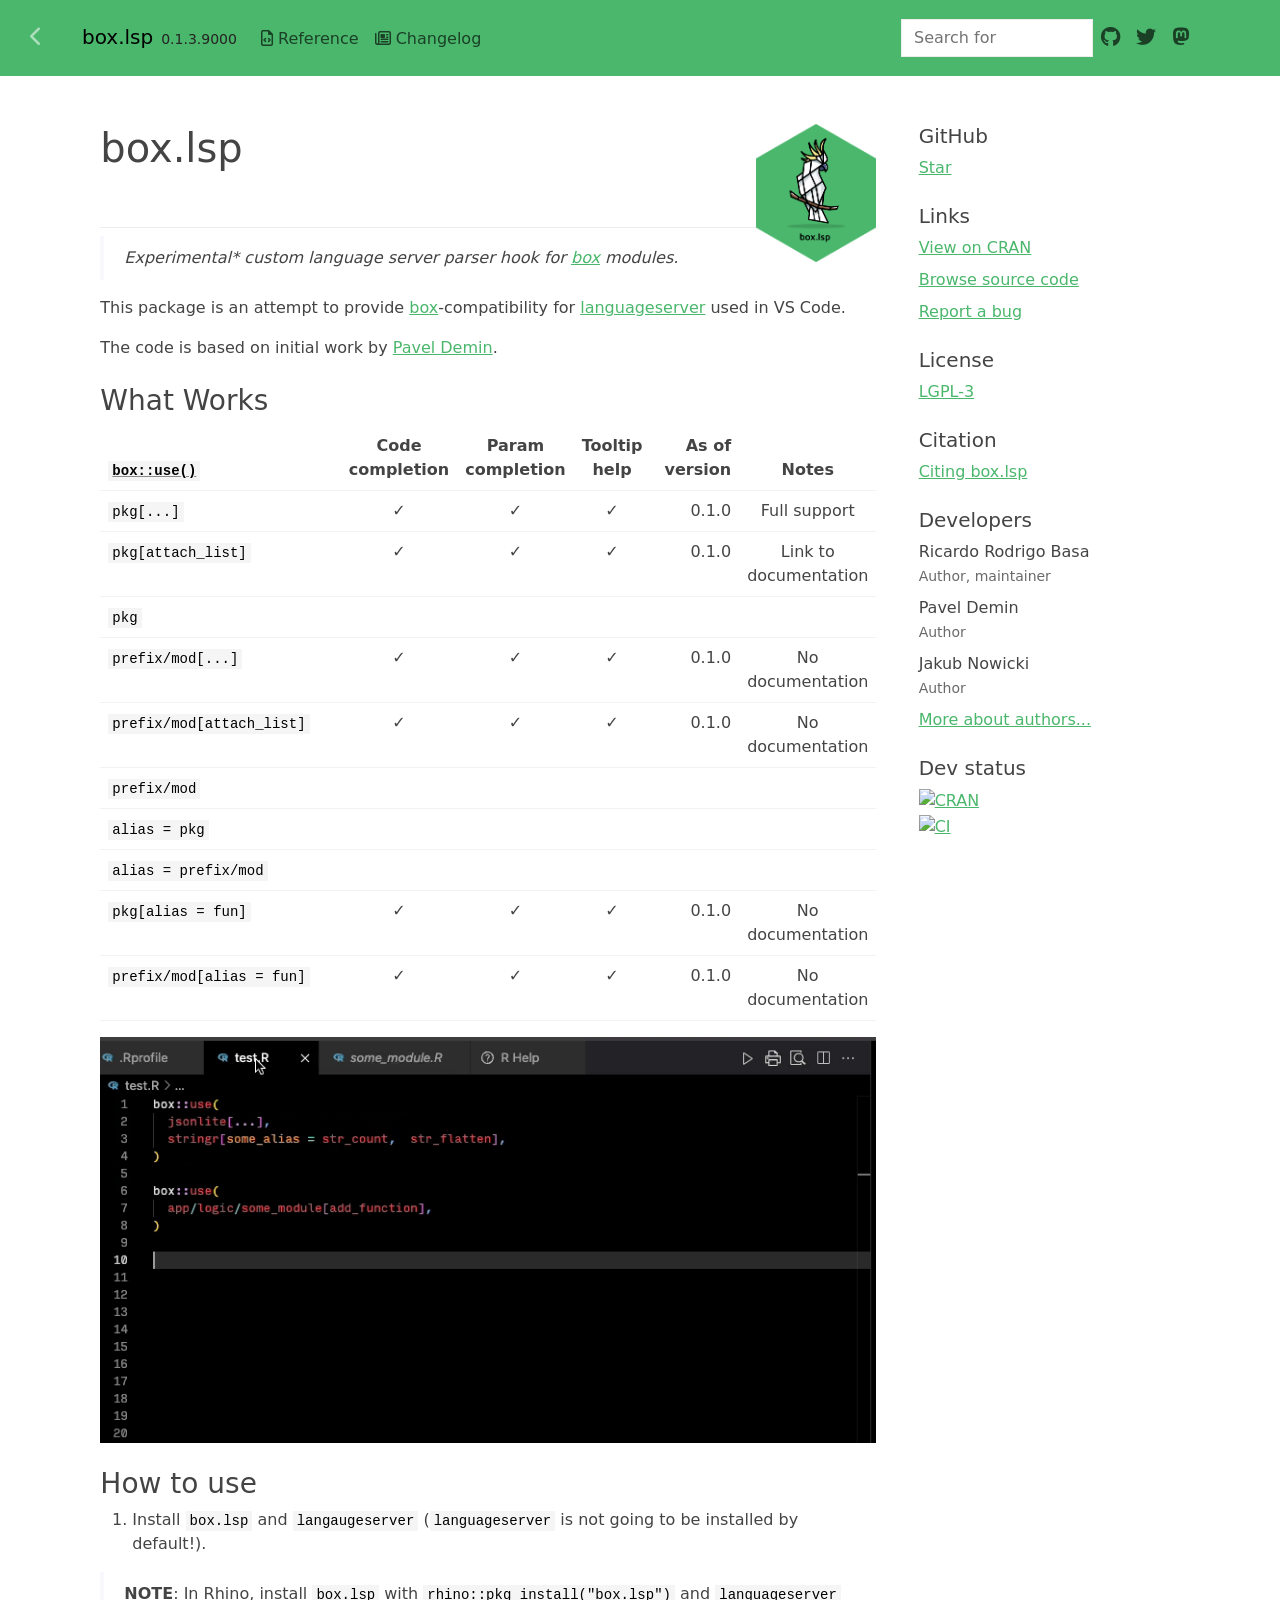
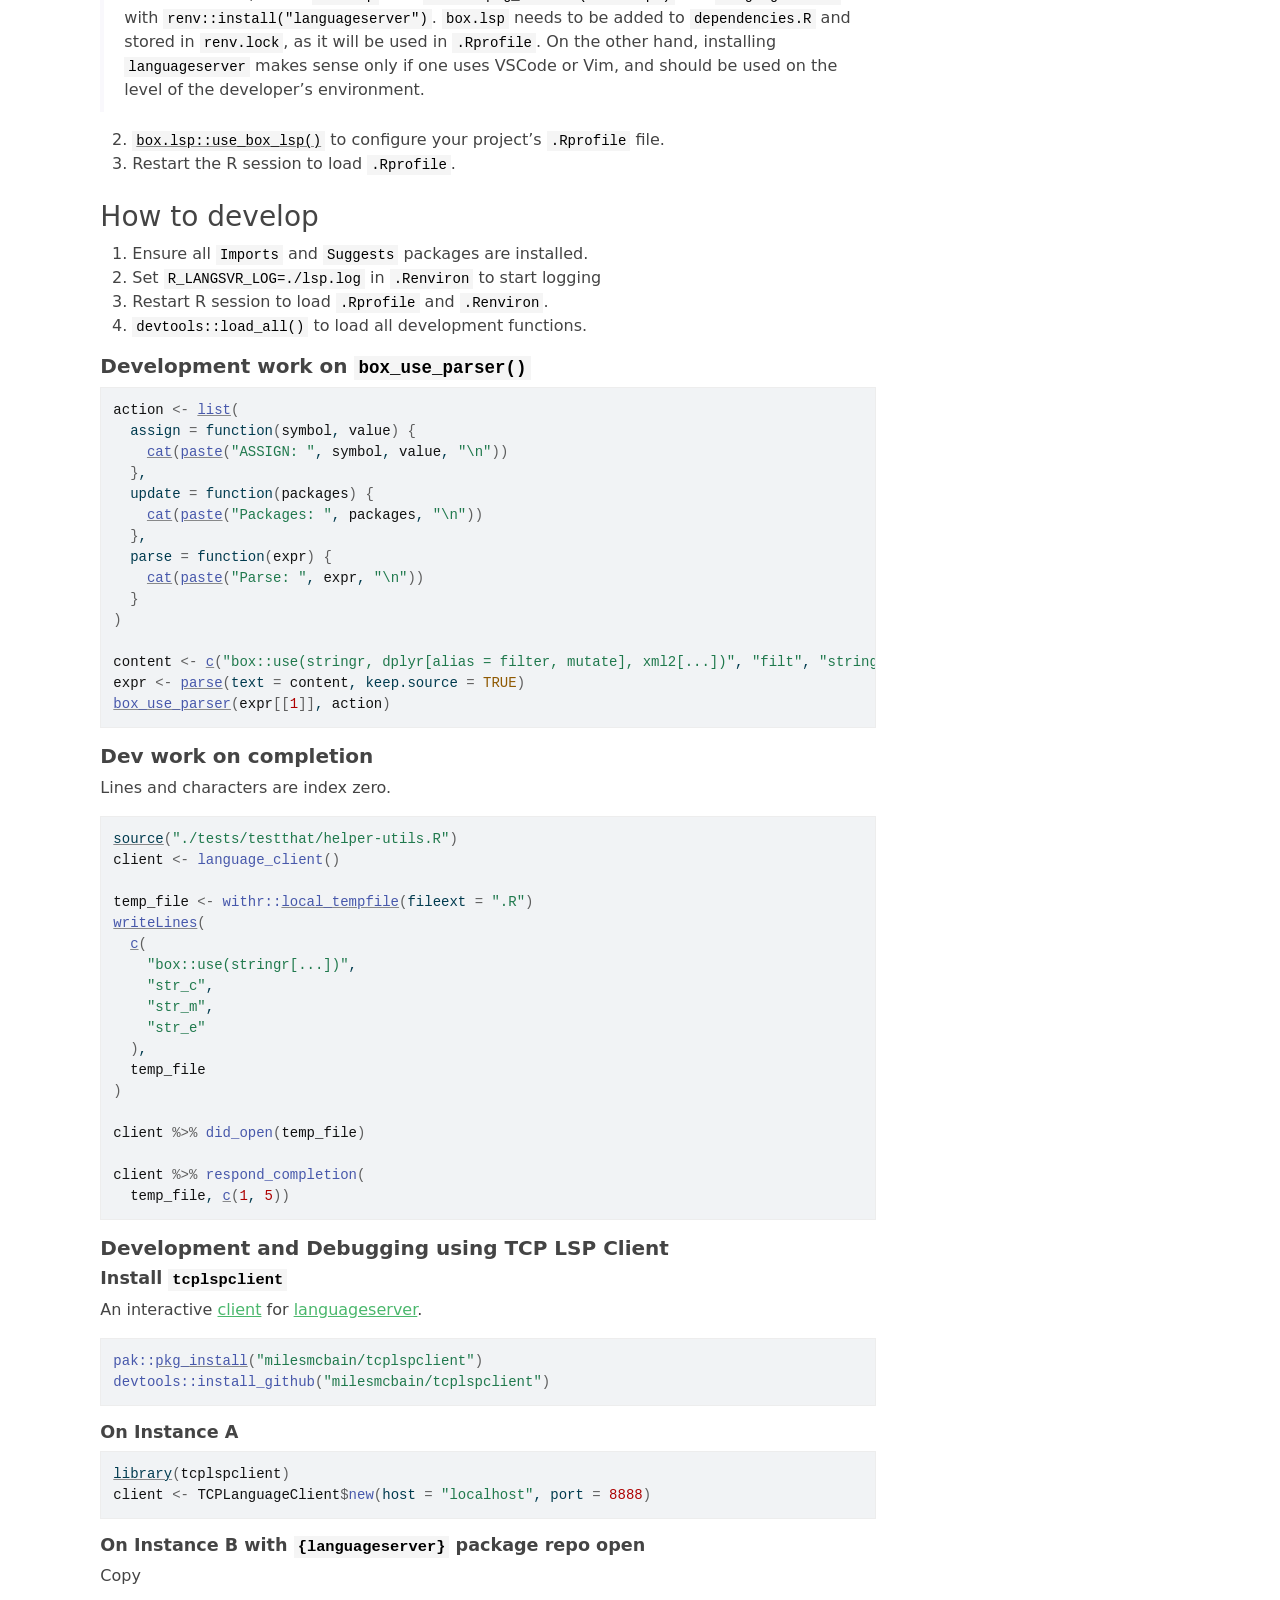
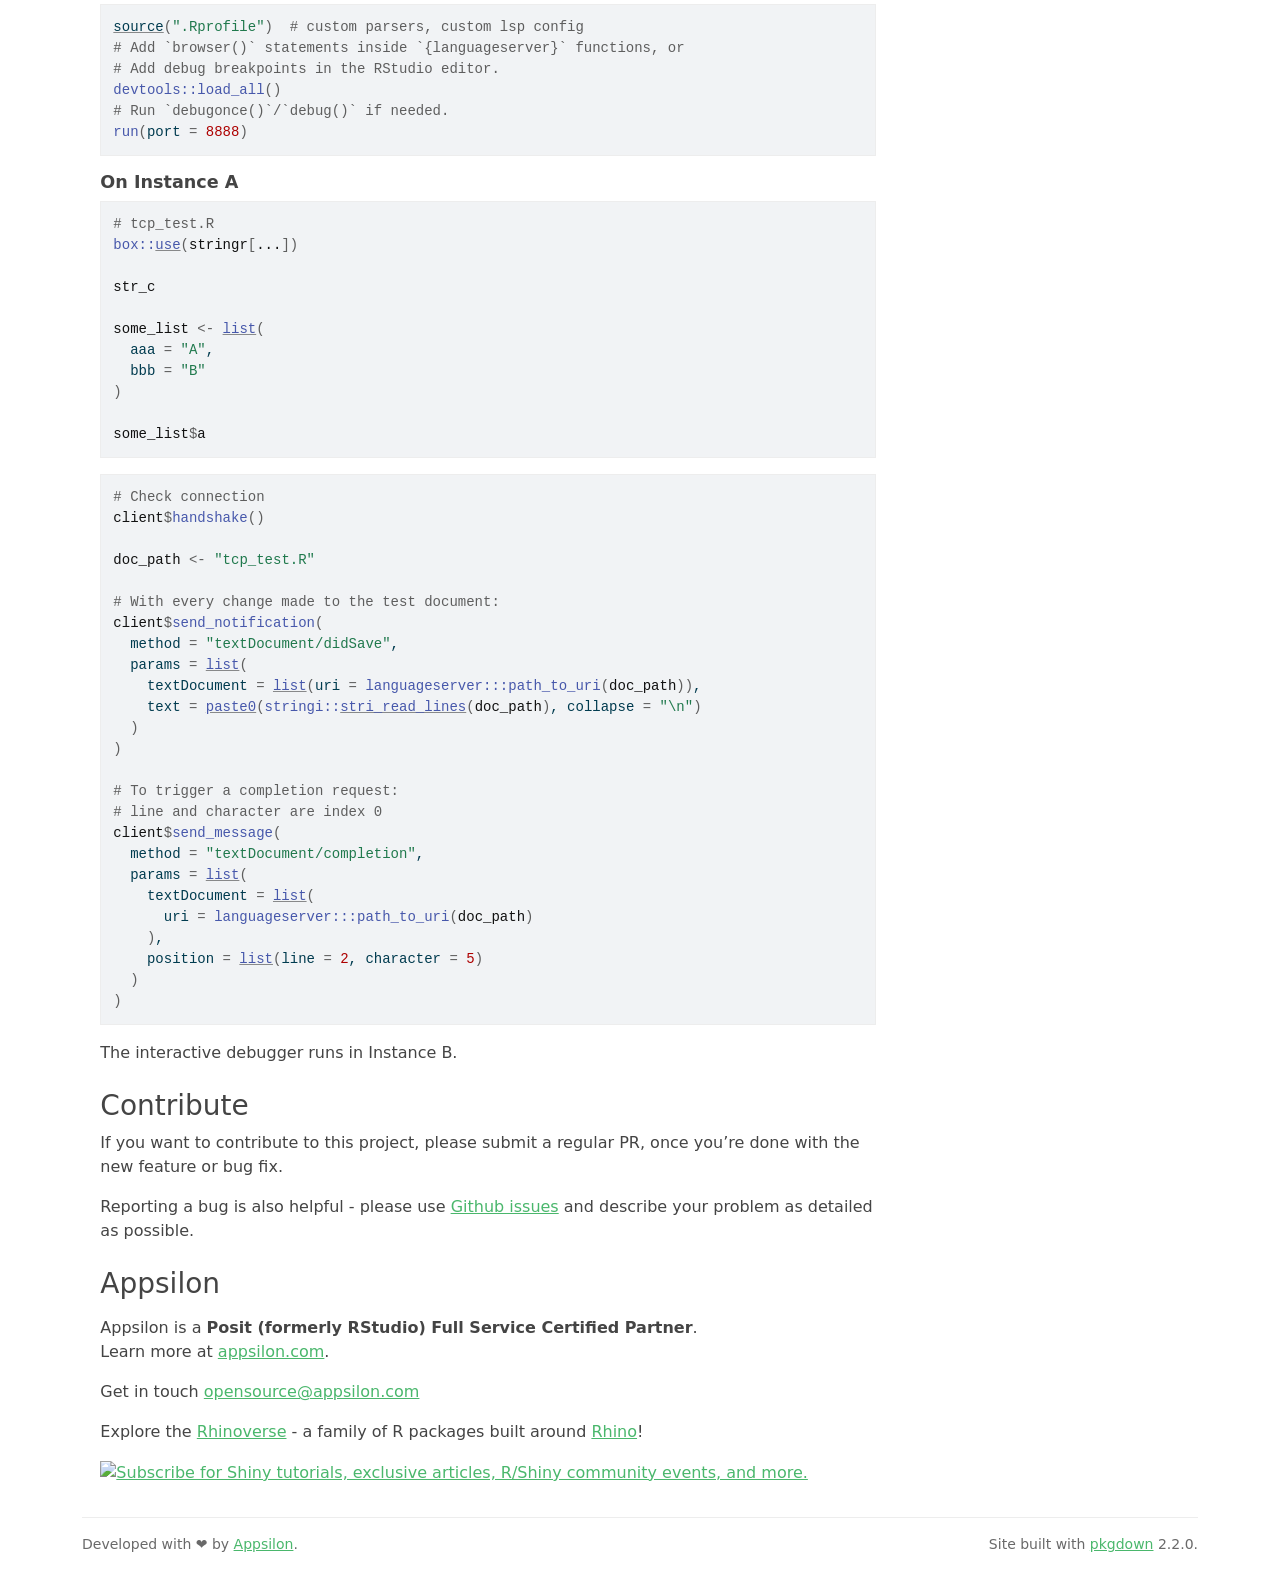
==== commit f7b5097b: "Built site for box.lsp@0.1.3.9000: 2550910" ====
--- a/index.html
+++ b/index.html
@@ -6,16 +6,15 @@
 <meta http-equiv="X-UA-Compatible" content="IE=edge">
 <meta name="viewport" content="width=device-width, initial-scale=1, shrink-to-fit=no">
 <title>Provides box Compatibility for languageserver • box.lsp</title>
-<!-- favicons --><link rel="icon" type="image/png" sizes="16x16" href="favicon-16x16.png">
-<link rel="icon" type="image/png" sizes="32x32" href="favicon-32x32.png">
-<link rel="apple-touch-icon" type="image/png" sizes="180x180" href="apple-touch-icon.png">
-<link rel="apple-touch-icon" type="image/png" sizes="120x120" href="apple-touch-icon-120x120.png">
-<link rel="apple-touch-icon" type="image/png" sizes="76x76" href="apple-touch-icon-76x76.png">
-<link rel="apple-touch-icon" type="image/png" sizes="60x60" href="apple-touch-icon-60x60.png">
+<!-- favicons --><link rel="icon" type="image/png" sizes="96x96" href="favicon-96x96.png">
+<link rel="icon" type="”image/svg+xml”" href="favicon.svg">
+<link rel="apple-touch-icon" sizes="180x180" href="apple-touch-icon.png">
+<link rel="icon" sizes="any" href="favicon.ico">
+<link rel="manifest" href="site.webmanifest">
 <script src="deps/jquery-3.6.0/jquery-3.6.0.min.js"></script><meta name="viewport" content="width=device-width, initial-scale=1, shrink-to-fit=no">
 <link href="deps/bootstrap-5.3.1/bootstrap.min.css" rel="stylesheet">
-<script src="deps/bootstrap-5.3.1/bootstrap.bundle.min.js"></script><link href="deps/font-awesome-6.4.2/css/all.min.css" rel="stylesheet">
-<link href="deps/font-awesome-6.4.2/css/v4-shims.min.css" rel="stylesheet">
+<script src="deps/bootstrap-5.3.1/bootstrap.bundle.min.js"></script><link href="deps/font-awesome-6.5.2/css/all.min.css" rel="stylesheet">
+<link href="deps/font-awesome-6.5.2/css/v4-shims.min.css" rel="stylesheet">
 <script src="deps/headroom-0.11.0/headroom.min.js"></script><script src="deps/headroom-0.11.0/jQuery.headroom.min.js"></script><script src="deps/bootstrap-toc-1.0.1/bootstrap-toc.min.js"></script><script src="deps/clipboard.js-2.0.11/clipboard.min.js"></script><script src="deps/search-1.0.0/autocomplete.jquery.min.js"></script><script src="deps/search-1.0.0/fuse.min.js"></script><script src="deps/search-1.0.0/mark.min.js"></script><!-- pkgdown --><script src="pkgdown.js"></script><link href="extra.css" rel="stylesheet">
 <meta property="og:title" content="Provides box Compatibility for languageserver">
 <meta name="description" content="A box compatible custom language parser for the languageserver package to provide completion and signature hints in code editors.">
@@ -41,7 +40,7 @@
 
     <a class="navbar-brand me-2" href="index.html">box.lsp</a>
 
-    <small class="nav-text text-muted me-auto" data-bs-toggle="tooltip" data-bs-placement="bottom" title="">0.1.3</small>
+    <small class="nav-text text-muted me-auto" data-bs-toggle="tooltip" data-bs-placement="bottom" title="">0.1.3.9000</small>
 
     <a href="https://rhinoverse.dev" class="external-link home"><i class="fa fa-lg fa-chevron-left"></i></a>
 
@@ -245,12 +244,13 @@
 <span>  <span class="fu"><a href="https://rdrr.io/r/base/c.html" class="external-link">c</a></span><span class="op">(</span></span>
 <span>    <span class="st">"box::use(stringr[...])"</span>,</span>
 <span>    <span class="st">"str_c"</span>,</span>
-<span>    <span class="st">"str_m"</span></span>
+<span>    <span class="st">"str_m"</span>,</span>
+<span>    <span class="st">"str_e"</span></span>
 <span>  <span class="op">)</span>,</span>
 <span>  <span class="va">temp_file</span></span>
 <span><span class="op">)</span></span>
 <span></span>
-<span><span class="va">client</span> <span class="op">%&gt;%</span> <span class="fu">did_save</span><span class="op">(</span><span class="va">temp_file</span><span class="op">)</span></span>
+<span><span class="va">client</span> <span class="op">%&gt;%</span> <span class="fu">did_open</span><span class="op">(</span><span class="va">temp_file</span><span class="op">)</span></span>
 <span></span>
 <span><span class="va">client</span> <span class="op">%&gt;%</span> <span class="fu">respond_completion</span><span class="op">(</span></span>
 <span>  <span class="va">temp_file</span>, <span class="fu"><a href="https://rdrr.io/r/base/c.html" class="external-link">c</a></span><span class="op">(</span><span class="fl">1</span>, <span class="fl">5</span><span class="op">)</span><span class="op">)</span></span></code></pre></div>
@@ -381,9 +381,9 @@
 <div class="developers">
 <h2 data-toc-skip>Developers</h2>
 <ul class="list-unstyled">
-<li>Ricardo Rodrigo Basa <br><small class="roles"> Author, maintainer </small>  </li>
-<li>Pavel Demin <br><small class="roles"> Author </small>  </li>
-<li>Jakub Nowicki <br><small class="roles"> Author </small>  </li>
+<li>Ricardo Rodrigo Basa <br><small class="roles"> Author, maintainer </small>   </li>
+<li>Pavel Demin <br><small class="roles"> Author </small>   </li>
+<li>Jakub Nowicki <br><small class="roles"> Author </small>   </li>
 <li><a href="authors.html">More about authors...</a></li>
 </ul>
 </div>
@@ -405,7 +405,7 @@
 </div>
 
 <div class="pkgdown-footer-right">
-  <p>Site built with <a href="https://pkgdown.r-lib.org/" class="external-link">pkgdown</a> 2.1.1.</p>
+  <p>Site built with <a href="https://pkgdown.r-lib.org/" class="external-link">pkgdown</a> 2.2.0.</p>
 </div>
 
     </footer>
--- a/deps/font-awesome-6.5.2/css/v4-shims.min.css
+++ b/deps/font-awesome-6.5.2/css/v4-shims.min.css
@@ -0,0 +1,6 @@
+/*!
+ * Font Awesome Free 6.5.2 by @fontawesome - https://fontawesome.com
+ * License - https://fontawesome.com/license/free (Icons: CC BY 4.0, Fonts: SIL OFL 1.1, Code: MIT License)
+ * Copyright 2024 Fonticons, Inc.
+ */
+.fa.fa-glass:before{content:"\f000"}.fa.fa-envelope-o{font-family:"Font Awesome 6 Free";font-weight:400}.fa.fa-envelope-o:before{content:"\f0e0"}.fa.fa-star-o{font-family:"Font Awesome 6 Free";font-weight:400}.fa.fa-star-o:before{content:"\f005"}.fa.fa-close:before,.fa.fa-remove:before{content:"\f00d"}.fa.fa-gear:before{content:"\f013"}.fa.fa-trash-o{font-family:"Font Awesome 6 Free";font-weight:400}.fa.fa-trash-o:before{content:"\f2ed"}.fa.fa-home:before{content:"\f015"}.fa.fa-file-o{font-family:"Font Awesome 6 Free";font-weight:400}.fa.fa-file-o:before{content:"\f15b"}.fa.fa-clock-o{font-family:"Font Awesome 6 Free";font-weight:400}.fa.fa-clock-o:before{content:"\f017"}.fa.fa-arrow-circle-o-down{font-family:"Font Awesome 6 Free";font-weight:400}.fa.fa-arrow-circle-o-down:before{content:"\f358"}.fa.fa-arrow-circle-o-up{font-family:"Font Awesome 6 Free";font-weight:400}.fa.fa-arrow-circle-o-up:before{content:"\f35b"}.fa.fa-play-circle-o{font-family:"Font Awesome 6 Free";font-weight:400}.fa.fa-play-circle-o:before{content:"\f144"}.fa.fa-repeat:before,.fa.fa-rotate-right:before{content:"\f01e"}.fa.fa-refresh:before{content:"\f021"}.fa.fa-list-alt{font-family:"Font Awesome 6 Free";font-weight:400}.fa.fa-list-alt:before{content:"\f022"}.fa.fa-dedent:before{content:"\f03b"}.fa.fa-video-camera:before{content:"\f03d"}.fa.fa-picture-o{font-family:"Font Awesome 6 Free";font-weight:400}.fa.fa-picture-o:before{content:"\f03e"}.fa.fa-photo{font-family:"Font Awesome 6 Free";font-weight:400}.fa.fa-photo:before{content:"\f03e"}.fa.fa-image{font-family:"Font Awesome 6 Free";font-weight:400}.fa.fa-image:before{content:"\f03e"}.fa.fa-map-marker:before{content:"\f3c5"}.fa.fa-pencil-square-o{font-family:"Font Awesome 6 Free";font-weight:400}.fa.fa-pencil-square-o:before{content:"\f044"}.fa.fa-edit{font-family:"Font Awesome 6 Free";font-weight:400}.fa.fa-edit:before{content:"\f044"}.fa.fa-share-square-o:before{content:"\f14d"}.fa.fa-check-square-o{font-family:"Font Awesome 6 Free";font-weight:400}.fa.fa-check-square-o:before{content:"\f14a"}.fa.fa-arrows:before{content:"\f0b2"}.fa.fa-times-circle-o{font-family:"Font Awesome 6 Free";font-weight:400}.fa.fa-times-circle-o:before{content:"\f057"}.fa.fa-check-circle-o{font-family:"Font Awesome 6 Free";font-weight:400}.fa.fa-check-circle-o:before{content:"\f058"}.fa.fa-mail-forward:before{content:"\f064"}.fa.fa-expand:before{content:"\f424"}.fa.fa-compress:before{content:"\f422"}.fa.fa-eye,.fa.fa-eye-slash{font-family:"Font Awesome 6 Free";font-weight:400}.fa.fa-warning:before{content:"\f071"}.fa.fa-calendar:before{content:"\f073"}.fa.fa-arrows-v:before{content:"\f338"}.fa.fa-arrows-h:before{content:"\f337"}.fa.fa-bar-chart-o:before,.fa.fa-bar-chart:before{content:"\e0e3"}.fa.fa-twitter-square{font-family:"Font Awesome 6 Brands";font-weight:400}.fa.fa-twitter-square:before{content:"\f081"}.fa.fa-facebook-square{font-family:"Font Awesome 6 Brands";font-weight:400}.fa.fa-facebook-square:before{content:"\f082"}.fa.fa-gears:before{content:"\f085"}.fa.fa-thumbs-o-up{font-family:"Font Awesome 6 Free";font-weight:400}.fa.fa-thumbs-o-up:before{content:"\f164"}.fa.fa-thumbs-o-down{font-family:"Font Awesome 6 Free";font-weight:400}.fa.fa-thumbs-o-down:before{content:"\f165"}.fa.fa-heart-o{font-family:"Font Awesome 6 Free";font-weight:400}.fa.fa-heart-o:before{content:"\f004"}.fa.fa-sign-out:before{content:"\f2f5"}.fa.fa-linkedin-square{font-family:"Font Awesome 6 Brands";font-weight:400}.fa.fa-linkedin-square:before{content:"\f08c"}.fa.fa-thumb-tack:before{content:"\f08d"}.fa.fa-external-link:before{content:"\f35d"}.fa.fa-sign-in:before{content:"\f2f6"}.fa.fa-github-square{font-family:"Font Awesome 6 Brands";font-weight:400}.fa.fa-github-square:before{content:"\f092"}.fa.fa-lemon-o{font-family:"Font Awesome 6 Free";font-weight:400}.fa.fa-lemon-o:before{content:"\f094"}.fa.fa-square-o{font-family:"Font Awesome 6 Free";font-weight:400}.fa.fa-square-o:before{content:"\f0c8"}.fa.fa-bookmark-o{font-family:"Font Awesome 6 Free";font-weight:400}.fa.fa-bookmark-o:before{content:"\f02e"}.fa.fa-facebook,.fa.fa-twitter{font-family:"Font Awesome 6 Brands";font-weight:400}.fa.fa-facebook:before{content:"\f39e"}.fa.fa-facebook-f{font-family:"Font Awesome 6 Brands";font-weight:400}.fa.fa-facebook-f:before{content:"\f39e"}.fa.fa-github{font-family:"Font Awesome 6 Brands";font-weight:400}.fa.fa-credit-card{font-family:"Font Awesome 6 Free";font-weight:400}.fa.fa-feed:before{content:"\f09e"}.fa.fa-hdd-o{font-family:"Font Awesome 6 Free";font-weight:400}.fa.fa-hdd-o:before{content:"\f0a0"}.fa.fa-hand-o-right{font-family:"Font Awesome 6 Free";font-weight:400}.fa.fa-hand-o-right:before{content:"\f0a4"}.fa.fa-hand-o-left{font-family:"Font Awesome 6 Free";font-weight:400}.fa.fa-hand-o-left:before{content:"\f0a5"}.fa.fa-hand-o-up{font-family:"Font Awesome 6 Free";font-weight:400}.fa.fa-hand-o-up:before{content:"\f0a6"}.fa.fa-hand-o-down{font-family:"Font Awesome 6 Free";font-weight:400}.fa.fa-hand-o-down:before{content:"\f0a7"}.fa.fa-globe:before{content:"\f57d"}.fa.fa-tasks:before{content:"\f828"}.fa.fa-arrows-alt:before{content:"\f31e"}.fa.fa-group:before{content:"\f0c0"}.fa.fa-chain:before{content:"\f0c1"}.fa.fa-cut:before{content:"\f0c4"}.fa.fa-files-o{font-family:"Font Awesome 6 Free";font-weight:400}.fa.fa-files-o:before{content:"\f0c5"}.fa.fa-floppy-o{font-family:"Font Awesome 6 Free";font-weight:400}.fa.fa-floppy-o:before{content:"\f0c7"}.fa.fa-save{font-family:"Font Awesome 6 Free";font-weight:400}.fa.fa-save:before{content:"\f0c7"}.fa.fa-navicon:before,.fa.fa-reorder:before{content:"\f0c9"}.fa.fa-magic:before{content:"\e2ca"}.fa.fa-pinterest,.fa.fa-pinterest-square{font-family:"Font Awesome 6 Brands";font-weight:400}.fa.fa-pinterest-square:before{content:"\f0d3"}.fa.fa-google-plus-square{font-family:"Font Awesome 6 Brands";font-weight:400}.fa.fa-google-plus-square:before{content:"\f0d4"}.fa.fa-google-plus{font-family:"Font Awesome 6 Brands";font-weight:400}.fa.fa-google-plus:before{content:"\f0d5"}.fa.fa-money:before{content:"\f3d1"}.fa.fa-unsorted:before{content:"\f0dc"}.fa.fa-sort-desc:before{content:"\f0dd"}.fa.fa-sort-asc:before{content:"\f0de"}.fa.fa-linkedin{font-family:"Font Awesome 6 Brands";font-weight:400}.fa.fa-linkedin:before{content:"\f0e1"}.fa.fa-rotate-left:before{content:"\f0e2"}.fa.fa-legal:before{content:"\f0e3"}.fa.fa-dashboard:before,.fa.fa-tachometer:before{content:"\f625"}.fa.fa-comment-o{font-family:"Font Awesome 6 Free";font-weight:400}.fa.fa-comment-o:before{content:"\f075"}.fa.fa-comments-o{font-family:"Font Awesome 6 Free";font-weight:400}.fa.fa-comments-o:before{content:"\f086"}.fa.fa-flash:before{content:"\f0e7"}.fa.fa-clipboard:before{content:"\f0ea"}.fa.fa-lightbulb-o{font-family:"Font Awesome 6 Free";font-weight:400}.fa.fa-lightbulb-o:before{content:"\f0eb"}.fa.fa-exchange:before{content:"\f362"}.fa.fa-cloud-download:before{content:"\f0ed"}.fa.fa-cloud-upload:before{content:"\f0ee"}.fa.fa-bell-o{font-family:"Font Awesome 6 Free";font-weight:400}.fa.fa-bell-o:before{content:"\f0f3"}.fa.fa-cutlery:before{content:"\f2e7"}.fa.fa-file-text-o{font-family:"Font Awesome 6 Free";font-weight:400}.fa.fa-file-text-o:before{content:"\f15c"}.fa.fa-building-o{font-family:"Font Awesome 6 Free";font-weight:400}.fa.fa-building-o:before{content:"\f1ad"}.fa.fa-hospital-o{font-family:"Font Awesome 6 Free";font-weight:400}.fa.fa-hospital-o:before{content:"\f0f8"}.fa.fa-tablet:before{content:"\f3fa"}.fa.fa-mobile-phone:before,.fa.fa-mobile:before{content:"\f3cd"}.fa.fa-circle-o{font-family:"Font Awesome 6 Free";font-weight:400}.fa.fa-circle-o:before{content:"\f111"}.fa.fa-mail-reply:before{content:"\f3e5"}.fa.fa-github-alt{font-family:"Font Awesome 6 Brands";font-weight:400}.fa.fa-folder-o{font-family:"Font Awesome 6 Free";font-weight:400}.fa.fa-folder-o:before{content:"\f07b"}.fa.fa-folder-open-o{font-family:"Font Awesome 6 Free";font-weight:400}.fa.fa-folder-open-o:before{content:"\f07c"}.fa.fa-smile-o{font-family:"Font Awesome 6 Free";font-weight:400}.fa.fa-smile-o:before{content:"\f118"}.fa.fa-frown-o{font-family:"Font Awesome 6 Free";font-weight:400}.fa.fa-frown-o:before{content:"\f119"}.fa.fa-meh-o{font-family:"Font Awesome 6 Free";font-weight:400}.fa.fa-meh-o:before{content:"\f11a"}.fa.fa-keyboard-o{font-family:"Font Awesome 6 Free";font-weight:400}.fa.fa-keyboard-o:before{content:"\f11c"}.fa.fa-flag-o{font-family:"Font Awesome 6 Free";font-weight:400}.fa.fa-flag-o:before{content:"\f024"}.fa.fa-mail-reply-all:before{content:"\f122"}.fa.fa-star-half-o{font-family:"Font Awesome 6 Free";font-weight:400}.fa.fa-star-half-o:before{content:"\f5c0"}.fa.fa-star-half-empty{font-family:"Font Awesome 6 Free";font-weight:400}.fa.fa-star-half-empty:before{content:"\f5c0"}.fa.fa-star-half-full{font-family:"Font Awesome 6 Free";font-weight:400}.fa.fa-star-half-full:before{content:"\f5c0"}.fa.fa-code-fork:before{content:"\f126"}.fa.fa-chain-broken:before,.fa.fa-unlink:before{content:"\f127"}.fa.fa-calendar-o{font-family:"Font Awesome 6 Free";font-weight:400}.fa.fa-calendar-o:before{content:"\f133"}.fa.fa-css3,.fa.fa-html5,.fa.fa-maxcdn{font-family:"Font Awesome 6 Brands";font-weight:400}.fa.fa-unlock-alt:before{content:"\f09c"}.fa.fa-minus-square-o{font-family:"Font Awesome 6 Free";font-weight:400}.fa.fa-minus-square-o:before{content:"\f146"}.fa.fa-level-up:before{content:"\f3bf"}.fa.fa-level-down:before{content:"\f3be"}.fa.fa-pencil-square:before{content:"\f14b"}.fa.fa-external-link-square:before{content:"\f360"}.fa.fa-compass{font-family:"Font Awesome 6 Free";font-weight:400}.fa.fa-caret-square-o-down{font-family:"Font Awesome 6 Free";font-weight:400}.fa.fa-caret-square-o-down:before{content:"\f150"}.fa.fa-toggle-down{font-family:"Font Awesome 6 Free";font-weight:400}.fa.fa-toggle-down:before{content:"\f150"}.fa.fa-caret-square-o-up{font-family:"Font Awesome 6 Free";font-weight:400}.fa.fa-caret-square-o-up:before{content:"\f151"}.fa.fa-toggle-up{font-family:"Font Awesome 6 Free";font-weight:400}.fa.fa-toggle-up:before{content:"\f151"}.fa.fa-caret-square-o-right{font-family:"Font Awesome 6 Free";font-weight:400}.fa.fa-caret-square-o-right:before{content:"\f152"}.fa.fa-toggle-right{font-family:"Font Awesome 6 Free";font-weight:400}.fa.fa-toggle-right:before{content:"\f152"}.fa.fa-eur:before,.fa.fa-euro:before{content:"\f153"}.fa.fa-gbp:before{content:"\f154"}.fa.fa-dollar:before,.fa.fa-usd:before{content:"\24"}.fa.fa-inr:before,.fa.fa-rupee:before{content:"\e1bc"}.fa.fa-cny:before,.fa.fa-jpy:before,.fa.fa-rmb:before,.fa.fa-yen:before{content:"\f157"}.fa.fa-rouble:before,.fa.fa-rub:before,.fa.fa-ruble:before{content:"\f158"}.fa.fa-krw:before,.fa.fa-won:before{content:"\f159"}.fa.fa-bitcoin,.fa.fa-btc{font-family:"Font Awesome 6 Brands";font-weight:400}.fa.fa-bitcoin:before{content:"\f15a"}.fa.fa-file-text:before{content:"\f15c"}.fa.fa-sort-alpha-asc:before{content:"\f15d"}.fa.fa-sort-alpha-desc:before{content:"\f881"}.fa.fa-sort-amount-asc:before{content:"\f884"}.fa.fa-sort-amount-desc:before{content:"\f160"}.fa.fa-sort-numeric-asc:before{content:"\f162"}.fa.fa-sort-numeric-desc:before{content:"\f886"}.fa.fa-youtube-square{font-family:"Font Awesome 6 Brands";font-weight:400}.fa.fa-youtube-square:before{content:"\f431"}.fa.fa-xing,.fa.fa-xing-square,.fa.fa-youtube{font-family:"Font Awesome 6 Brands";font-weight:400}.fa.fa-xing-square:before{content:"\f169"}.fa.fa-youtube-play{font-family:"Font Awesome 6 Brands";font-weight:400}.fa.fa-youtube-play:before{content:"\f167"}.fa.fa-adn,.fa.fa-bitbucket,.fa.fa-bitbucket-square,.fa.fa-dropbox,.fa.fa-flickr,.fa.fa-instagram,.fa.fa-stack-overflow{font-family:"Font Awesome 6 Brands";font-weight:400}.fa.fa-bitbucket-square:before{content:"\f171"}.fa.fa-tumblr,.fa.fa-tumblr-square{font-family:"Font Awesome 6 Brands";font-weight:400}.fa.fa-tumblr-square:before{content:"\f174"}.fa.fa-long-arrow-down:before{content:"\f309"}.fa.fa-long-arrow-up:before{content:"\f30c"}.fa.fa-long-arrow-left:before{content:"\f30a"}.fa.fa-long-arrow-right:before{content:"\f30b"}.fa.fa-android,.fa.fa-apple,.fa.fa-dribbble,.fa.fa-foursquare,.fa.fa-gittip,.fa.fa-gratipay,.fa.fa-linux,.fa.fa-skype,.fa.fa-trello,.fa.fa-windows{font-family:"Font Awesome 6 Brands";font-weight:400}.fa.fa-gittip:before{content:"\f184"}.fa.fa-sun-o{font-family:"Font Awesome 6 Free";font-weight:400}.fa.fa-sun-o:before{content:"\f185"}.fa.fa-moon-o{font-family:"Font Awesome 6 Free";font-weight:400}.fa.fa-moon-o:before{content:"\f186"}.fa.fa-pagelines,.fa.fa-renren,.fa.fa-stack-exchange,.fa.fa-vk,.fa.fa-weibo{font-family:"Font Awesome 6 Brands";font-weight:400}.fa.fa-arrow-circle-o-right{font-family:"Font Awesome 6 Free";font-weight:400}.fa.fa-arrow-circle-o-right:before{content:"\f35a"}.fa.fa-arrow-circle-o-left{font-family:"Font Awesome 6 Free";font-weight:400}.fa.fa-arrow-circle-o-left:before{content:"\f359"}.fa.fa-caret-square-o-left{font-family:"Font Awesome 6 Free";font-weight:400}.fa.fa-caret-square-o-left:before{content:"\f191"}.fa.fa-toggle-left{font-family:"Font Awesome 6 Free";font-weight:400}.fa.fa-toggle-left:before{content:"\f191"}.fa.fa-dot-circle-o{font-family:"Font Awesome 6 Free";font-weight:400}.fa.fa-dot-circle-o:before{content:"\f192"}.fa.fa-vimeo-square{font-family:"Font Awesome 6 Brands";font-weight:400}.fa.fa-vimeo-square:before{content:"\f194"}.fa.fa-try:before,.fa.fa-turkish-lira:before{content:"\e2bb"}.fa.fa-plus-square-o{font-family:"Font Awesome 6 Free";font-weight:400}.fa.fa-plus-square-o:before{content:"\f0fe"}.fa.fa-openid,.fa.fa-slack,.fa.fa-wordpress{font-family:"Font Awesome 6 Brands";font-weight:400}.fa.fa-bank:before,.fa.fa-institution:before{content:"\f19c"}.fa.fa-mortar-board:before{content:"\f19d"}.fa.fa-google,.fa.fa-reddit,.fa.fa-reddit-square,.fa.fa-yahoo{font-family:"Font Awesome 6 Brands";font-weight:400}.fa.fa-reddit-square:before{content:"\f1a2"}.fa.fa-behance,.fa.fa-behance-square,.fa.fa-delicious,.fa.fa-digg,.fa.fa-drupal,.fa.fa-joomla,.fa.fa-pied-piper-alt,.fa.fa-pied-piper-pp,.fa.fa-stumbleupon,.fa.fa-stumbleupon-circle{font-family:"Font Awesome 6 Brands";font-weight:400}.fa.fa-behance-square:before{content:"\f1b5"}.fa.fa-steam,.fa.fa-steam-square{font-family:"Font Awesome 6 Brands";font-weight:400}.fa.fa-steam-square:before{content:"\f1b7"}.fa.fa-automobile:before{content:"\f1b9"}.fa.fa-cab:before{content:"\f1ba"}.fa.fa-deviantart,.fa.fa-soundcloud,.fa.fa-spotify{font-family:"Font Awesome 6 Brands";font-weight:400}.fa.fa-file-pdf-o{font-family:"Font Awesome 6 Free";font-weight:400}.fa.fa-file-pdf-o:before{content:"\f1c1"}.fa.fa-file-word-o{font-family:"Font Awesome 6 Free";font-weight:400}.fa.fa-file-word-o:before{content:"\f1c2"}.fa.fa-file-excel-o{font-family:"Font Awesome 6 Free";font-weight:400}.fa.fa-file-excel-o:before{content:"\f1c3"}.fa.fa-file-powerpoint-o{font-family:"Font Awesome 6 Free";font-weight:400}.fa.fa-file-powerpoint-o:before{content:"\f1c4"}.fa.fa-file-image-o{font-family:"Font Awesome 6 Free";font-weight:400}.fa.fa-file-image-o:before{content:"\f1c5"}.fa.fa-file-photo-o{font-family:"Font Awesome 6 Free";font-weight:400}.fa.fa-file-photo-o:before{content:"\f1c5"}.fa.fa-file-picture-o{font-family:"Font Awesome 6 Free";font-weight:400}.fa.fa-file-picture-o:before{content:"\f1c5"}.fa.fa-file-archive-o{font-family:"Font Awesome 6 Free";font-weight:400}.fa.fa-file-archive-o:before{content:"\f1c6"}.fa.fa-file-zip-o{font-family:"Font Awesome 6 Free";font-weight:400}.fa.fa-file-zip-o:before{content:"\f1c6"}.fa.fa-file-audio-o{font-family:"Font Awesome 6 Free";font-weight:400}.fa.fa-file-audio-o:before{content:"\f1c7"}.fa.fa-file-sound-o{font-family:"Font Awesome 6 Free";font-weight:400}.fa.fa-file-sound-o:before{content:"\f1c7"}.fa.fa-file-video-o{font-family:"Font Awesome 6 Free";font-weight:400}.fa.fa-file-video-o:before{content:"\f1c8"}.fa.fa-file-movie-o{font-family:"Font Awesome 6 Free";font-weight:400}.fa.fa-file-movie-o:before{content:"\f1c8"}.fa.fa-file-code-o{font-family:"Font Awesome 6 Free";font-weight:400}.fa.fa-file-code-o:before{content:"\f1c9"}.fa.fa-codepen,.fa.fa-jsfiddle,.fa.fa-vine{font-family:"Font Awesome 6 Brands";font-weight:400}.fa.fa-life-bouy:before,.fa.fa-life-buoy:before,.fa.fa-life-saver:before,.fa.fa-support:before{content:"\f1cd"}.fa.fa-circle-o-notch:before{content:"\f1ce"}.fa.fa-ra,.fa.fa-rebel{font-family:"Font Awesome 6 Brands";font-weight:400}.fa.fa-ra:before{content:"\f1d0"}.fa.fa-resistance{font-family:"Font Awesome 6 Brands";font-weight:400}.fa.fa-resistance:before{content:"\f1d0"}.fa.fa-empire,.fa.fa-ge{font-family:"Font Awesome 6 Brands";font-weight:400}.fa.fa-ge:before{content:"\f1d1"}.fa.fa-git-square{font-family:"Font Awesome 6 Brands";font-weight:400}.fa.fa-git-square:before{content:"\f1d2"}.fa.fa-git,.fa.fa-hacker-news,.fa.fa-y-combinator-square{font-family:"Font Awesome 6 Brands";font-weight:400}.fa.fa-y-combinator-square:before{content:"\f1d4"}.fa.fa-yc-square{font-family:"Font Awesome 6 Brands";font-weight:400}.fa.fa-yc-square:before{content:"\f1d4"}.fa.fa-qq,.fa.fa-tencent-weibo,.fa.fa-wechat,.fa.fa-weixin{font-family:"Font Awesome 6 Brands";font-weight:400}.fa.fa-wechat:before{content:"\f1d7"}.fa.fa-send:before{content:"\f1d8"}.fa.fa-paper-plane-o{font-family:"Font Awesome 6 Free";font-weight:400}.fa.fa-paper-plane-o:before{content:"\f1d8"}.fa.fa-send-o{font-family:"Font Awesome 6 Free";font-weight:400}.fa.fa-send-o:before{content:"\f1d8"}.fa.fa-circle-thin{font-family:"Font Awesome 6 Free";font-weight:400}.fa.fa-circle-thin:before{content:"\f111"}.fa.fa-header:before{content:"\f1dc"}.fa.fa-futbol-o{font-family:"Font Awesome 6 Free";font-weight:400}.fa.fa-futbol-o:before{content:"\f1e3"}.fa.fa-soccer-ball-o{font-family:"Font Awesome 6 Free";font-weight:400}.fa.fa-soccer-ball-o:before{content:"\f1e3"}.fa.fa-slideshare,.fa.fa-twitch,.fa.fa-yelp{font-family:"Font Awesome 6 Brands";font-weight:400}.fa.fa-newspaper-o{font-family:"Font Awesome 6 Free";font-weight:400}.fa.fa-newspaper-o:before{content:"\f1ea"}.fa.fa-cc-amex,.fa.fa-cc-discover,.fa.fa-cc-mastercard,.fa.fa-cc-paypal,.fa.fa-cc-stripe,.fa.fa-cc-visa,.fa.fa-google-wallet,.fa.fa-paypal{font-family:"Font Awesome 6 Brands";font-weight:400}.fa.fa-bell-slash-o{font-family:"Font Awesome 6 Free";font-weight:400}.fa.fa-bell-slash-o:before{content:"\f1f6"}.fa.fa-trash:before{content:"\f2ed"}.fa.fa-copyright{font-family:"Font Awesome 6 Free";font-weight:400}.fa.fa-eyedropper:before{content:"\f1fb"}.fa.fa-area-chart:before{content:"\f1fe"}.fa.fa-pie-chart:before{content:"\f200"}.fa.fa-line-chart:before{content:"\f201"}.fa.fa-lastfm,.fa.fa-lastfm-square{font-family:"Font Awesome 6 Brands";font-weight:400}.fa.fa-lastfm-square:before{content:"\f203"}.fa.fa-angellist,.fa.fa-ioxhost{font-family:"Font Awesome 6 Brands";font-weight:400}.fa.fa-cc{font-family:"Font Awesome 6 Free";font-weight:400}.fa.fa-cc:before{content:"\f20a"}.fa.fa-ils:before,.fa.fa-shekel:before,.fa.fa-sheqel:before{content:"\f20b"}.fa.fa-buysellads,.fa.fa-connectdevelop,.fa.fa-dashcube,.fa.fa-forumbee,.fa.fa-leanpub,.fa.fa-sellsy,.fa.fa-shirtsinbulk,.fa.fa-simplybuilt,.fa.fa-skyatlas{font-family:"Font Awesome 6 Brands";font-weight:400}.fa.fa-diamond{font-family:"Font Awesome 6 Free";font-weight:400}.fa.fa-diamond:before{content:"\f3a5"}.fa.fa-intersex:before,.fa.fa-transgender:before{content:"\f224"}.fa.fa-transgender-alt:before{content:"\f225"}.fa.fa-facebook-official{font-family:"Font Awesome 6 Brands";font-weight:400}.fa.fa-facebook-official:before{content:"\f09a"}.fa.fa-pinterest-p,.fa.fa-whatsapp{font-family:"Font Awesome 6 Brands";font-weight:400}.fa.fa-hotel:before{content:"\f236"}.fa.fa-medium,.fa.fa-viacoin,.fa.fa-y-combinator,.fa.fa-yc{font-family:"Font Awesome 6 Brands";font-weight:400}.fa.fa-yc:before{content:"\f23b"}.fa.fa-expeditedssl,.fa.fa-opencart,.fa.fa-optin-monster{font-family:"Font Awesome 6 Brands";font-weight:400}.fa.fa-battery-4:before,.fa.fa-battery:before{content:"\f240"}.fa.fa-battery-3:before{content:"\f241"}.fa.fa-battery-2:before{content:"\f242"}.fa.fa-battery-1:before{content:"\f243"}.fa.fa-battery-0:before{content:"\f244"}.fa.fa-object-group,.fa.fa-object-ungroup,.fa.fa-sticky-note-o{font-family:"Font Awesome 6 Free";font-weight:400}.fa.fa-sticky-note-o:before{content:"\f249"}.fa.fa-cc-diners-club,.fa.fa-cc-jcb{font-family:"Font Awesome 6 Brands";font-weight:400}.fa.fa-clone{font-family:"Font Awesome 6 Free";font-weight:400}.fa.fa-hourglass-o:before{content:"\f254"}.fa.fa-hourglass-1:before{content:"\f251"}.fa.fa-hourglass-2:before{content:"\f252"}.fa.fa-hourglass-3:before{content:"\f253"}.fa.fa-hand-rock-o{font-family:"Font Awesome 6 Free";font-weight:400}.fa.fa-hand-rock-o:before{content:"\f255"}.fa.fa-hand-grab-o{font-family:"Font Awesome 6 Free";font-weight:400}.fa.fa-hand-grab-o:before{content:"\f255"}.fa.fa-hand-paper-o{font-family:"Font Awesome 6 Free";font-weight:400}.fa.fa-hand-paper-o:before{content:"\f256"}.fa.fa-hand-stop-o{font-family:"Font Awesome 6 Free";font-weight:400}.fa.fa-hand-stop-o:before{content:"\f256"}.fa.fa-hand-scissors-o{font-family:"Font Awesome 6 Free";font-weight:400}.fa.fa-hand-scissors-o:before{content:"\f257"}.fa.fa-hand-lizard-o{font-family:"Font Awesome 6 Free";font-weight:400}.fa.fa-hand-lizard-o:before{content:"\f258"}.fa.fa-hand-spock-o{font-family:"Font Awesome 6 Free";font-weight:400}.fa.fa-hand-spock-o:before{content:"\f259"}.fa.fa-hand-pointer-o{font-family:"Font Awesome 6 Free";font-weight:400}.fa.fa-hand-pointer-o:before{content:"\f25a"}.fa.fa-hand-peace-o{font-family:"Font Awesome 6 Free";font-weight:400}.fa.fa-hand-peace-o:before{content:"\f25b"}.fa.fa-registered{font-family:"Font Awesome 6 Free";font-weight:400}.fa.fa-creative-commons,.fa.fa-gg,.fa.fa-gg-circle,.fa.fa-odnoklassniki,.fa.fa-odnoklassniki-square{font-family:"Font Awesome 6 Brands";font-weight:400}.fa.fa-odnoklassniki-square:before{content:"\f264"}.fa.fa-chrome,.fa.fa-firefox,.fa.fa-get-pocket,.fa.fa-internet-explorer,.fa.fa-opera,.fa.fa-safari,.fa.fa-wikipedia-w{font-family:"Font Awesome 6 Brands";font-weight:400}.fa.fa-television:before{content:"\f26c"}.fa.fa-500px,.fa.fa-amazon,.fa.fa-contao{font-family:"Font Awesome 6 Brands";font-weight:400}.fa.fa-calendar-plus-o{font-family:"Font Awesome 6 Free";font-weight:400}.fa.fa-calendar-plus-o:before{content:"\f271"}.fa.fa-calendar-minus-o{font-family:"Font Awesome 6 Free";font-weight:400}.fa.fa-calendar-minus-o:before{content:"\f272"}.fa.fa-calendar-times-o{font-family:"Font Awesome 6 Free";font-weight:400}.fa.fa-calendar-times-o:before{content:"\f273"}.fa.fa-calendar-check-o{font-family:"Font Awesome 6 Free";font-weight:400}.fa.fa-calendar-check-o:before{content:"\f274"}.fa.fa-map-o{font-family:"Font Awesome 6 Free";font-weight:400}.fa.fa-map-o:before{content:"\f279"}.fa.fa-commenting:before{content:"\f4ad"}.fa.fa-commenting-o{font-family:"Font Awesome 6 Free";font-weight:400}.fa.fa-commenting-o:before{content:"\f4ad"}.fa.fa-houzz,.fa.fa-vimeo{font-family:"Font Awesome 6 Brands";font-weight:400}.fa.fa-vimeo:before{content:"\f27d"}.fa.fa-black-tie,.fa.fa-edge,.fa.fa-fonticons,.fa.fa-reddit-alien{font-family:"Font Awesome 6 Brands";font-weight:400}.fa.fa-credit-card-alt:before{content:"\f09d"}.fa.fa-codiepie,.fa.fa-fort-awesome,.fa.fa-mixcloud,.fa.fa-modx,.fa.fa-product-hunt,.fa.fa-scribd,.fa.fa-usb{font-family:"Font Awesome 6 Brands";font-weight:400}.fa.fa-pause-circle-o{font-family:"Font Awesome 6 Free";font-weight:400}.fa.fa-pause-circle-o:before{content:"\f28b"}.fa.fa-stop-circle-o{font-family:"Font Awesome 6 Free";font-weight:400}.fa.fa-stop-circle-o:before{content:"\f28d"}.fa.fa-bluetooth,.fa.fa-bluetooth-b,.fa.fa-envira,.fa.fa-gitlab,.fa.fa-wheelchair-alt,.fa.fa-wpbeginner,.fa.fa-wpforms{font-family:"Font Awesome 6 Brands";font-weight:400}.fa.fa-wheelchair-alt:before{content:"\f368"}.fa.fa-question-circle-o{font-family:"Font Awesome 6 Free";font-weight:400}.fa.fa-question-circle-o:before{content:"\f059"}.fa.fa-volume-control-phone:before{content:"\f2a0"}.fa.fa-asl-interpreting:before{content:"\f2a3"}.fa.fa-deafness:before,.fa.fa-hard-of-hearing:before{content:"\f2a4"}.fa.fa-glide,.fa.fa-glide-g{font-family:"Font Awesome 6 Brands";font-weight:400}.fa.fa-signing:before{content:"\f2a7"}.fa.fa-viadeo,.fa.fa-viadeo-square{font-family:"Font Awesome 6 Brands";font-weight:400}.fa.fa-viadeo-square:before{content:"\f2aa"}.fa.fa-snapchat,.fa.fa-snapchat-ghost{font-family:"Font Awesome 6 Brands";font-weight:400}.fa.fa-snapchat-ghost:before{content:"\f2ab"}.fa.fa-snapchat-square{font-family:"Font Awesome 6 Brands";font-weight:400}.fa.fa-snapchat-square:before{content:"\f2ad"}.fa.fa-first-order,.fa.fa-google-plus-official,.fa.fa-pied-piper,.fa.fa-themeisle,.fa.fa-yoast{font-family:"Font Awesome 6 Brands";font-weight:400}.fa.fa-google-plus-official:before{content:"\f2b3"}.fa.fa-google-plus-circle{font-family:"Font Awesome 6 Brands";font-weight:400}.fa.fa-google-plus-circle:before{content:"\f2b3"}.fa.fa-fa,.fa.fa-font-awesome{font-family:"Font Awesome 6 Brands";font-weight:400}.fa.fa-fa:before{content:"\f2b4"}.fa.fa-handshake-o{font-family:"Font Awesome 6 Free";font-weight:400}.fa.fa-handshake-o:before{content:"\f2b5"}.fa.fa-envelope-open-o{font-family:"Font Awesome 6 Free";font-weight:400}.fa.fa-envelope-open-o:before{content:"\f2b6"}.fa.fa-linode{font-family:"Font Awesome 6 Brands";font-weight:400}.fa.fa-address-book-o{font-family:"Font Awesome 6 Free";font-weight:400}.fa.fa-address-book-o:before{content:"\f2b9"}.fa.fa-vcard:before{content:"\f2bb"}.fa.fa-address-card-o{font-family:"Font Awesome 6 Free";font-weight:400}.fa.fa-address-card-o:before{content:"\f2bb"}.fa.fa-vcard-o{font-family:"Font Awesome 6 Free";font-weight:400}.fa.fa-vcard-o:before{content:"\f2bb"}.fa.fa-user-circle-o{font-family:"Font Awesome 6 Free";font-weight:400}.fa.fa-user-circle-o:before{content:"\f2bd"}.fa.fa-user-o{font-family:"Font Awesome 6 Free";font-weight:400}.fa.fa-user-o:before{content:"\f007"}.fa.fa-id-badge{font-family:"Font Awesome 6 Free";font-weight:400}.fa.fa-drivers-license:before{content:"\f2c2"}.fa.fa-id-card-o{font-family:"Font Awesome 6 Free";font-weight:400}.fa.fa-id-card-o:before{content:"\f2c2"}.fa.fa-drivers-license-o{font-family:"Font Awesome 6 Free";font-weight:400}.fa.fa-drivers-license-o:before{content:"\f2c2"}.fa.fa-free-code-camp,.fa.fa-quora,.fa.fa-telegram{font-family:"Font Awesome 6 Brands";font-weight:400}.fa.fa-thermometer-4:before,.fa.fa-thermometer:before{content:"\f2c7"}.fa.fa-thermometer-3:before{content:"\f2c8"}.fa.fa-thermometer-2:before{content:"\f2c9"}.fa.fa-thermometer-1:before{content:"\f2ca"}.fa.fa-thermometer-0:before{content:"\f2cb"}.fa.fa-bathtub:before,.fa.fa-s15:before{content:"\f2cd"}.fa.fa-window-maximize,.fa.fa-window-restore{font-family:"Font Awesome 6 Free";font-weight:400}.fa.fa-times-rectangle:before{content:"\f410"}.fa.fa-window-close-o{font-family:"Font Awesome 6 Free";font-weight:400}.fa.fa-window-close-o:before{content:"\f410"}.fa.fa-times-rectangle-o{font-family:"Font Awesome 6 Free";font-weight:400}.fa.fa-times-rectangle-o:before{content:"\f410"}.fa.fa-bandcamp,.fa.fa-eercast,.fa.fa-etsy,.fa.fa-grav,.fa.fa-imdb,.fa.fa-ravelry{font-family:"Font Awesome 6 Brands";font-weight:400}.fa.fa-eercast:before{content:"\f2da"}.fa.fa-snowflake-o{font-family:"Font Awesome 6 Free";font-weight:400}.fa.fa-snowflake-o:before{content:"\f2dc"}.fa.fa-meetup,.fa.fa-superpowers,.fa.fa-wpexplorer{font-family:"Font Awesome 6 Brands";font-weight:400}
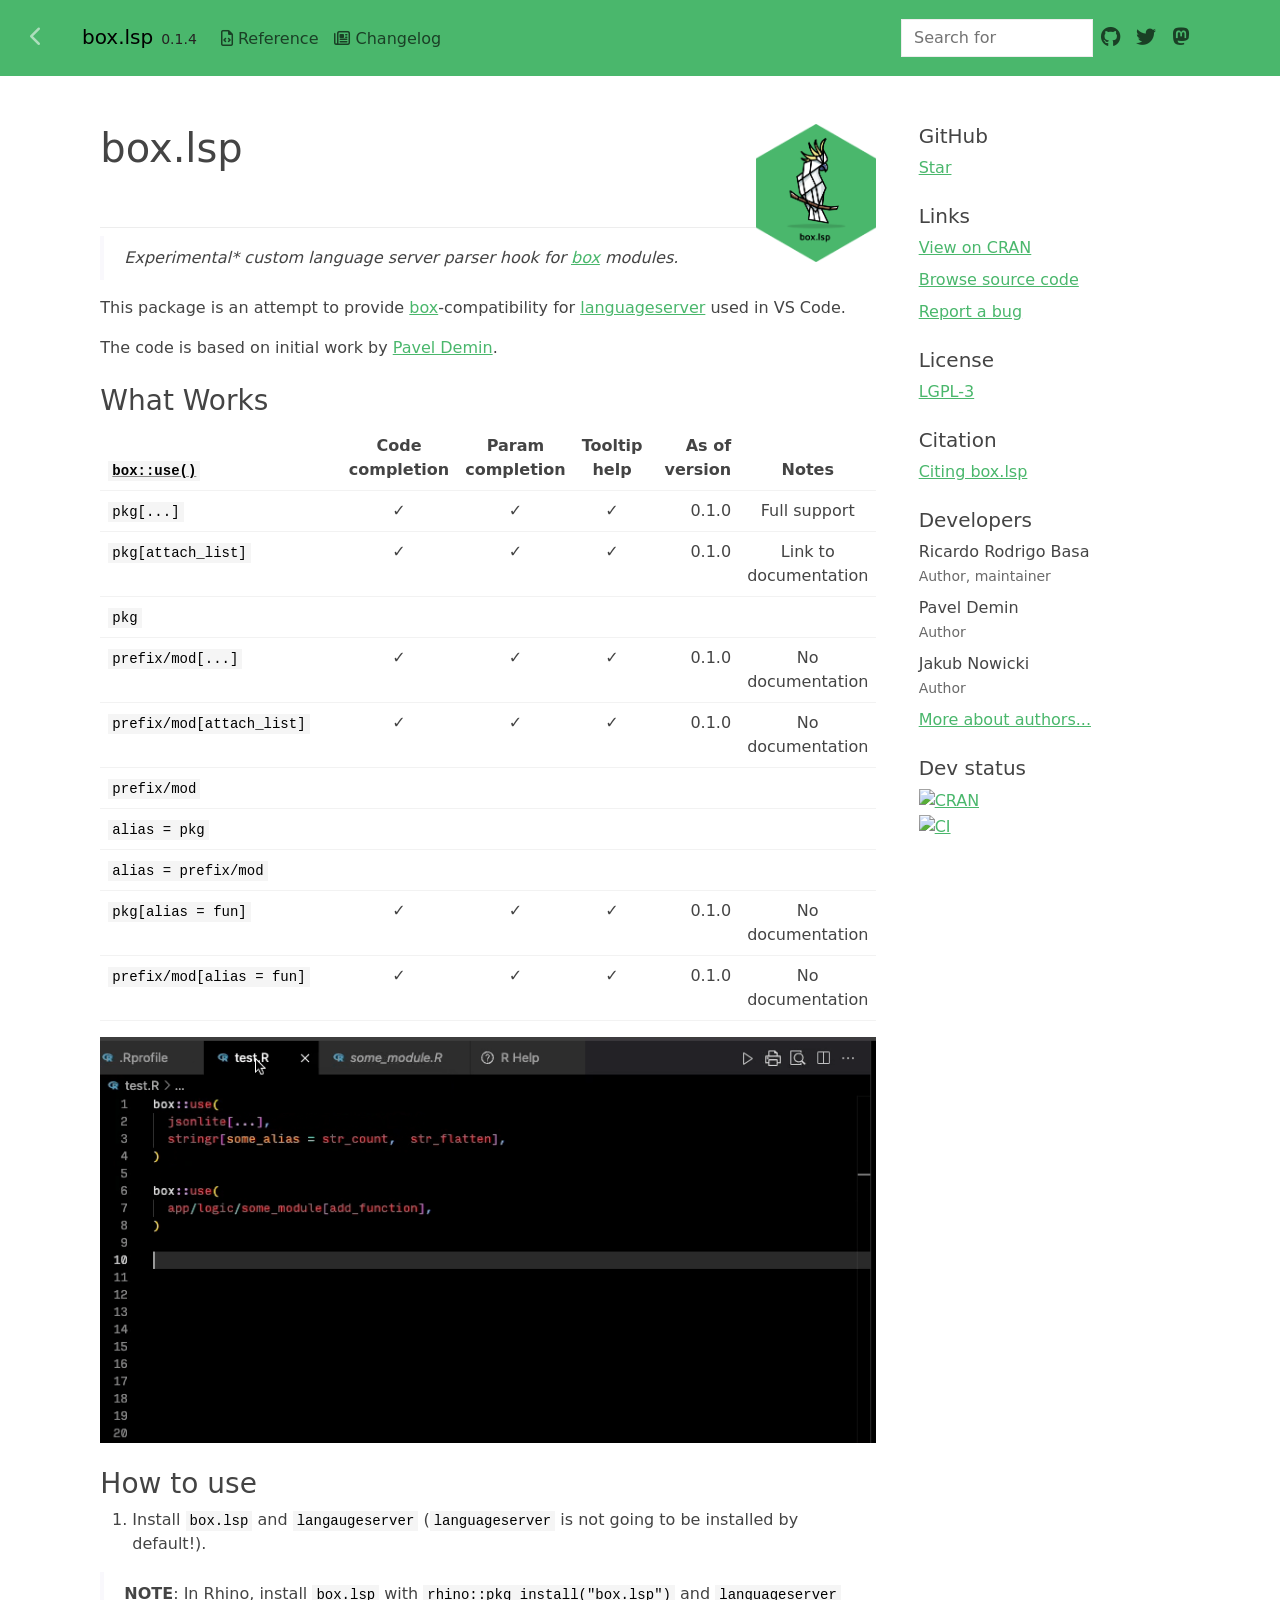
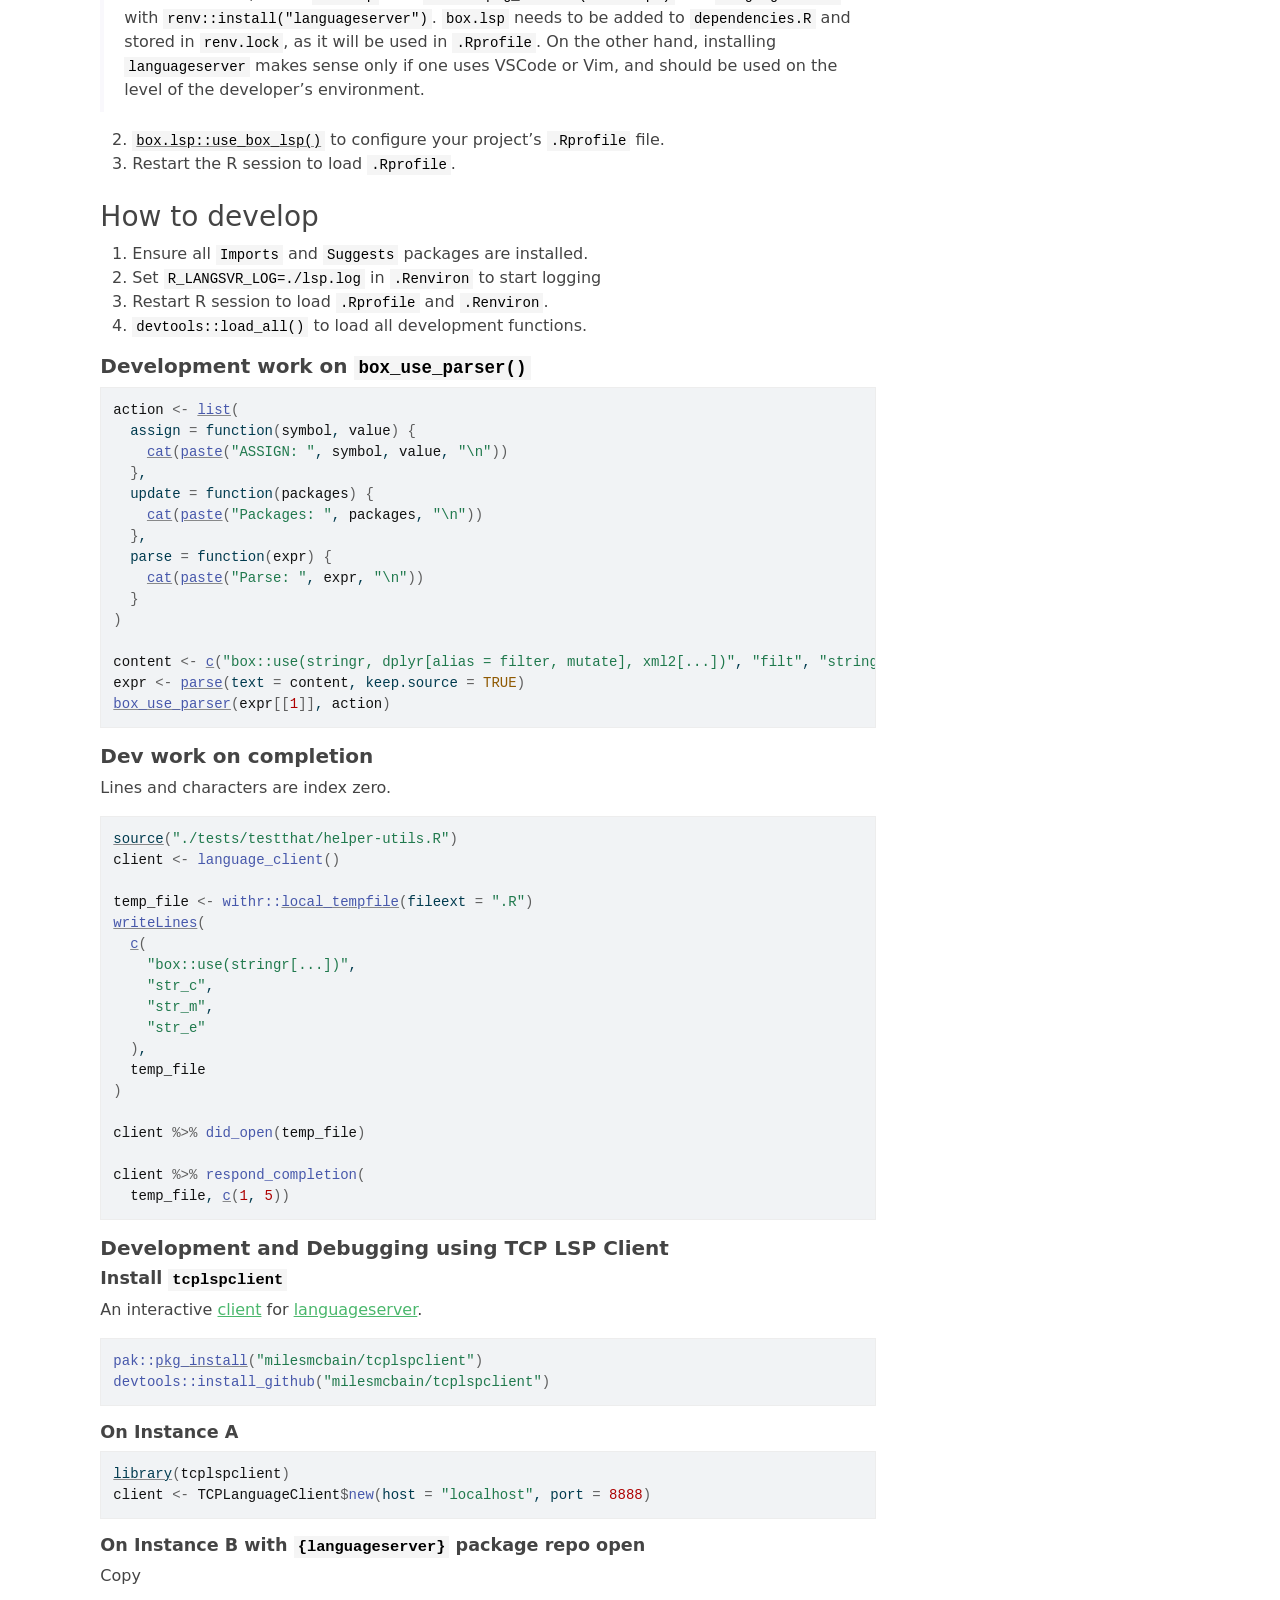
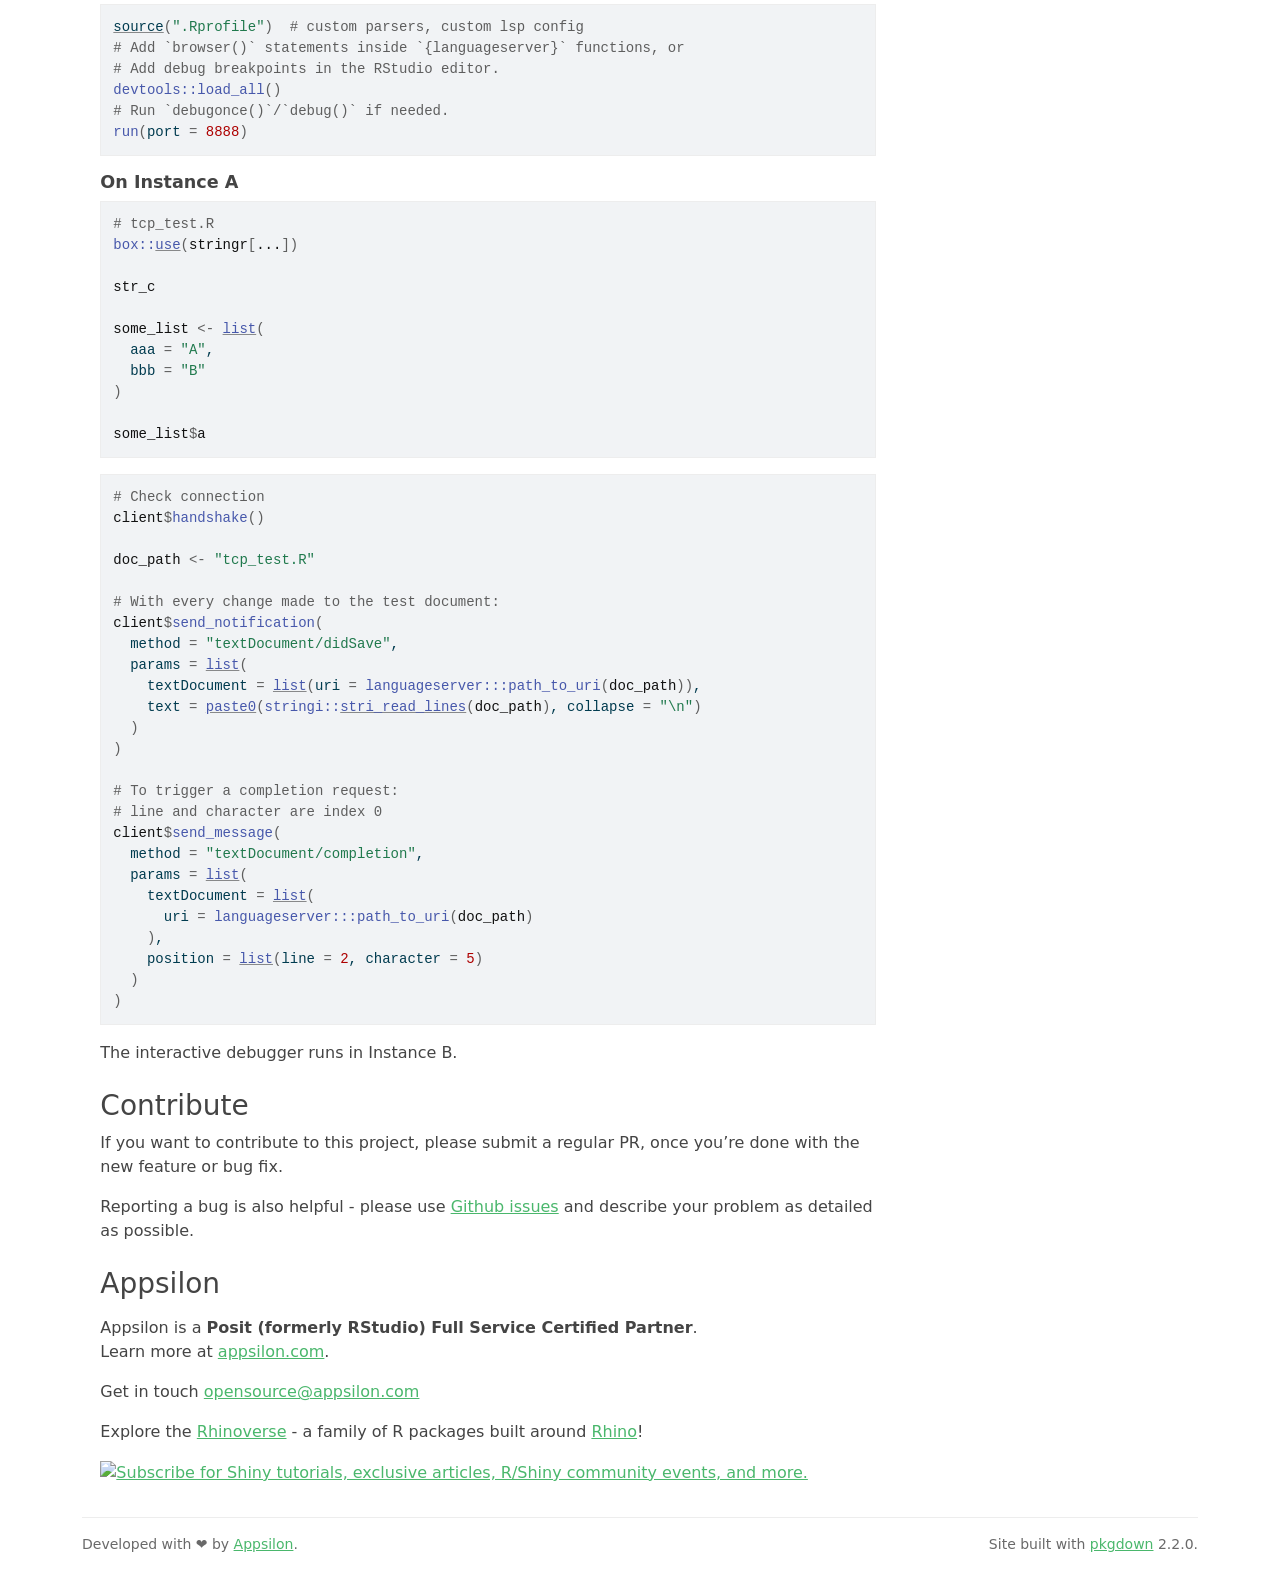
==== commit d93e94ed: "Built site for box.lsp@0.1.4: 12445f1" ====
--- a/index.html
+++ b/index.html
@@ -40,7 +40,7 @@
 
     <a class="navbar-brand me-2" href="index.html">box.lsp</a>
 
-    <small class="nav-text text-muted me-auto" data-bs-toggle="tooltip" data-bs-placement="bottom" title="">0.1.3.9000</small>
+    <small class="nav-text text-muted me-auto" data-bs-toggle="tooltip" data-bs-placement="bottom" title="">0.1.4</small>
 
     <a href="https://rhinoverse.dev" class="external-link home"><i class="fa fa-lg fa-chevron-left"></i></a>
 
